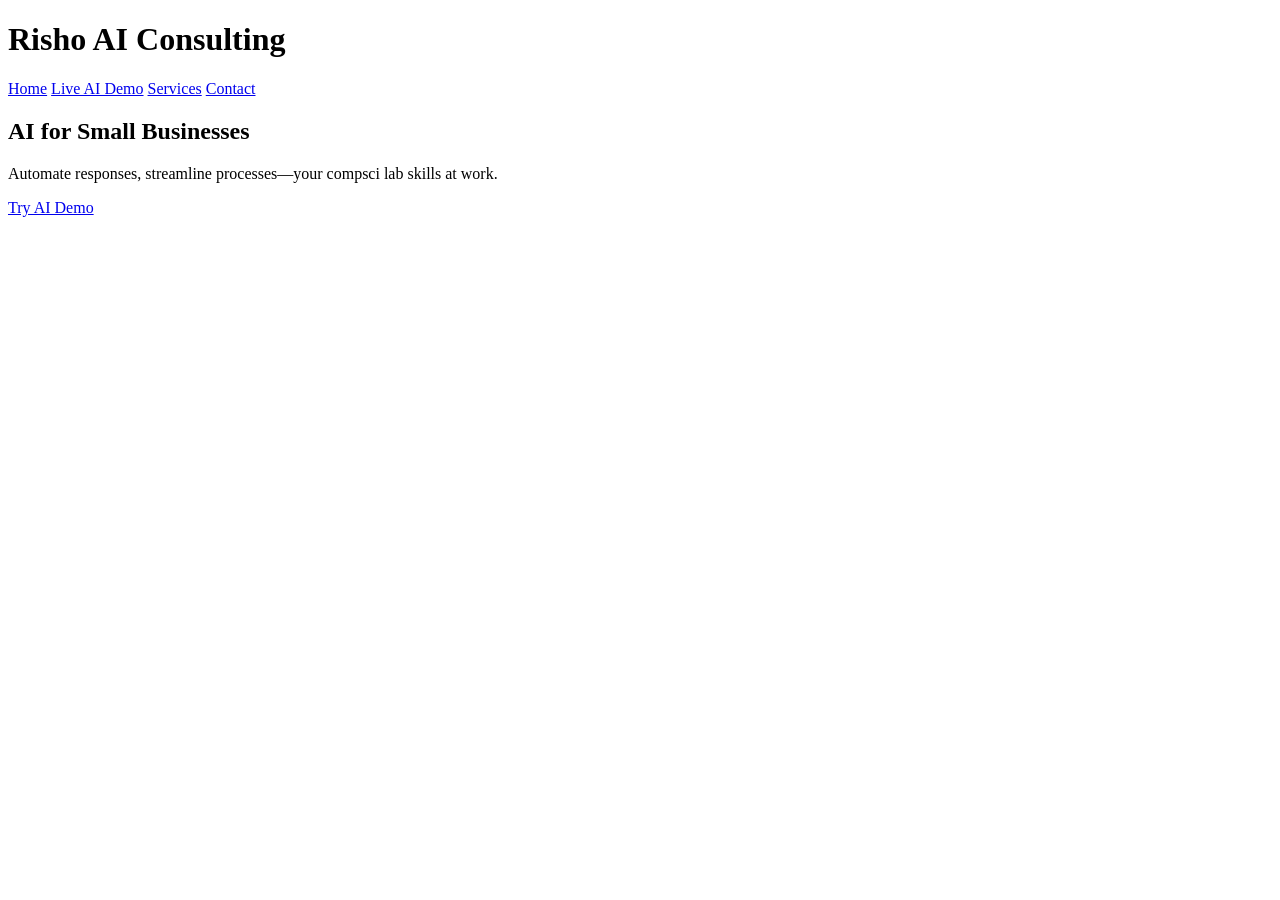
==== index.html @ 169ebd31 "Create index.html main" ====
<!DOCTYPE html>
<html>
<head>
  <title>Risho AI Consulting - Streamline Your Business</title>
  <meta charset="UTF-8">
  <meta name="viewport" content="width=device-width, initial-scale=1">
  <link rel="stylesheet" href="css/main.css">
</head>
<body>
  <header>
    <h1>Risho AI Consulting</h1>
    <nav>
      <a href="/">Home</a>
      <a href="/demo">Live AI Demo</a>
      <a href="/services">Services</a>
      <a href="/contact">Contact</a>
    </nav>
  </header>
  <main>
    <section>
      <h2>AI for Small Businesses</h2>
      <p>Automate responses, streamline processes—your compsci lab skills at work.</p>
      <a href="/demo" class="cta">Try AI Demo</a>
    </section>
  </main>
</body>
</html>
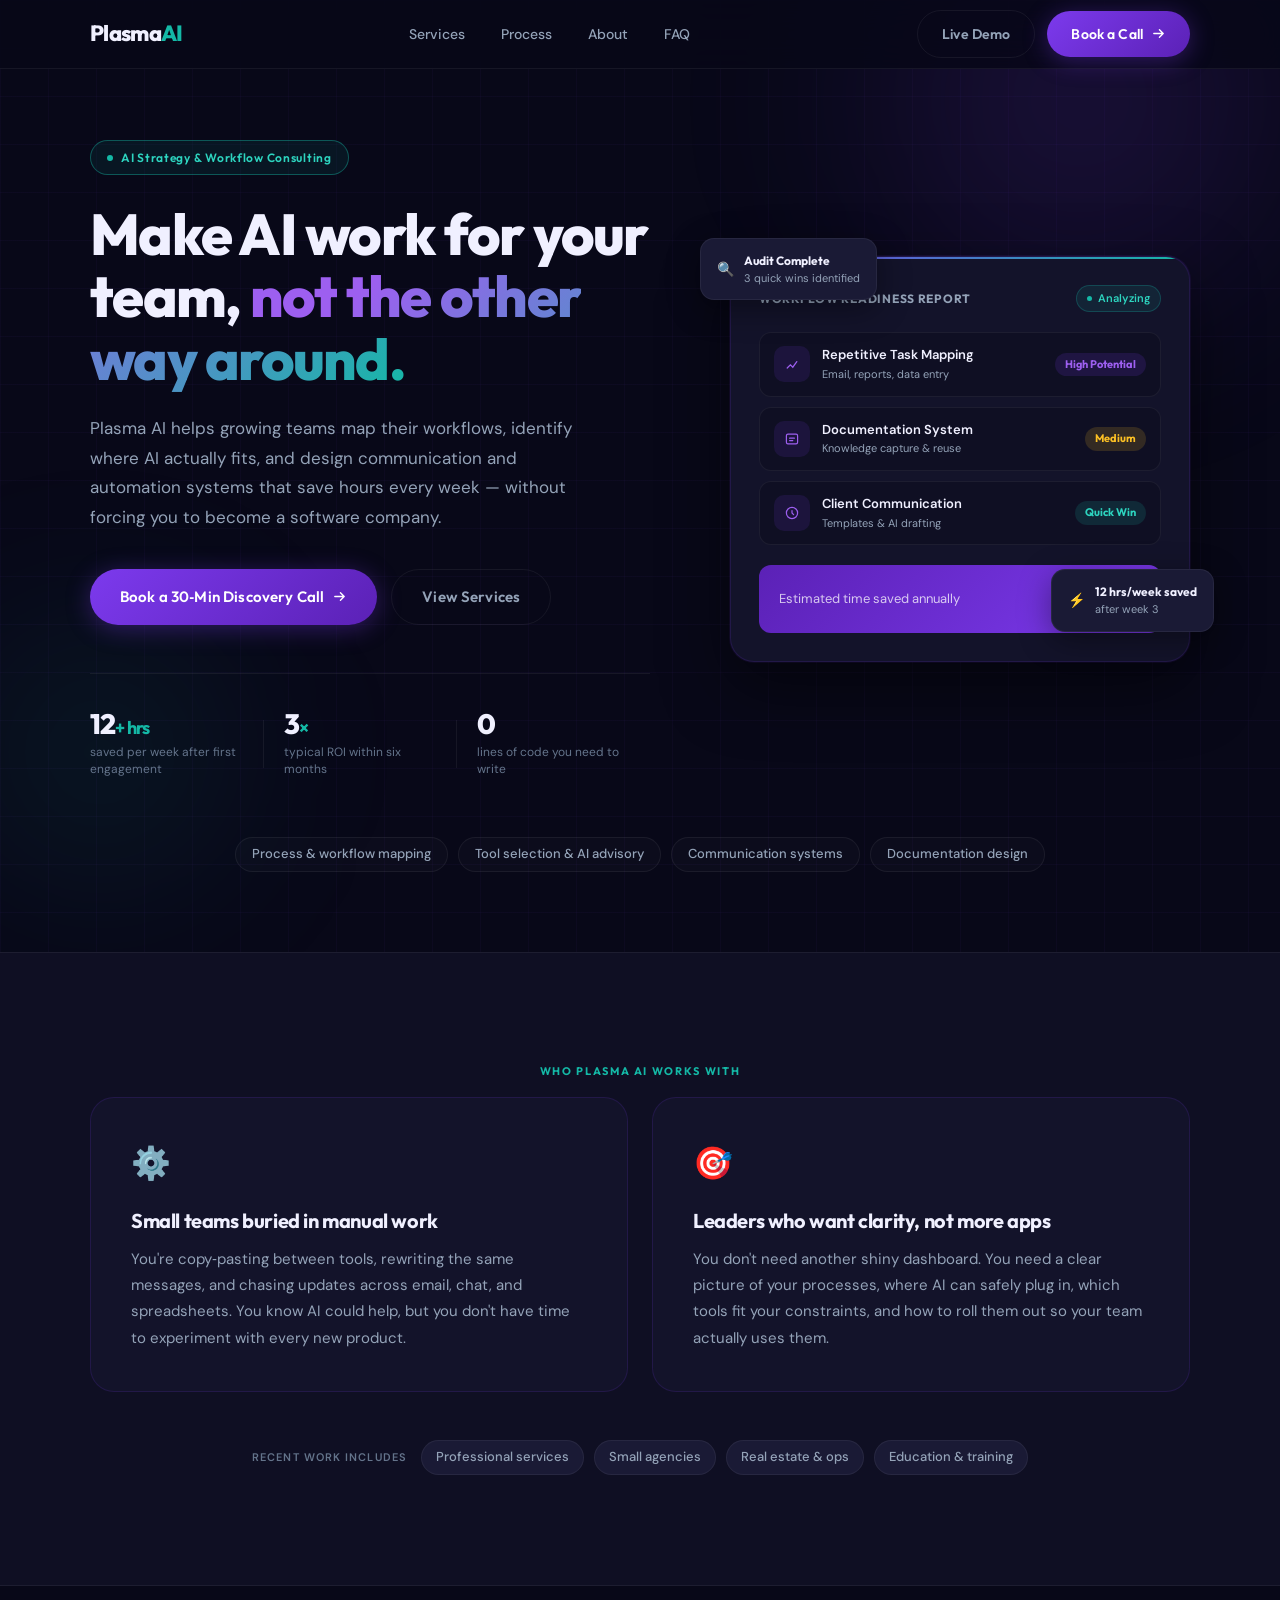
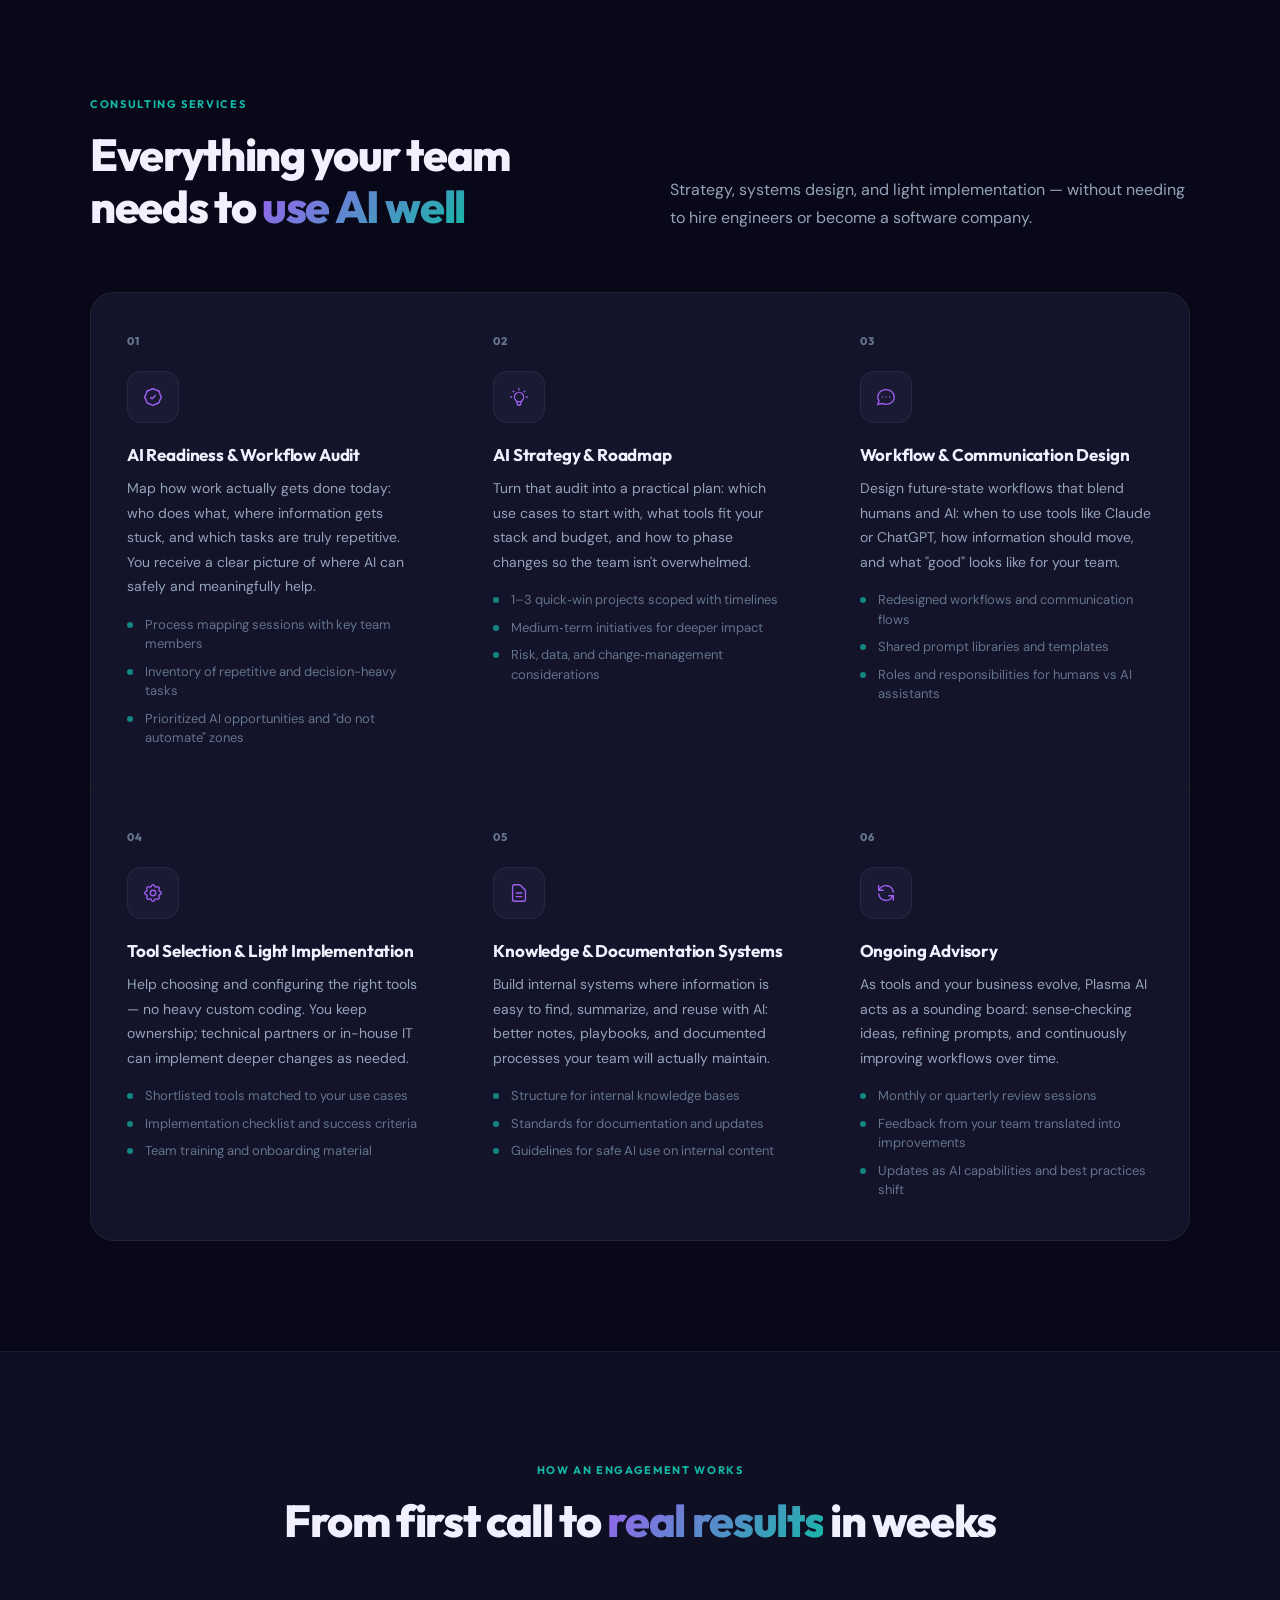
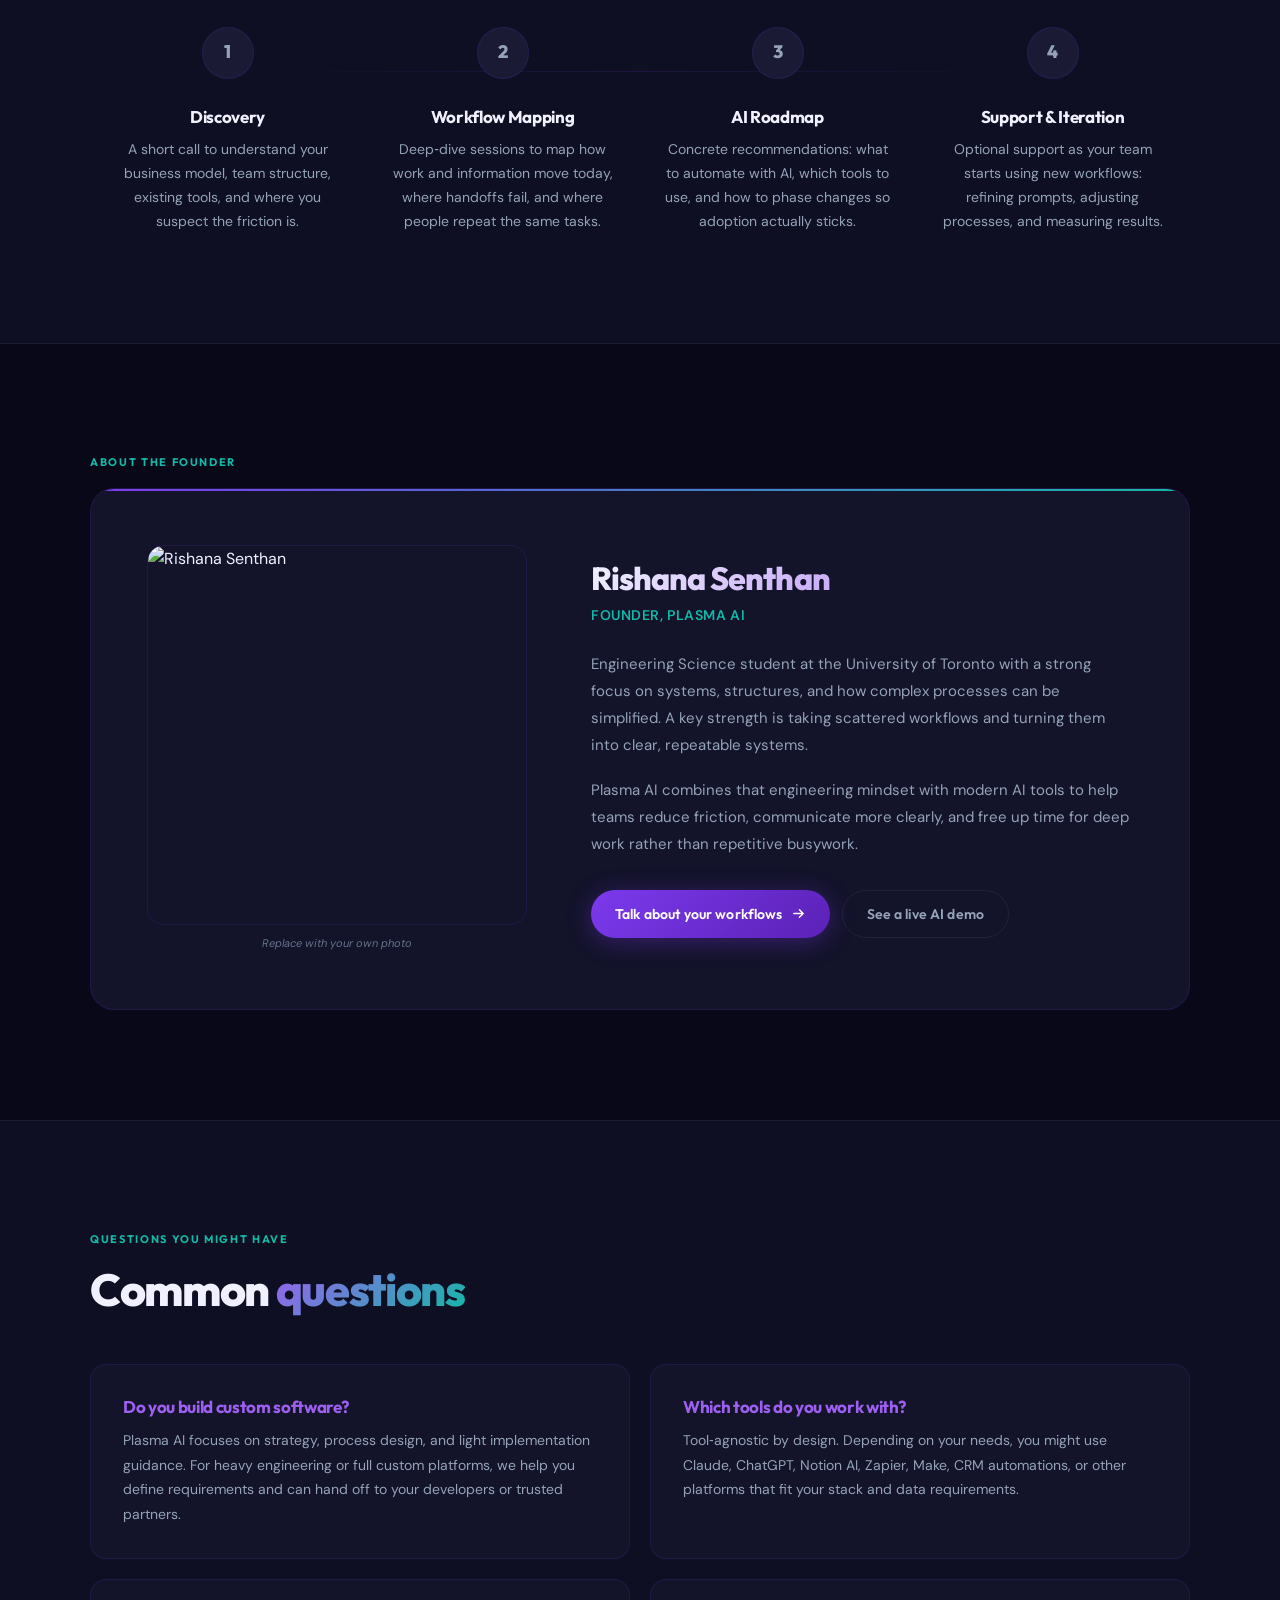
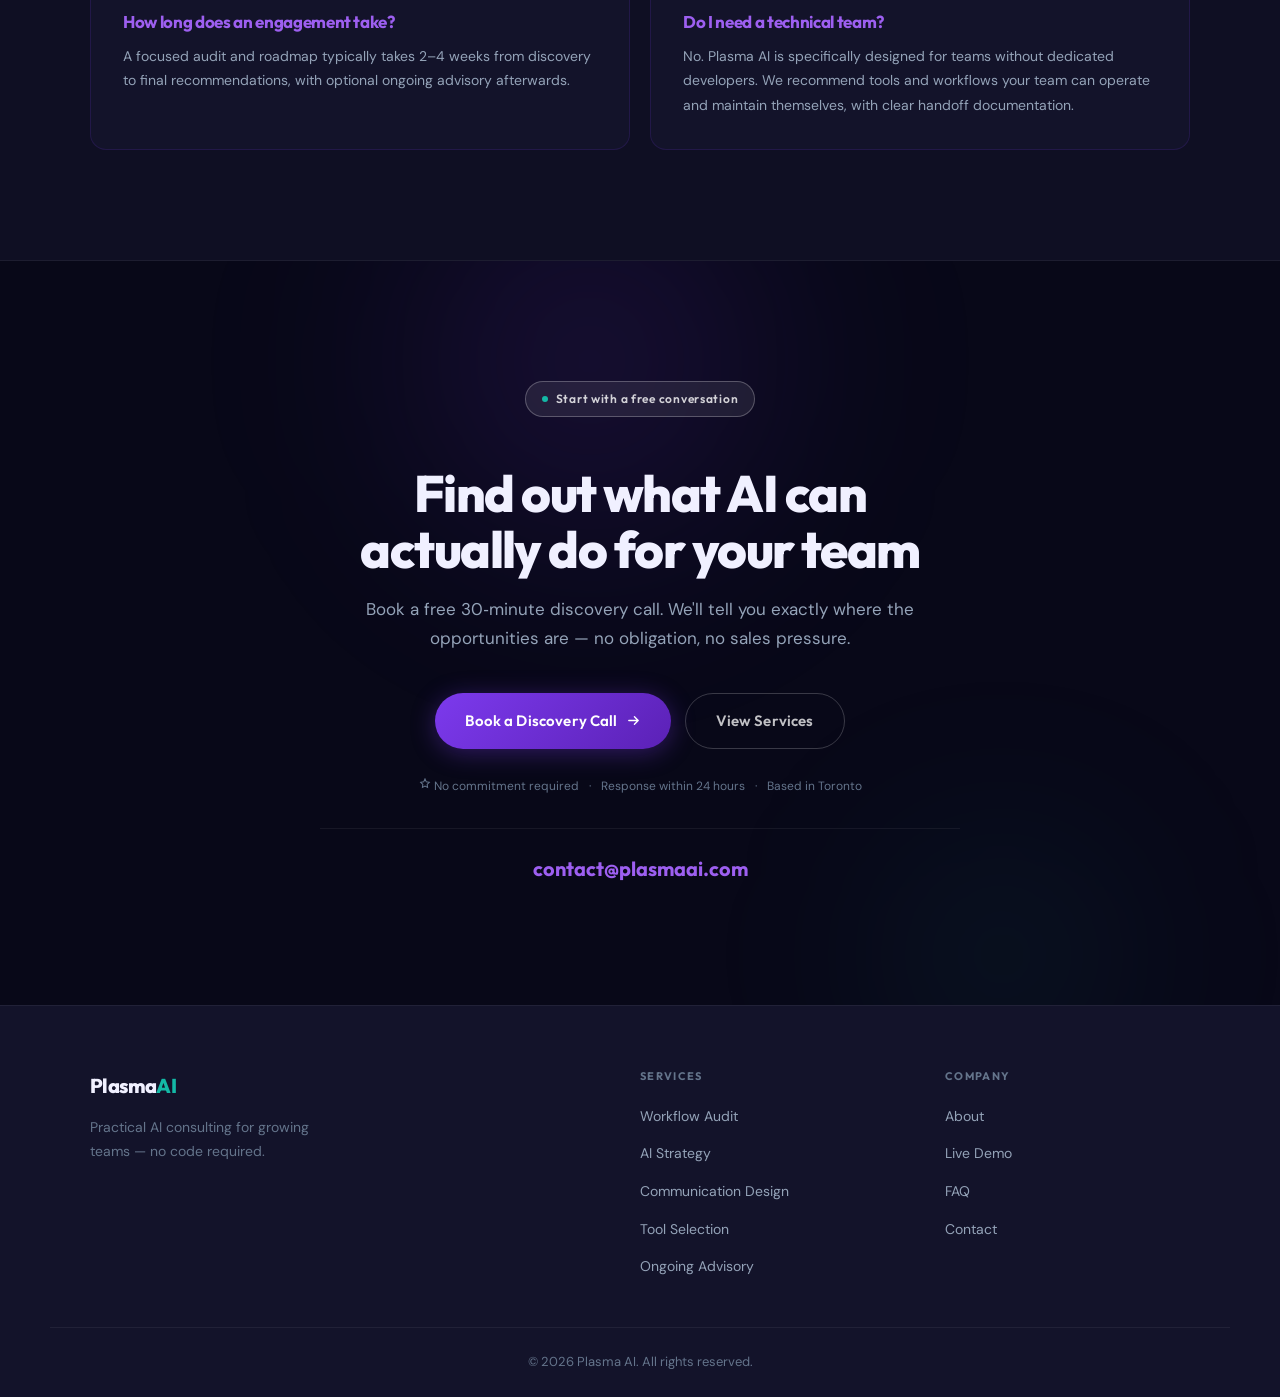
==== commit 0fea62dd: "V1 site - ArcAI format (ish)" ====
--- a/index.html
+++ b/index.html
@@ -1,27 +1,424 @@
 <!DOCTYPE html>
-<html>
+<html lang="en">
 <head>
-  <title>Risho AI Consulting - Streamline Your Business</title>
   <meta charset="UTF-8">
-  <meta name="viewport" content="width=device-width, initial-scale=1">
+  <meta name="viewport" content="width=device-width, initial-scale=1.0">
+  <title>Plasma AI – AI Strategy & Workflow Consulting</title>
+  <link rel="preconnect" href="https://fonts.googleapis.com">
+  <link href="https://fonts.googleapis.com/css2?family=Outfit:wght@300;400;500;600;700;800;900&family=DM+Sans:ital,wght@0,300;0,400;0,500;1,300&display=swap" rel="stylesheet">
   <link rel="stylesheet" href="css/main.css">
 </head>
 <body>
-  <header>
-    <h1>Risho AI Consulting</h1>
-    <nav>
-      <a href="/">Home</a>
-      <a href="/demo">Live AI Demo</a>
-      <a href="/services">Services</a>
-      <a href="/contact">Contact</a>
-    </nav>
-  </header>
-  <main>
-    <section>
-      <h2>AI for Small Businesses</h2>
-      <p>Automate responses, streamline processes—your compsci lab skills at work.</p>
-      <a href="/demo" class="cta">Try AI Demo</a>
-    </section>
-  </main>
+
+  <!-- Navbar -->
+  <nav class="navbar">
+    <div class="nav-container">
+      <a href="/" class="logo">Plasma<span>AI</span></a>
+      <ul class="nav-links">
+        <li><a href="services/services.html">Services</a></li>
+        <li><a href="#process">Process</a></li>
+        <li><a href="about/about.html">About</a></li>
+        <li><a href="#faq">FAQ</a></li>
+      </ul>
+      <div class="nav-cta">
+        <a href="demo/index.html" class="btn btn-ghost">Live Demo</a>
+        <a href="#contact" class="btn btn-primary">Book a Call
+          <svg viewBox="0 0 16 16" fill="none"><path d="M3 8h10M9 4l4 4-4 4" stroke="currentColor" stroke-width="1.5" stroke-linecap="round" stroke-linejoin="round"/></svg>
+        </a>
+      </div>
+    </div>
+  </nav>
+
+  <!-- Hero -->
+  <section class="hero" id="hero">
+    <div class="hero-bg-grid"></div>
+    <div class="hero-orb hero-orb--1"></div>
+    <div class="hero-orb hero-orb--2"></div>
+    <div class="container hero-grid">
+
+      <!-- Left: Copy -->
+      <div class="hero-left">
+        <div class="pill">
+          <span class="pill-dot"></span>
+          AI Strategy & Workflow Consulting
+        </div>
+        <h1>
+          Make AI work for your team,
+          <span class="hero-highlight">not the other way around.</span>
+        </h1>
+        <p class="hero-sub">
+          Plasma AI helps growing teams map their workflows, identify where AI actually fits,
+          and design communication and automation systems that save hours every week — without
+          forcing you to become a software company.
+        </p>
+        <div class="hero-buttons">
+          <a href="#contact" class="btn btn-primary btn-lg">Book a 30‑Min Discovery Call
+            <svg viewBox="0 0 16 16" fill="none"><path d="M3 8h10M9 4l4 4-4 4" stroke="currentColor" stroke-width="1.5" stroke-linecap="round" stroke-linejoin="round"/></svg>
+          </a>
+          <a href="#services" class="btn btn-ghost btn-lg">View Services</a>
+        </div>
+        <div class="hero-stats">
+          <div class="hero-stat">
+            <div class="stat-num">12<span>+ hrs</span></div>
+            <div class="stat-label">saved per week after first engagement</div>
+          </div>
+          <div class="stat-divider"></div>
+          <div class="hero-stat">
+            <div class="stat-num">3<span>×</span></div>
+            <div class="stat-label">typical ROI within six months</div>
+          </div>
+          <div class="stat-divider"></div>
+          <div class="hero-stat">
+            <div class="stat-num">0</div>
+            <div class="stat-label">lines of code you need to write</div>
+          </div>
+        </div>
+      </div>
+
+      <!-- Right: Visual card -->
+      <div class="hero-right">
+        <div class="float-badge float-badge--1">
+          <span>🔍</span>
+          <div>
+            <div class="badge-title">Audit Complete</div>
+            <div class="badge-sub">3 quick wins identified</div>
+          </div>
+        </div>
+        <div class="float-badge float-badge--2">
+          <span>⚡</span>
+          <div>
+            <div class="badge-title">12 hrs/week saved</div>
+            <div class="badge-sub">after week 3</div>
+          </div>
+        </div>
+        <div class="hero-card">
+          <div class="hero-card-shine"></div>
+          <div class="card-top-bar">
+            <div class="card-top-label">Workflow Readiness Report</div>
+            <div class="status-live">
+              <span class="status-dot"></span>Analyzing
+            </div>
+          </div>
+          <div class="audit-rows">
+            <div class="audit-row">
+              <div class="audit-icon">
+                <svg viewBox="0 0 20 20" fill="none"><path d="M4 15l4-4 3 3 5-7" stroke="currentColor" stroke-width="1.5" stroke-linecap="round"/></svg>
+              </div>
+              <div class="audit-info">
+                <div class="audit-name">Repetitive Task Mapping</div>
+                <div class="audit-sub">Email, reports, data entry</div>
+              </div>
+              <div class="audit-badge audit-badge--high">High Potential</div>
+            </div>
+            <div class="audit-row">
+              <div class="audit-icon">
+                <svg viewBox="0 0 20 20" fill="none"><rect x="3" y="4" width="14" height="12" rx="2" stroke="currentColor" stroke-width="1.5"/><path d="M7 9h6M7 12h4" stroke="currentColor" stroke-width="1.5" stroke-linecap="round"/></svg>
+              </div>
+              <div class="audit-info">
+                <div class="audit-name">Documentation System</div>
+                <div class="audit-sub">Knowledge capture & reuse</div>
+              </div>
+              <div class="audit-badge audit-badge--med">Medium</div>
+            </div>
+            <div class="audit-row">
+              <div class="audit-icon">
+                <svg viewBox="0 0 20 20" fill="none"><circle cx="10" cy="10" r="7" stroke="currentColor" stroke-width="1.5"/><path d="M10 7v3l2 2" stroke="currentColor" stroke-width="1.5" stroke-linecap="round"/></svg>
+              </div>
+              <div class="audit-info">
+                <div class="audit-name">Client Communication</div>
+                <div class="audit-sub">Templates & AI drafting</div>
+              </div>
+              <div class="audit-badge audit-badge--win">Quick Win</div>
+            </div>
+          </div>
+          <div class="card-footer-bar">
+            <div class="footer-bar-text">Estimated time saved annually</div>
+            <div class="footer-bar-num">624 hrs</div>
+          </div>
+        </div>
+      </div>
+
+    </div>
+    <div class="hero-tags">
+      <span>Process & workflow mapping</span>
+      <span>Tool selection & AI advisory</span>
+      <span>Communication systems</span>
+      <span>Documentation design</span>
+    </div>
+  </section>
+
+  <!-- Who section -->
+  <section class="section section-who" id="who">
+    <div class="container">
+      <div class="section-label">Who Plasma AI Works With</div>
+      <div class="who-grid">
+        <div class="who-card">
+          <div class="who-icon">⚙️</div>
+          <h3>Small teams buried in manual work</h3>
+          <p>You're copy‑pasting between tools, rewriting the same messages, and chasing updates across email, chat, and spreadsheets. You know AI could help, but you don't have time to experiment with every new product.</p>
+        </div>
+        <div class="who-card">
+          <div class="who-icon">🎯</div>
+          <h3>Leaders who want clarity, not more apps</h3>
+          <p>You don't need another shiny dashboard. You need a clear picture of your processes, where AI can safely plug in, which tools fit your constraints, and how to roll them out so your team actually uses them.</p>
+        </div>
+      </div>
+      <div class="industries-strip">
+        <span class="industries-label">Recent work includes</span>
+        <span class="industry-tag">Professional services</span>
+        <span class="industry-tag">Small agencies</span>
+        <span class="industry-tag">Real estate & ops</span>
+        <span class="industry-tag">Education & training</span>
+      </div>
+    </div>
+  </section>
+
+  <!-- Services -->
+  <section class="section" id="services">
+    <div class="container">
+      <div class="section-header">
+        <div>
+          <div class="section-label">Consulting Services</div>
+          <h2>Everything your team needs to <span class="text-accent">use AI well</span></h2>
+        </div>
+        <p class="section-header-desc">Strategy, systems design, and light implementation — without needing to hire engineers or become a software company.</p>
+      </div>
+      <div class="services-grid">
+        <div class="service-card">
+          <div class="service-num">01</div>
+          <div class="service-icon-wrap">
+            <svg viewBox="0 0 24 24" fill="none"><path d="M9 12l2 2 4-4M7.835 4.697a3.42 3.42 0 001.946-.806 3.42 3.42 0 014.438 0 3.42 3.42 0 001.946.806 3.42 3.42 0 013.138 3.138 3.42 3.42 0 00.806 1.946 3.42 3.42 0 010 4.438 3.42 3.42 0 00-.806 1.946 3.42 3.42 0 01-3.138 3.138 3.42 3.42 0 00-1.946.806 3.42 3.42 0 01-4.438 0 3.42 3.42 0 00-1.946-.806 3.42 3.42 0 01-3.138-3.138 3.42 3.42 0 00-.806-1.946 3.42 3.42 0 010-4.438 3.42 3.42 0 00.806-1.946 3.42 3.42 0 013.138-3.138z" stroke="currentColor" stroke-width="1.5"/></svg>
+          </div>
+          <h3>AI Readiness & Workflow Audit</h3>
+          <p>Map how work actually gets done today: who does what, where information gets stuck, and which tasks are truly repetitive. You receive a clear picture of where AI can safely and meaningfully help.</p>
+          <ul class="service-list">
+            <li>Process mapping sessions with key team members</li>
+            <li>Inventory of repetitive and decision-heavy tasks</li>
+            <li>Prioritized AI opportunities and "do not automate" zones</li>
+          </ul>
+        </div>
+        <div class="service-card">
+          <div class="service-num">02</div>
+          <div class="service-icon-wrap">
+            <svg viewBox="0 0 24 24" fill="none"><path d="M9.663 17h4.673M12 3v1m6.364 1.636l-.707.707M21 12h-1M4 12H3m3.343-5.657l-.707-.707m2.828 9.9a5 5 0 117.072 0l-.548.547A3.374 3.374 0 0014 18.469V19a2 2 0 11-4 0v-.531c0-.895-.356-1.754-.988-2.386l-.548-.547z" stroke="currentColor" stroke-width="1.5" stroke-linecap="round"/></svg>
+          </div>
+          <h3>AI Strategy & Roadmap</h3>
+          <p>Turn that audit into a practical plan: which use cases to start with, what tools fit your stack and budget, and how to phase changes so the team isn't overwhelmed.</p>
+          <ul class="service-list">
+            <li>1–3 quick‑win projects scoped with timelines</li>
+            <li>Medium‑term initiatives for deeper impact</li>
+            <li>Risk, data, and change‑management considerations</li>
+          </ul>
+        </div>
+        <div class="service-card">
+          <div class="service-num">03</div>
+          <div class="service-icon-wrap">
+            <svg viewBox="0 0 24 24" fill="none"><path d="M8 12h.01M12 12h.01M16 12h.01M21 12c0 4.418-4.03 8-9 8a9.863 9.863 0 01-4.255-.949L3 20l1.395-3.72C3.512 15.042 3 13.574 3 12c0-4.418 4.03-8 9-8s9 3.582 9 8z" stroke="currentColor" stroke-width="1.5" stroke-linecap="round"/></svg>
+          </div>
+          <h3>Workflow & Communication Design</h3>
+          <p>Design future‑state workflows that blend humans and AI: when to use tools like Claude or ChatGPT, how information should move, and what "good" looks like for your team.</p>
+          <ul class="service-list">
+            <li>Redesigned workflows and communication flows</li>
+            <li>Shared prompt libraries and templates</li>
+            <li>Roles and responsibilities for humans vs AI assistants</li>
+          </ul>
+        </div>
+        <div class="service-card">
+          <div class="service-num">04</div>
+          <div class="service-icon-wrap">
+            <svg viewBox="0 0 24 24" fill="none"><path d="M10.325 4.317c.426-1.756 2.924-1.756 3.35 0a1.724 1.724 0 002.573 1.066c1.543-.94 3.31.826 2.37 2.37a1.724 1.724 0 001.065 2.572c1.756.426 1.756 2.924 0 3.35a1.724 1.724 0 00-1.066 2.573c.94 1.543-.826 3.31-2.37 2.37a1.724 1.724 0 00-2.572 1.065c-.426 1.756-2.924 1.756-3.35 0a1.724 1.724 0 00-2.573-1.066c-1.543.94-3.31-.826-2.37-2.37a1.724 1.724 0 00-1.065-2.572c-1.756-.426-1.756-2.924 0-3.35a1.724 1.724 0 001.066-2.573c-.94-1.543.826-3.31 2.37-2.37.996.608 2.296.07 2.572-1.065z" stroke="currentColor" stroke-width="1.5"/><circle cx="12" cy="12" r="3" stroke="currentColor" stroke-width="1.5"/></svg>
+          </div>
+          <h3>Tool Selection & Light Implementation</h3>
+          <p>Help choosing and configuring the right tools — no heavy custom coding. You keep ownership; technical partners or in-house IT can implement deeper changes as needed.</p>
+          <ul class="service-list">
+            <li>Shortlisted tools matched to your use cases</li>
+            <li>Implementation checklist and success criteria</li>
+            <li>Team training and onboarding material</li>
+          </ul>
+        </div>
+        <div class="service-card">
+          <div class="service-num">05</div>
+          <div class="service-icon-wrap">
+            <svg viewBox="0 0 24 24" fill="none"><path d="M9 12h6m-6 4h6m2 5H7a2 2 0 01-2-2V5a2 2 0 012-2h5.586a1 1 0 01.707.293l5.414 5.414a1 1 0 01.293.707V19a2 2 0 01-2 2z" stroke="currentColor" stroke-width="1.5" stroke-linecap="round"/></svg>
+          </div>
+          <h3>Knowledge & Documentation Systems</h3>
+          <p>Build internal systems where information is easy to find, summarize, and reuse with AI: better notes, playbooks, and documented processes your team will actually maintain.</p>
+          <ul class="service-list">
+            <li>Structure for internal knowledge bases</li>
+            <li>Standards for documentation and updates</li>
+            <li>Guidelines for safe AI use on internal content</li>
+          </ul>
+        </div>
+        <div class="service-card">
+          <div class="service-num">06</div>
+          <div class="service-icon-wrap">
+            <svg viewBox="0 0 24 24" fill="none"><path d="M4 4v5h.582m15.356 2A8.001 8.001 0 004.582 9m0 0H9m11 11v-5h-.581m0 0a8.003 8.003 0 01-15.357-2m15.357 2H15" stroke="currentColor" stroke-width="1.5" stroke-linecap="round"/></svg>
+          </div>
+          <h3>Ongoing Advisory</h3>
+          <p>As tools and your business evolve, Plasma AI acts as a sounding board: sense‑checking ideas, refining prompts, and continuously improving workflows over time.</p>
+          <ul class="service-list">
+            <li>Monthly or quarterly review sessions</li>
+            <li>Feedback from your team translated into improvements</li>
+            <li>Updates as AI capabilities and best practices shift</li>
+          </ul>
+        </div>
+      </div>
+    </div>
+  </section>
+
+  <!-- Process -->
+  <section class="section section-process" id="process">
+    <div class="container">
+      <div class="process-header">
+        <div class="section-label">How an Engagement Works</div>
+        <h2>From first call to <span class="text-accent">real results</span> in weeks</h2>
+      </div>
+      <div class="process-track">
+        <div class="process-line"></div>
+        <div class="process-steps">
+          <div class="process-step">
+            <div class="step-bubble">1</div>
+            <h3>Discovery</h3>
+            <p>A short call to understand your business model, team structure, existing tools, and where you suspect the friction is.</p>
+          </div>
+          <div class="process-step">
+            <div class="step-bubble">2</div>
+            <h3>Workflow Mapping</h3>
+            <p>Deep‑dive sessions to map how work and information move today, where handoffs fail, and where people repeat the same tasks.</p>
+          </div>
+          <div class="process-step">
+            <div class="step-bubble">3</div>
+            <h3>AI Roadmap</h3>
+            <p>Concrete recommendations: what to automate with AI, which tools to use, and how to phase changes so adoption actually sticks.</p>
+          </div>
+          <div class="process-step">
+            <div class="step-bubble">4</div>
+            <h3>Support & Iteration</h3>
+            <p>Optional support as your team starts using new workflows: refining prompts, adjusting processes, and measuring results.</p>
+          </div>
+        </div>
+      </div>
+    </div>
+  </section>
+
+  <!-- Founder -->
+  <section class="section" id="about">
+    <div class="container">
+      <div class="section-label">About the Founder</div>
+      <div class="founder-card">
+        <div class="founder-img-wrap">
+          <img src="https://via.placeholder.com/340x340?text=Your+Photo" alt="Rishana Senthan">
+          <div class="founder-img-note">Replace with your own photo</div>
+        </div>
+        <div class="founder-bio">
+          <h2>Rishana Senthan</h2>
+          <div class="founder-role">Founder, Plasma AI</div>
+          <p>Engineering Science student at the University of Toronto with a strong focus on systems, structures, and how complex processes can be simplified. A key strength is taking scattered workflows and turning them into clear, repeatable systems.</p>
+          <p>Plasma AI combines that engineering mindset with modern AI tools to help teams reduce friction, communicate more clearly, and free up time for deep work rather than repetitive busywork.</p>
+          <div class="founder-actions">
+            <a href="#contact" class="btn btn-primary">Talk about your workflows
+              <svg viewBox="0 0 16 16" fill="none"><path d="M3 8h10M9 4l4 4-4 4" stroke="currentColor" stroke-width="1.5" stroke-linecap="round" stroke-linejoin="round"/></svg>
+            </a>
+            <a href="demo/index.html" class="btn btn-ghost">See a live AI demo</a>
+          </div>
+        </div>
+      </div>
+    </div>
+  </section>
+
+  <!-- FAQ -->
+  <section class="section section-faq" id="faq">
+    <div class="container">
+      <div class="section-label">Questions You Might Have</div>
+      <h2 class="faq-title">Common <span class="text-accent">questions</span></h2>
+      <div class="faq-grid">
+        <div class="faq-item">
+          <h3>Do you build custom software?</h3>
+          <p>Plasma AI focuses on strategy, process design, and light implementation guidance. For heavy engineering or full custom platforms, we help you define requirements and can hand off to your developers or trusted partners.</p>
+        </div>
+        <div class="faq-item">
+          <h3>Which tools do you work with?</h3>
+          <p>Tool‑agnostic by design. Depending on your needs, you might use Claude, ChatGPT, Notion AI, Zapier, Make, CRM automations, or other platforms that fit your stack and data requirements.</p>
+        </div>
+        <div class="faq-item">
+          <h3>How long does an engagement take?</h3>
+          <p>A focused audit and roadmap typically takes 2–4 weeks from discovery to final recommendations, with optional ongoing advisory afterwards.</p>
+        </div>
+        <div class="faq-item">
+          <h3>Do I need a technical team?</h3>
+          <p>No. Plasma AI is specifically designed for teams without dedicated developers. We recommend tools and workflows your team can operate and maintain themselves, with clear handoff documentation.</p>
+        </div>
+      </div>
+    </div>
+  </section>
+
+  <!-- Contact / CTA -->
+  <section class="section section-cta" id="contact">
+    <div class="cta-orb cta-orb--1"></div>
+    <div class="cta-orb cta-orb--2"></div>
+    <div class="container">
+      <div class="cta-inner">
+        <div class="pill pill-light">
+          <span class="pill-dot"></span>
+          Start with a free conversation
+        </div>
+        <h2>Find out what AI can actually do for your team</h2>
+        <p>Book a free 30‑minute discovery call. We'll tell you exactly where the opportunities are — no obligation, no sales pressure.</p>
+        <div class="cta-buttons">
+          <a href="mailto:contact@plasmaai.com" class="btn btn-primary btn-lg">Book a Discovery Call
+            <svg viewBox="0 0 16 16" fill="none"><path d="M3 8h10M9 4l4 4-4 4" stroke="currentColor" stroke-width="1.5" stroke-linecap="round" stroke-linejoin="round"/></svg>
+          </a>
+          <a href="#services" class="btn btn-outline btn-lg">View Services</a>
+        </div>
+        <div class="cta-meta">
+          <span>
+            <svg viewBox="0 0 14 14" fill="none"><path d="M7 1l1.5 3.5L12 5l-2.5 2.5.5 3.5L7 9.5 4 11l.5-3.5L2 5l3.5-.5L7 1z" stroke="currentColor" stroke-width="1.2"/></svg>
+            No commitment required
+          </span>
+          <span>·</span>
+          <span>Response within 24 hours</span>
+          <span>·</span>
+          <span>Based in Toronto</span>
+        </div>
+        <div class="contact-email">
+          <a href="mailto:contact@plasmaai.com">contact@plasmaai.com</a>
+        </div>
+      </div>
+    </div>
+  </section>
+
+  <!-- Footer -->
+  <footer class="footer">
+    <div class="container footer-inner">
+      <div class="footer-brand">
+        <a href="/" class="logo">Plasma<span>AI</span></a>
+        <p>Practical AI consulting for growing teams — no code required.</p>
+      </div>
+      <div class="footer-links-col">
+        <h4>Services</h4>
+        <ul>
+          <li><a href="#services">Workflow Audit</a></li>
+          <li><a href="#services">AI Strategy</a></li>
+          <li><a href="#services">Communication Design</a></li>
+          <li><a href="#services">Tool Selection</a></li>
+          <li><a href="#services">Ongoing Advisory</a></li>
+        </ul>
+      </div>
+      <div class="footer-links-col">
+        <h4>Company</h4>
+        <ul>
+          <li><a href="#about">About</a></li>
+          <li><a href="demo/index.html">Live Demo</a></li>
+          <li><a href="#faq">FAQ</a></li>
+          <li><a href="#contact">Contact</a></li>
+        </ul>
+      </div>
+    </div>
+    <div class="container footer-bottom">
+      <p>&copy; 2026 Plasma AI. All rights reserved.</p>
+    </div>
+  </footer>
+
+  <script src="js/main.js"></script>
 </body>
-</html>
+</html>
--- a/css/main.css
+++ b/css/main.css
@@ -0,0 +1,1027 @@
+/* ========================================
+   Plasma AI — Upgraded Professional Theme
+   ======================================== */
+
+*, *::before, *::after { margin: 0; padding: 0; box-sizing: border-box; }
+
+:root {
+  --primary: #7c3aed;
+  --primary-light: #9d5ff0;
+  --primary-dark: #5b21b6;
+  --accent: #14b8a6;
+  --accent-light: #2dd4bf;
+  --bg: #080818;
+  --bg-2: #0f0f23;
+  --surface: #13132a;
+  --surface-2: #1a1a35;
+  --border: rgba(124, 58, 237, 0.15);
+  --border-light: rgba(255, 255, 255, 0.06);
+  --text: #f0f0ff;
+  --text-muted: #94a3b8;
+  --text-subtle: #64748b;
+  --radius: 16px;
+  --radius-lg: 24px;
+  --transition: 0.3s cubic-bezier(0.4, 0, 0.2, 1);
+}
+
+html { scroll-behavior: smooth; font-size: 16px; }
+
+body {
+  font-family: 'DM Sans', sans-serif;
+  background: var(--bg);
+  color: var(--text);
+  line-height: 1.6;
+  overflow-x: hidden;
+}
+
+h1, h2, h3, h4, h5 {
+  font-family: 'Outfit', sans-serif;
+  line-height: 1.15;
+  letter-spacing: -0.02em;
+}
+
+a { color: inherit; text-decoration: none; }
+img { display: block; max-width: 100%; }
+
+/* ─── UTILITY ─── */
+.container {
+  max-width: 1180px;
+  margin: 0 auto;
+  padding: 0 40px;
+}
+
+.section-label {
+  font-family: 'Outfit', sans-serif;
+  font-size: 11px;
+  font-weight: 700;
+  letter-spacing: 0.15em;
+  text-transform: uppercase;
+  color: var(--accent);
+  margin-bottom: 16px;
+  display: block;
+}
+
+.text-accent {
+  background: linear-gradient(135deg, var(--primary-light), var(--accent));
+  -webkit-background-clip: text;
+  -webkit-text-fill-color: transparent;
+  background-clip: text;
+}
+
+/* ─── BUTTONS ─── */
+.btn {
+  display: inline-flex;
+  align-items: center;
+  gap: 8px;
+  font-family: 'Outfit', sans-serif;
+  font-size: 14px;
+  font-weight: 600;
+  letter-spacing: 0.01em;
+  padding: 12px 24px;
+  border-radius: 100px;
+  border: none;
+  cursor: pointer;
+  transition: var(--transition);
+  white-space: nowrap;
+}
+.btn svg { width: 15px; height: 15px; flex-shrink: 0; }
+
+.btn-primary {
+  background: linear-gradient(135deg, var(--primary), var(--primary-dark));
+  color: white;
+  box-shadow: 0 4px 24px rgba(124, 58, 237, 0.35);
+}
+.btn-primary:hover {
+  transform: translateY(-2px);
+  box-shadow: 0 8px 32px rgba(124, 58, 237, 0.5);
+  background: linear-gradient(135deg, var(--primary-light), var(--primary));
+}
+
+.btn-ghost {
+  background: transparent;
+  color: var(--text-muted);
+  border: 1.5px solid var(--border-light);
+}
+.btn-ghost:hover {
+  border-color: var(--primary);
+  color: var(--primary-light);
+  background: rgba(124, 58, 237, 0.08);
+}
+
+.btn-outline {
+  background: transparent;
+  color: rgba(255,255,255,0.75);
+  border: 1.5px solid rgba(255,255,255,0.2);
+}
+.btn-outline:hover {
+  border-color: rgba(255,255,255,0.5);
+  background: rgba(255,255,255,0.05);
+  color: white;
+}
+
+.btn-lg {
+  font-size: 15px;
+  padding: 15px 30px;
+}
+
+/* ─── PILL ─── */
+.pill {
+  display: inline-flex;
+  align-items: center;
+  gap: 8px;
+  font-family: 'Outfit', sans-serif;
+  font-size: 12px;
+  font-weight: 600;
+  letter-spacing: 0.06em;
+  padding: 7px 16px;
+  border-radius: 100px;
+  border: 1px solid rgba(20, 184, 166, 0.4);
+  background: rgba(20, 184, 166, 0.08);
+  color: var(--accent-light);
+  margin-bottom: 28px;
+}
+.pill-dot {
+  width: 6px; height: 6px;
+  background: var(--accent);
+  border-radius: 50%;
+  animation: dotPulse 2s infinite;
+}
+@keyframes dotPulse {
+  0%, 100% { opacity: 1; transform: scale(1); }
+  50% { opacity: 0.4; transform: scale(0.7); }
+}
+.pill-light {
+  border-color: rgba(255,255,255,0.25);
+  background: rgba(255,255,255,0.08);
+  color: rgba(255,255,255,0.8);
+}
+
+/* ─── NAVBAR ─── */
+.navbar {
+  position: fixed;
+  top: 0; left: 0; right: 0;
+  z-index: 100;
+  background: rgba(8, 8, 24, 0.85);
+  backdrop-filter: blur(24px);
+  border-bottom: 1px solid var(--border-light);
+  transition: var(--transition);
+}
+.nav-container {
+  max-width: 1180px;
+  margin: 0 auto;
+  padding: 0 40px;
+  display: flex;
+  align-items: center;
+  justify-content: space-between;
+  height: 68px;
+}
+.logo {
+  font-family: 'Outfit', sans-serif;
+  font-size: 22px;
+  font-weight: 800;
+  letter-spacing: -0.03em;
+  color: var(--text);
+}
+.logo span { color: var(--accent); }
+
+.nav-links {
+  display: flex;
+  align-items: center;
+  gap: 36px;
+  list-style: none;
+}
+.nav-links a {
+  font-size: 14px;
+  font-weight: 500;
+  color: var(--text-muted);
+  transition: color var(--transition);
+  position: relative;
+}
+.nav-links a::after {
+  content: '';
+  position: absolute;
+  bottom: -4px; left: 0;
+  width: 0; height: 1.5px;
+  background: var(--accent);
+  transition: width var(--transition);
+}
+.nav-links a:hover { color: var(--text); }
+.nav-links a:hover::after { width: 100%; }
+
+.nav-cta { display: flex; align-items: center; gap: 12px; }
+
+/* ─── HERO ─── */
+.hero {
+  min-height: 100vh;
+  padding: 140px 40px 80px;
+  position: relative;
+  overflow: hidden;
+  display: flex;
+  flex-direction: column;
+  align-items: center;
+}
+
+/* Background grid */
+.hero-bg-grid {
+  position: absolute;
+  inset: 0;
+  background-image:
+    linear-gradient(rgba(124, 58, 237, 0.04) 1px, transparent 1px),
+    linear-gradient(90deg, rgba(124, 58, 237, 0.04) 1px, transparent 1px);
+  background-size: 48px 48px;
+  pointer-events: none;
+}
+
+.hero-orb {
+  position: absolute;
+  border-radius: 50%;
+  pointer-events: none;
+  filter: blur(80px);
+}
+.hero-orb--1 {
+  width: 600px; height: 600px;
+  top: -200px; right: -100px;
+  background: radial-gradient(circle, rgba(124, 58, 237, 0.18) 0%, transparent 70%);
+}
+.hero-orb--2 {
+  width: 400px; height: 400px;
+  bottom: 0; left: -100px;
+  background: radial-gradient(circle, rgba(20, 184, 166, 0.12) 0%, transparent 70%);
+}
+
+.hero-grid {
+  display: grid;
+  grid-template-columns: 1fr 460px;
+  gap: 80px;
+  align-items: center;
+  position: relative;
+  z-index: 1;
+  width: 100%;
+  max-width: 1180px;
+}
+
+/* Hero left */
+.hero-left h1 {
+  font-size: clamp(2.4rem, 4.5vw, 3.8rem);
+  font-weight: 800;
+  line-height: 1.08;
+  letter-spacing: -0.03em;
+  margin-bottom: 24px;
+  color: var(--text);
+}
+.hero-highlight {
+  background: linear-gradient(135deg, var(--primary-light) 20%, var(--accent) 100%);
+  -webkit-background-clip: text;
+  -webkit-text-fill-color: transparent;
+  background-clip: text;
+}
+.hero-sub {
+  font-size: 17px;
+  color: var(--text-muted);
+  line-height: 1.75;
+  max-width: 500px;
+  margin-bottom: 36px;
+}
+.hero-buttons {
+  display: flex;
+  gap: 14px;
+  flex-wrap: wrap;
+  margin-bottom: 48px;
+}
+
+/* Hero stats */
+.hero-stats {
+  display: flex;
+  align-items: center;
+  gap: 0;
+  padding-top: 36px;
+  border-top: 1px solid var(--border-light);
+}
+.hero-stat { flex: 1; padding: 0 20px; }
+.hero-stat:first-child { padding-left: 0; }
+.stat-divider {
+  width: 1px;
+  height: 48px;
+  background: var(--border-light);
+  flex-shrink: 0;
+}
+.stat-num {
+  font-family: 'Outfit', sans-serif;
+  font-size: 28px;
+  font-weight: 800;
+  color: var(--text);
+  letter-spacing: -0.03em;
+  line-height: 1;
+  margin-bottom: 6px;
+}
+.stat-num span {
+  font-size: 18px;
+  color: var(--accent);
+  font-weight: 700;
+}
+.stat-label {
+  font-size: 12px;
+  color: var(--text-subtle);
+  line-height: 1.4;
+}
+
+/* Hero right - card */
+.hero-right { position: relative; z-index: 1; }
+
+.float-badge {
+  position: absolute;
+  background: var(--surface-2);
+  border: 1px solid var(--border-light);
+  border-radius: 14px;
+  padding: 12px 16px;
+  box-shadow: 0 8px 32px rgba(0,0,0,0.4);
+  display: flex;
+  align-items: center;
+  gap: 10px;
+  z-index: 2;
+  font-size: 14px;
+}
+.float-badge--1 {
+  top: -18px; left: -30px;
+  animation: floatBadge 4s ease-in-out infinite;
+}
+.float-badge--2 {
+  bottom: 30px; right: -24px;
+  animation: floatBadge 4s ease-in-out infinite 2s;
+}
+@keyframes floatBadge {
+  0%, 100% { transform: translateY(0); }
+  50% { transform: translateY(-8px); }
+}
+.badge-title {
+  font-family: 'Outfit', sans-serif;
+  font-size: 12px;
+  font-weight: 700;
+  color: var(--text);
+}
+.badge-sub {
+  font-size: 11px;
+  color: var(--text-muted);
+}
+
+.hero-card {
+  background: var(--surface);
+  border: 1px solid var(--border);
+  border-radius: var(--radius-lg);
+  padding: 28px;
+  position: relative;
+  overflow: hidden;
+  box-shadow: 0 24px 64px rgba(0,0,0,0.5), 0 0 0 1px rgba(124, 58, 237, 0.1);
+}
+.hero-card-shine {
+  position: absolute;
+  top: 0; left: 0; right: 0;
+  height: 2px;
+  background: linear-gradient(90deg, var(--primary), var(--accent), var(--primary));
+  background-size: 200% 100%;
+  animation: shine 3s linear infinite;
+}
+@keyframes shine { to { background-position: -200% 0; } }
+
+.card-top-bar {
+  display: flex;
+  align-items: center;
+  justify-content: space-between;
+  margin-bottom: 20px;
+}
+.card-top-label {
+  font-family: 'Outfit', sans-serif;
+  font-size: 12px;
+  font-weight: 700;
+  letter-spacing: 0.06em;
+  text-transform: uppercase;
+  color: var(--text-muted);
+}
+.status-live {
+  display: flex;
+  align-items: center;
+  gap: 6px;
+  font-size: 11px;
+  font-weight: 600;
+  color: var(--accent-light);
+  background: rgba(20, 184, 166, 0.1);
+  border: 1px solid rgba(20, 184, 166, 0.25);
+  border-radius: 100px;
+  padding: 4px 10px;
+}
+.status-dot {
+  width: 5px; height: 5px;
+  background: var(--accent);
+  border-radius: 50%;
+  animation: dotPulse 2s infinite;
+}
+
+.audit-rows { display: flex; flex-direction: column; gap: 10px; margin-bottom: 20px; }
+.audit-row {
+  display: flex;
+  align-items: center;
+  gap: 12px;
+  padding: 12px 14px;
+  background: var(--bg-2);
+  border: 1px solid var(--border-light);
+  border-radius: 12px;
+  transition: var(--transition);
+}
+.audit-row:hover {
+  border-color: var(--primary);
+  background: rgba(124, 58, 237, 0.06);
+}
+.audit-icon {
+  width: 36px; height: 36px;
+  background: rgba(124, 58, 237, 0.12);
+  border-radius: 10px;
+  display: flex;
+  align-items: center;
+  justify-content: center;
+  flex-shrink: 0;
+}
+.audit-icon svg { width: 16px; height: 16px; color: var(--primary-light); }
+.audit-info { flex: 1; min-width: 0; }
+.audit-name { font-size: 13px; font-weight: 600; color: var(--text); }
+.audit-sub { font-size: 11px; color: var(--text-muted); }
+.audit-badge {
+  font-family: 'Outfit', sans-serif;
+  font-size: 11px;
+  font-weight: 700;
+  padding: 3px 10px;
+  border-radius: 100px;
+  white-space: nowrap;
+  flex-shrink: 0;
+}
+.audit-badge--high { background: rgba(124, 58, 237, 0.15); color: var(--primary-light); }
+.audit-badge--med { background: rgba(251, 191, 36, 0.15); color: #fbbf24; }
+.audit-badge--win { background: rgba(20, 184, 166, 0.15); color: var(--accent-light); }
+
+.card-footer-bar {
+  background: linear-gradient(135deg, var(--primary-dark), var(--primary));
+  border-radius: 12px;
+  padding: 16px 20px;
+  display: flex;
+  align-items: center;
+  justify-content: space-between;
+}
+.footer-bar-text { font-size: 13px; color: rgba(255,255,255,0.75); }
+.footer-bar-num {
+  font-family: 'Outfit', sans-serif;
+  font-size: 22px;
+  font-weight: 800;
+  color: white;
+  letter-spacing: -0.02em;
+}
+
+/* Hero tags */
+.hero-tags {
+  display: flex;
+  flex-wrap: wrap;
+  gap: 10px;
+  justify-content: center;
+  margin-top: 60px;
+  position: relative;
+  z-index: 1;
+}
+.hero-tags span {
+  font-size: 13px;
+  font-weight: 500;
+  color: var(--text-muted);
+  padding: 6px 16px;
+  border-radius: 100px;
+  border: 1px solid var(--border-light);
+  background: rgba(255,255,255,0.02);
+}
+
+/* ─── SECTIONS ─── */
+.section {
+  padding: 110px 40px;
+  position: relative;
+}
+
+/* ─── WHO ─── */
+.section-who {
+  background: var(--bg-2);
+  border-top: 1px solid var(--border-light);
+  border-bottom: 1px solid var(--border-light);
+}
+.section-who .section-label { text-align: center; }
+.who-grid {
+  display: grid;
+  grid-template-columns: 1fr 1fr;
+  gap: 24px;
+  margin-bottom: 48px;
+}
+.who-card {
+  background: var(--surface);
+  border: 1px solid var(--border);
+  border-radius: var(--radius-lg);
+  padding: 40px;
+  transition: var(--transition);
+}
+.who-card:hover {
+  border-color: var(--primary);
+  transform: translateY(-4px);
+  box-shadow: 0 16px 48px rgba(124, 58, 237, 0.15);
+}
+.who-icon {
+  font-size: 32px;
+  margin-bottom: 20px;
+}
+.who-card h3 {
+  font-size: 20px;
+  font-weight: 700;
+  margin-bottom: 14px;
+  color: var(--text);
+}
+.who-card p {
+  font-size: 15px;
+  color: var(--text-muted);
+  line-height: 1.75;
+}
+
+.industries-strip {
+  display: flex;
+  align-items: center;
+  justify-content: center;
+  flex-wrap: wrap;
+  gap: 10px;
+}
+.industries-label {
+  font-size: 11px;
+  font-weight: 600;
+  letter-spacing: 0.1em;
+  text-transform: uppercase;
+  color: var(--text-subtle);
+  margin-right: 4px;
+}
+.industry-tag {
+  font-size: 13px;
+  font-weight: 500;
+  color: var(--text-muted);
+  padding: 6px 14px;
+  border-radius: 100px;
+  background: var(--surface-2);
+  border: 1px solid var(--border-light);
+}
+
+/* ─── SERVICES ─── */
+.section-header {
+  display: grid;
+  grid-template-columns: 1fr 1fr;
+  gap: 60px;
+  align-items: end;
+  margin-bottom: 60px;
+}
+.section-header h2 {
+  font-size: clamp(2rem, 3.5vw, 3rem);
+  font-weight: 800;
+  letter-spacing: -0.03em;
+  color: var(--text);
+  margin-top: 8px;
+}
+.section-header-desc {
+  font-size: 16px;
+  color: var(--text-muted);
+  line-height: 1.75;
+}
+
+.services-grid {
+  display: grid;
+  grid-template-columns: repeat(3, 1fr);
+  gap: 1px;
+  background: var(--border-light);
+  border-radius: var(--radius-lg);
+  overflow: hidden;
+  border: 1px solid var(--border-light);
+}
+.service-card {
+  background: var(--surface);
+  padding: 40px 36px;
+  position: relative;
+  transition: var(--transition);
+}
+.service-card:hover {
+  background: rgba(124, 58, 237, 0.07);
+  z-index: 1;
+}
+.service-card:hover .service-icon-wrap {
+  background: var(--primary);
+  border-color: var(--primary);
+}
+.service-card:hover .service-icon-wrap svg { color: white; }
+.service-card:hover .service-num { color: var(--primary-light); }
+
+.service-num {
+  font-family: 'Outfit', sans-serif;
+  font-size: 11px;
+  font-weight: 800;
+  letter-spacing: 0.1em;
+  text-transform: uppercase;
+  color: var(--text-subtle);
+  margin-bottom: 20px;
+  transition: color var(--transition);
+}
+.service-icon-wrap {
+  width: 52px; height: 52px;
+  background: var(--surface-2);
+  border: 1px solid var(--border-light);
+  border-radius: 14px;
+  display: flex;
+  align-items: center;
+  justify-content: center;
+  margin-bottom: 22px;
+  transition: var(--transition);
+}
+.service-icon-wrap svg { width: 22px; height: 22px; color: var(--primary-light); transition: color var(--transition); }
+.service-card h3 {
+  font-size: 17px;
+  font-weight: 700;
+  color: var(--text);
+  margin-bottom: 12px;
+  letter-spacing: -0.01em;
+}
+.service-card p {
+  font-size: 14px;
+  color: var(--text-muted);
+  line-height: 1.75;
+  margin-bottom: 16px;
+}
+.service-list {
+  list-style: none;
+  display: flex;
+  flex-direction: column;
+  gap: 8px;
+}
+.service-list li {
+  font-size: 13px;
+  color: var(--text-subtle);
+  padding-left: 18px;
+  position: relative;
+  line-height: 1.5;
+}
+.service-list li::before {
+  content: '';
+  position: absolute;
+  left: 0;
+  top: 7px;
+  width: 6px; height: 6px;
+  border-radius: 50%;
+  background: var(--accent);
+  opacity: 0.7;
+}
+
+/* ─── PROCESS ─── */
+.section-process {
+  background: var(--bg-2);
+  border-top: 1px solid var(--border-light);
+  border-bottom: 1px solid var(--border-light);
+}
+.process-header {
+  text-align: center;
+  margin-bottom: 80px;
+}
+.process-header h2 {
+  font-size: clamp(2rem, 3.5vw, 3rem);
+  font-weight: 800;
+  letter-spacing: -0.03em;
+  color: var(--text);
+  margin-top: 8px;
+}
+.process-track { position: relative; }
+.process-line {
+  position: absolute;
+  top: 44px;
+  left: calc(12.5% + 24px);
+  right: calc(12.5% + 24px);
+  height: 1px;
+  background: linear-gradient(90deg, transparent, var(--border), transparent);
+}
+.process-steps {
+  display: grid;
+  grid-template-columns: repeat(4, 1fr);
+  gap: 0;
+}
+.process-step {
+  display: flex;
+  flex-direction: column;
+  align-items: center;
+  text-align: center;
+  padding: 0 24px;
+}
+.step-bubble {
+  width: 52px; height: 52px;
+  border-radius: 50%;
+  background: var(--surface-2);
+  border: 1.5px solid var(--border);
+  display: flex;
+  align-items: center;
+  justify-content: center;
+  font-family: 'Outfit', sans-serif;
+  font-size: 18px;
+  font-weight: 800;
+  color: var(--text-muted);
+  margin-bottom: 28px;
+  position: relative;
+  z-index: 1;
+  transition: var(--transition);
+}
+.process-step:hover .step-bubble {
+  border-color: var(--primary);
+  color: var(--primary-light);
+  background: rgba(124, 58, 237, 0.1);
+  box-shadow: 0 0 24px rgba(124, 58, 237, 0.2);
+}
+.process-step h3 {
+  font-size: 17px;
+  font-weight: 700;
+  color: var(--text);
+  margin-bottom: 12px;
+}
+.process-step p {
+  font-size: 14px;
+  color: var(--text-muted);
+  line-height: 1.7;
+}
+
+/* ─── FOUNDER ─── */
+.founder-card {
+  display: grid;
+  grid-template-columns: 380px 1fr;
+  gap: 64px;
+  align-items: center;
+  background: var(--surface);
+  border: 1px solid var(--border);
+  border-radius: var(--radius-lg);
+  padding: 56px;
+  position: relative;
+  overflow: hidden;
+}
+.founder-card::before {
+  content: '';
+  position: absolute;
+  top: 0; left: 0; right: 0;
+  height: 2px;
+  background: linear-gradient(90deg, var(--primary), var(--accent));
+}
+.founder-img-wrap {
+  position: relative;
+}
+.founder-img-wrap img {
+  width: 100%;
+  border-radius: var(--radius);
+  border: 1.5px solid var(--border);
+  aspect-ratio: 1;
+  object-fit: cover;
+}
+.founder-img-note {
+  font-size: 11px;
+  color: var(--text-subtle);
+  text-align: center;
+  margin-top: 10px;
+  font-style: italic;
+}
+.founder-bio h2 {
+  font-size: clamp(1.8rem, 2.5vw, 2.5rem);
+  font-weight: 800;
+  letter-spacing: -0.03em;
+  background: linear-gradient(135deg, var(--text), var(--primary-light));
+  -webkit-background-clip: text;
+  -webkit-text-fill-color: transparent;
+  background-clip: text;
+  margin-bottom: 8px;
+}
+.founder-role {
+  font-size: 14px;
+  font-weight: 600;
+  color: var(--accent);
+  letter-spacing: 0.04em;
+  margin-bottom: 24px;
+  text-transform: uppercase;
+}
+.founder-bio p {
+  font-size: 15px;
+  color: var(--text-muted);
+  line-height: 1.8;
+  margin-bottom: 18px;
+}
+.founder-actions {
+  display: flex;
+  gap: 12px;
+  flex-wrap: wrap;
+  margin-top: 32px;
+}
+
+/* ─── FAQ ─── */
+.section-faq {
+  background: var(--bg-2);
+  border-top: 1px solid var(--border-light);
+  border-bottom: 1px solid var(--border-light);
+}
+.faq-title {
+  font-size: clamp(2rem, 3.5vw, 3rem);
+  font-weight: 800;
+  letter-spacing: -0.03em;
+  color: var(--text);
+  margin-bottom: 48px;
+}
+.faq-grid {
+  display: grid;
+  grid-template-columns: 1fr 1fr;
+  gap: 20px;
+}
+.faq-item {
+  background: var(--surface);
+  border: 1px solid var(--border);
+  border-radius: var(--radius);
+  padding: 32px;
+  transition: var(--transition);
+}
+.faq-item:hover {
+  border-color: var(--primary);
+  box-shadow: 0 8px 32px rgba(124, 58, 237, 0.12);
+}
+.faq-item h3 {
+  font-size: 17px;
+  font-weight: 700;
+  color: var(--primary-light);
+  margin-bottom: 12px;
+}
+.faq-item p {
+  font-size: 14px;
+  color: var(--text-muted);
+  line-height: 1.75;
+}
+
+/* ─── CTA SECTION ─── */
+.section-cta {
+  padding: 120px 40px;
+  background: var(--bg);
+  text-align: center;
+  position: relative;
+  overflow: hidden;
+}
+.cta-orb {
+  position: absolute;
+  border-radius: 50%;
+  pointer-events: none;
+  filter: blur(100px);
+}
+.cta-orb--1 {
+  width: 500px; height: 500px;
+  top: -150px; left: 50%;
+  transform: translateX(-60%);
+  background: radial-gradient(circle, rgba(124, 58, 237, 0.2) 0%, transparent 70%);
+}
+.cta-orb--2 {
+  width: 300px; height: 300px;
+  bottom: -100px; right: 10%;
+  background: radial-gradient(circle, rgba(20, 184, 166, 0.15) 0%, transparent 70%);
+}
+.cta-inner {
+  position: relative;
+  z-index: 1;
+  max-width: 640px;
+  margin: 0 auto;
+}
+.cta-inner h2 {
+  font-size: clamp(2.2rem, 4vw, 3.4rem);
+  font-weight: 800;
+  letter-spacing: -0.03em;
+  color: var(--text);
+  margin: 20px 0 18px;
+  line-height: 1.1;
+}
+.cta-inner > p {
+  font-size: 17px;
+  color: var(--text-muted);
+  line-height: 1.7;
+  margin-bottom: 40px;
+}
+.cta-buttons {
+  display: flex;
+  justify-content: center;
+  gap: 14px;
+  flex-wrap: wrap;
+  margin-bottom: 28px;
+}
+.cta-meta {
+  display: flex;
+  align-items: center;
+  justify-content: center;
+  gap: 10px;
+  flex-wrap: wrap;
+  font-size: 12px;
+  color: var(--text-subtle);
+  margin-bottom: 32px;
+}
+.cta-meta svg { width: 12px; height: 12px; display: inline; }
+.contact-email {
+  padding-top: 24px;
+  border-top: 1px solid var(--border-light);
+}
+.contact-email a {
+  font-family: 'Outfit', sans-serif;
+  font-size: 20px;
+  font-weight: 700;
+  color: var(--primary-light);
+  transition: color var(--transition);
+}
+.contact-email a:hover { color: var(--accent); }
+
+/* ─── FOOTER ─── */
+.footer {
+  background: var(--surface);
+  border-top: 1px solid var(--border-light);
+}
+.footer-inner {
+  display: grid;
+  grid-template-columns: 2fr 1fr 1fr;
+  gap: 60px;
+  padding-top: 64px;
+  padding-bottom: 48px;
+  border-bottom: 1px solid var(--border-light);
+}
+.footer-brand .logo { font-size: 20px; margin-bottom: 14px; display: inline-block; }
+.footer-brand p {
+  font-size: 14px;
+  color: var(--text-subtle);
+  line-height: 1.7;
+  max-width: 260px;
+}
+.footer-links-col h4 {
+  font-family: 'Outfit', sans-serif;
+  font-size: 11px;
+  font-weight: 700;
+  letter-spacing: 0.12em;
+  text-transform: uppercase;
+  color: var(--text-subtle);
+  margin-bottom: 20px;
+}
+.footer-links-col ul { list-style: none; display: flex; flex-direction: column; gap: 12px; }
+.footer-links-col a {
+  font-size: 14px;
+  color: var(--text-muted);
+  transition: color var(--transition);
+}
+.footer-links-col a:hover { color: var(--text); }
+.footer-bottom {
+  padding: 24px 40px;
+  font-size: 13px;
+  color: var(--text-subtle);
+  text-align: center;
+}
+
+/* ─── ANIMATIONS: Reveal on scroll ─── */
+.reveal {
+  opacity: 0;
+  transform: translateY(28px);
+  transition: opacity 0.7s ease, transform 0.7s ease;
+}
+.reveal.in-view {
+  opacity: 1;
+  transform: none;
+}
+.reveal-delay-1 { transition-delay: 0.1s; }
+.reveal-delay-2 { transition-delay: 0.2s; }
+.reveal-delay-3 { transition-delay: 0.3s; }
+.reveal-delay-4 { transition-delay: 0.4s; }
+
+/* ─── RESPONSIVE ─── */
+@media (max-width: 1024px) {
+  .hero-grid { grid-template-columns: 1fr; gap: 48px; }
+  .hero-right { display: none; }
+  .section-header { grid-template-columns: 1fr; gap: 20px; }
+  .services-grid { grid-template-columns: 1fr 1fr; }
+  .founder-card { grid-template-columns: 1fr; gap: 40px; padding: 40px; }
+  .founder-img-wrap { max-width: 280px; margin: 0 auto; }
+}
+
+@media (max-width: 768px) {
+  .container { padding: 0 24px; }
+  .nav-links { display: none; }
+  .nav-cta .btn-ghost { display: none; }
+  .hero { padding: 120px 24px 60px; }
+  .section { padding: 80px 24px; }
+  .section-cta { padding: 80px 24px; }
+  .hero-stats { flex-direction: column; gap: 24px; }
+  .stat-divider { width: 80%; height: 1px; }
+  .who-grid { grid-template-columns: 1fr; }
+  .services-grid { grid-template-columns: 1fr; }
+  .process-steps { grid-template-columns: 1fr 1fr; gap: 40px; }
+  .process-line { display: none; }
+  .faq-grid { grid-template-columns: 1fr; }
+  .footer-inner { grid-template-columns: 1fr; gap: 32px; }
+  .footer-bottom { padding: 20px 24px; }
+  .hero-buttons { flex-direction: column; }
+  .btn-lg { width: 100%; justify-content: center; }
+  .founder-actions { flex-direction: column; }
+  .founder-actions .btn { justify-content: center; }
+}
+
+@media (max-width: 480px) {
+  .process-steps { grid-template-columns: 1fr; }
+  .cta-buttons { flex-direction: column; }
+  .cta-buttons .btn { justify-content: center; }
+}
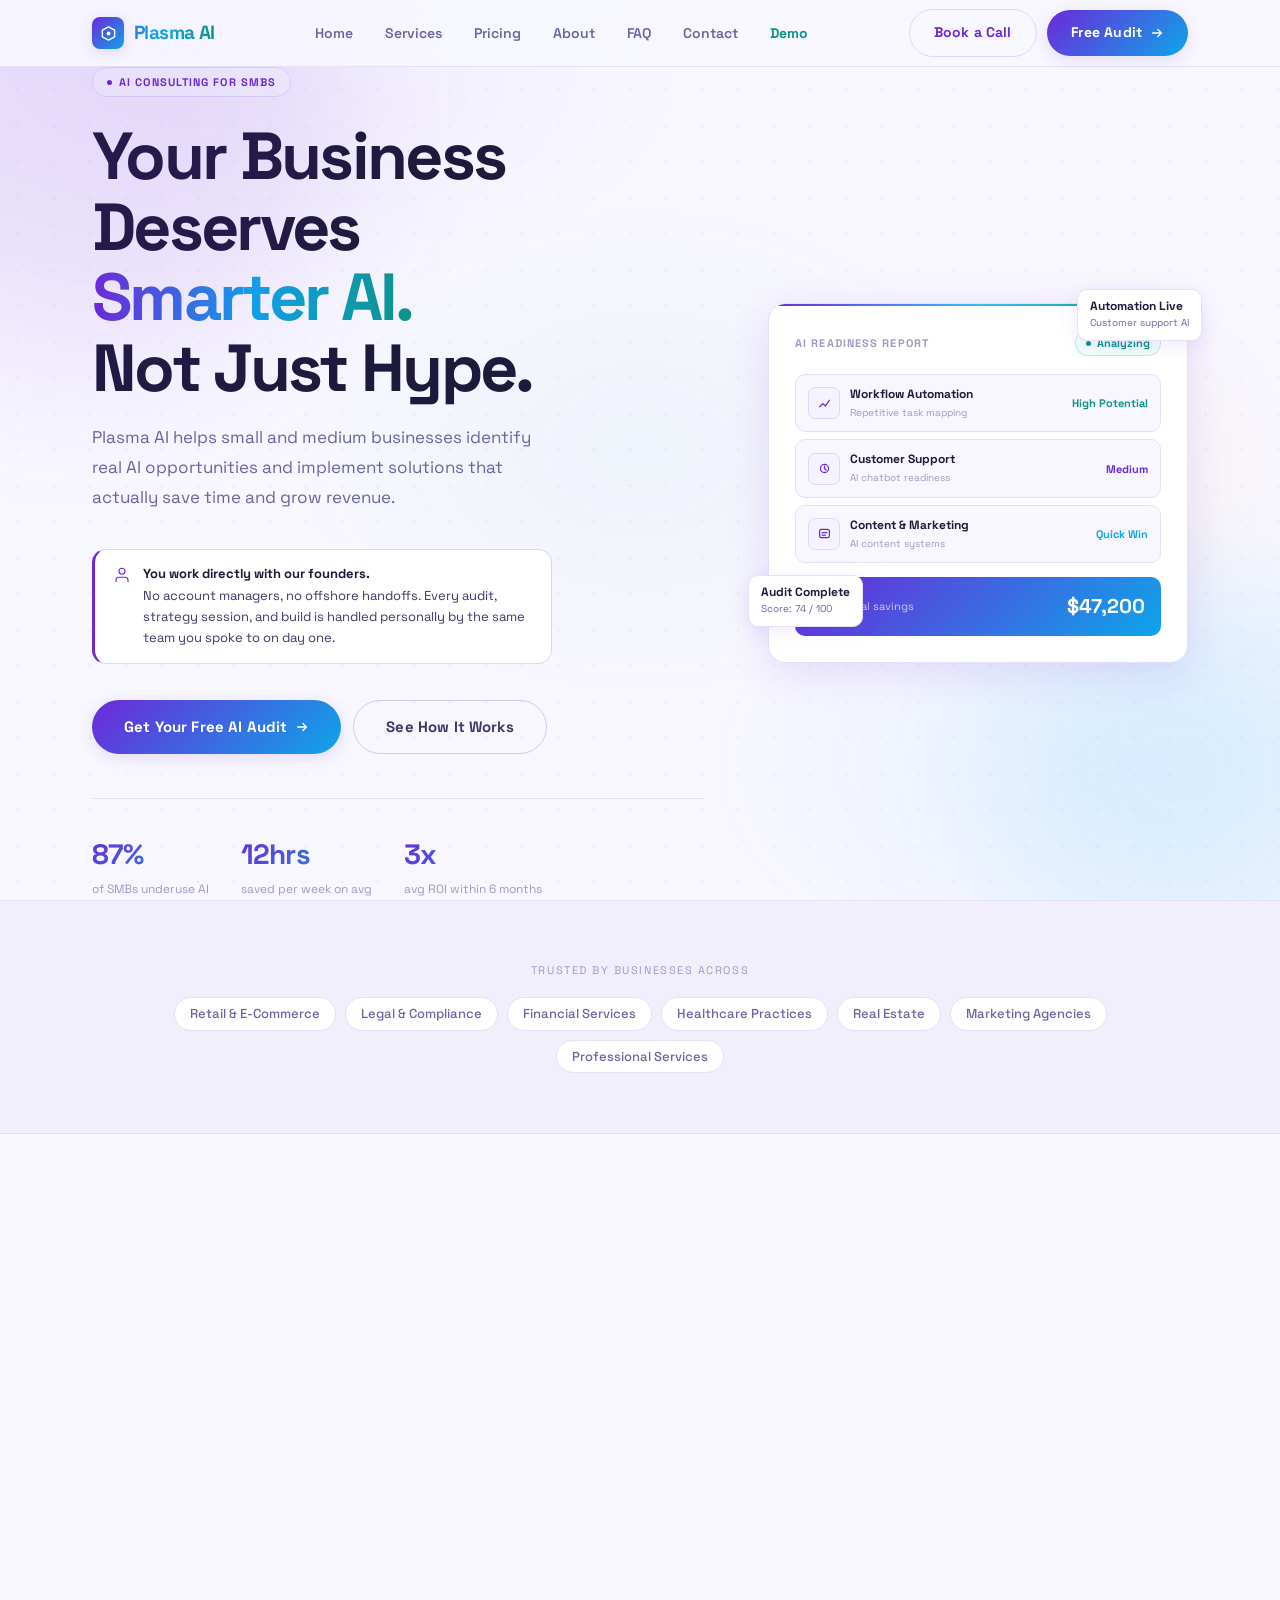
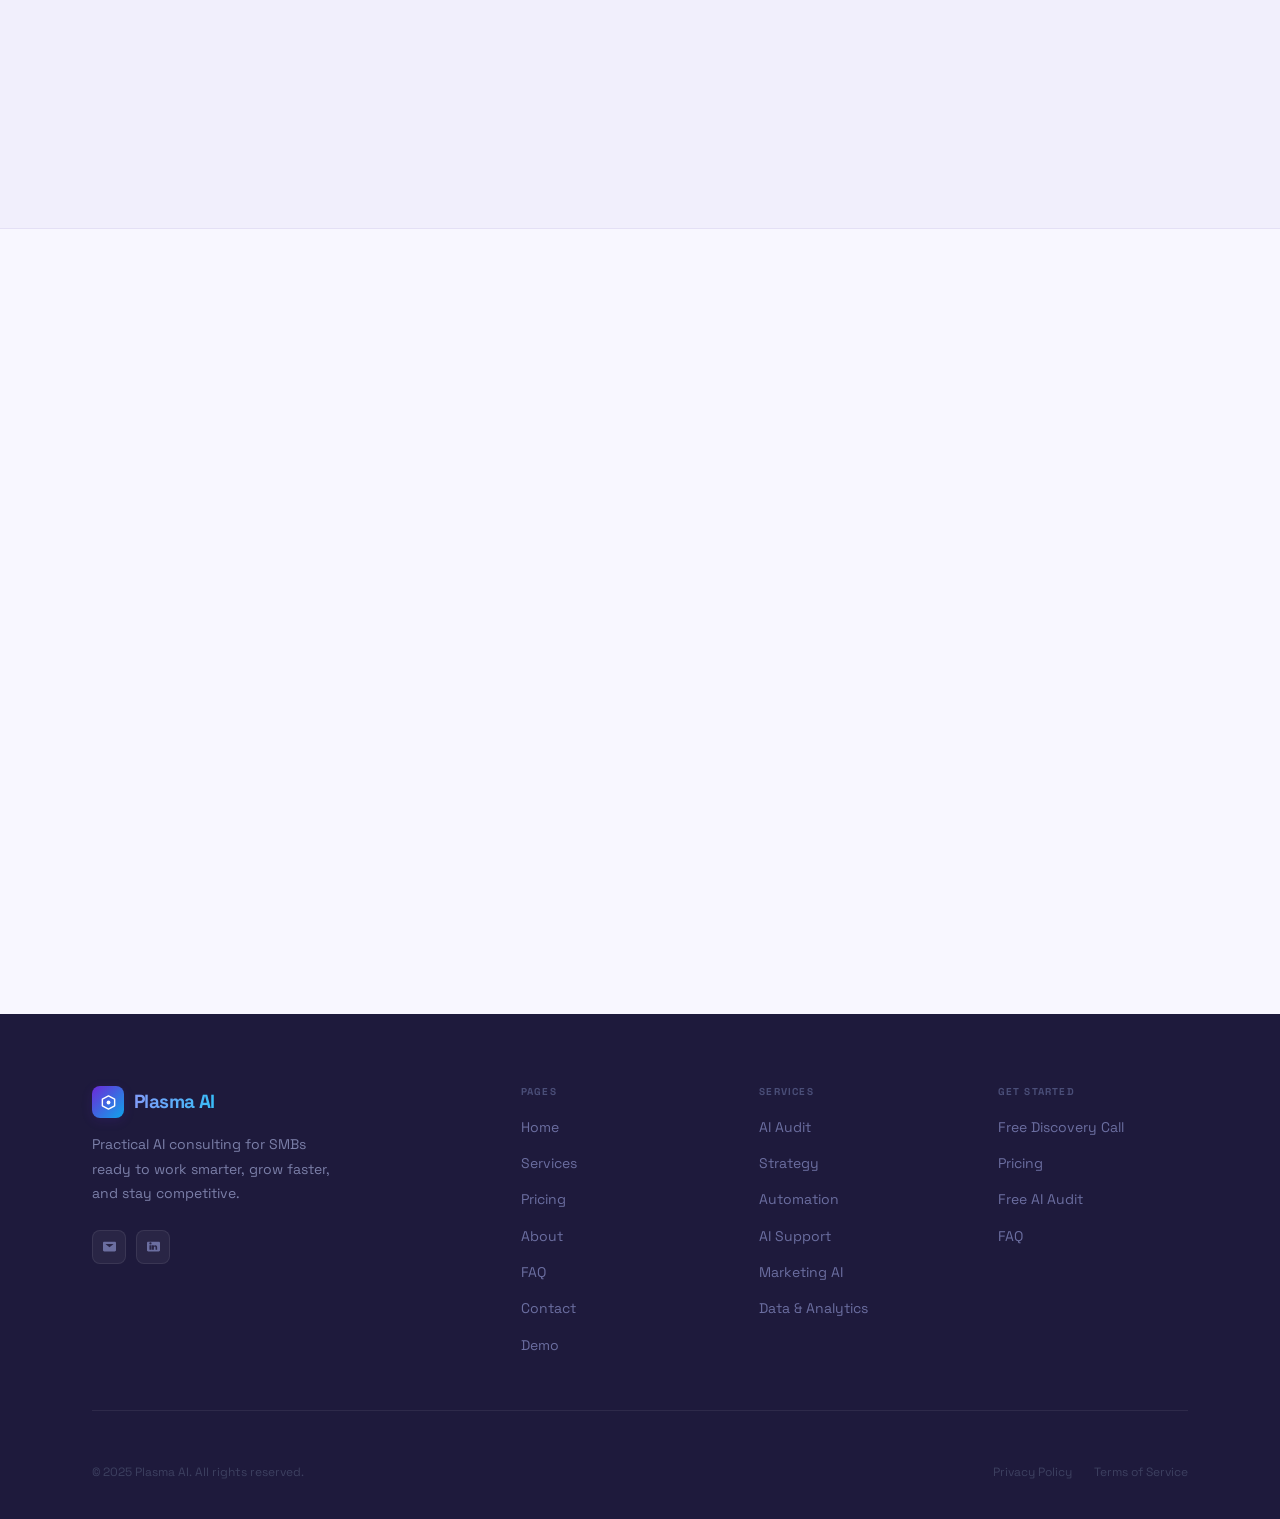
==== commit 0d2bda44: "v3 with multiple pages" ====
--- a/index.html
+++ b/index.html
@@ -1,424 +1,763 @@
 <!DOCTYPE html>
 <html lang="en">
+<!--
+  index.html — Plasma AI Homepage
+  Location: / (root of repo)
+  CSS:  css/main.css
+  JS:   js/main.js
+  
+  SECTIONS:
+  1. Navbar
+  2. Hero (two-column: copy + readiness panel)
+  3. Industries trust strip
+  4. What We Do (3 teaser cards)
+  5. Stats bar
+  6. Personalised Service highlight
+  7. Testimonials
+  8. CTA Strip (book a call)
+  9. Footer
+-->
 <head>
   <meta charset="UTF-8">
   <meta name="viewport" content="width=device-width, initial-scale=1.0">
-  <title>Plasma AI – AI Strategy & Workflow Consulting</title>
-  <link rel="preconnect" href="https://fonts.googleapis.com">
-  <link href="https://fonts.googleapis.com/css2?family=Outfit:wght@300;400;500;600;700;800;900&family=DM+Sans:ital,wght@0,300;0,400;0,500;1,300&display=swap" rel="stylesheet">
+  <title>Plasma AI — AI Consulting for Growing Businesses</title>
+  <!-- Stylesheet lives in /css/ relative to this root file -->
   <link rel="stylesheet" href="css/main.css">
 </head>
 <body>
 
-  <!-- Navbar -->
-  <nav class="navbar">
-    <div class="nav-container">
-      <a href="/" class="logo">Plasma<span>AI</span></a>
+
+<!-- ============================================================
+     NAVBAR
+     Links: pages are in subfolders, e.g. services/services.html
+     ============================================================ -->
+<nav class="navbar">
+  <div class="container">
+    <div class="nav-inner">
+
+      <!-- Logo -->
+      <a href="index.html" class="nav-logo">
+        <div class="logo-mark">
+          <!-- Hexagon icon -->
+          <svg viewBox="0 0 18 18" fill="none">
+            <path d="M9 2L15.5 5.5V12.5L9 16L2.5 12.5V5.5L9 2Z"
+                  stroke="white" stroke-width="1.5" stroke-linejoin="round"/>
+            <circle cx="9" cy="9" r="2" fill="white"/>
+          </svg>
+        </div>
+        Plasma AI
+      </a>
+
+      <!-- Desktop nav links -->
       <ul class="nav-links">
+        <li><a href="index.html">Home</a></li>
         <li><a href="services/services.html">Services</a></li>
-        <li><a href="#process">Process</a></li>
+        <li><a href="pricing/pricing.html">Pricing</a></li>
         <li><a href="about/about.html">About</a></li>
-        <li><a href="#faq">FAQ</a></li>
+        <li><a href="faq/faq.html">FAQ</a></li>
+        <li><a href="contact/contact.html">Contact</a></li>
+        <!-- Demo link styled differently — see .nav-demo in CSS -->
+        <li><a href="demo/index.html" class="nav-demo">Demo</a></li>
       </ul>
+
+      <!-- CTA buttons -->
       <div class="nav-cta">
-        <a href="demo/index.html" class="btn btn-ghost">Live Demo</a>
-        <a href="#contact" class="btn btn-primary">Book a Call
-          <svg viewBox="0 0 16 16" fill="none"><path d="M3 8h10M9 4l4 4-4 4" stroke="currentColor" stroke-width="1.5" stroke-linecap="round" stroke-linejoin="round"/></svg>
+        <a href="contact/contact.html" class="btn btn--ghost">Book a Call</a>
+        <a href="contact/contact.html" class="btn btn--primary">
+          Free Audit
+          <svg viewBox="0 0 16 16" fill="none">
+            <path d="M3 8h10M9 4l4 4-4 4" stroke="currentColor"
+                  stroke-width="1.5" stroke-linecap="round"/>
+          </svg>
         </a>
       </div>
-    </div>
-  </nav>
-
-  <!-- Hero -->
-  <section class="hero" id="hero">
-    <div class="hero-bg-grid"></div>
-    <div class="hero-orb hero-orb--1"></div>
-    <div class="hero-orb hero-orb--2"></div>
-    <div class="container hero-grid">
-
-      <!-- Left: Copy -->
-      <div class="hero-left">
-        <div class="pill">
-          <span class="pill-dot"></span>
-          AI Strategy & Workflow Consulting
-        </div>
-        <h1>
-          Make AI work for your team,
-          <span class="hero-highlight">not the other way around.</span>
+
+      <!-- Mobile hamburger button (visible only on small screens via CSS) -->
+      <button id="navToggle" aria-label="Open menu">☰</button>
+
+    </div>
+  </div>
+</nav>
+
+
+<!-- ============================================================
+     HERO
+     Two-column layout.
+     Left: headline, personalised note, CTAs, stats.
+     Right: AI Readiness Report panel widget.
+     ============================================================ -->
+<section id="hero">
+  <!-- Decorative background orbs (absolutely positioned) -->
+  <div class="orb orb--purple" style="width:500px;height:500px;top:-120px;left:-160px;"></div>
+  <div class="orb orb--blue"   style="width:380px;height:380px;bottom:-60px;right:-90px;"></div>
+  <div class="orb orb--yellow" style="width:240px;height:240px;top:40%;right:5%;"></div>
+
+  <div class="container">
+    <div class="hero-layout">
+
+      <!-- ── LEFT: copy ── -->
+      <div class="hero-content">
+
+        <!-- Eyebrow tag -->
+        <div class="hero-tag">
+          <span class="tag">AI Consulting for SMBs</span>
+        </div>
+
+        <!-- Main headline -->
+        <h1 class="hero-title">
+          Your Business Deserves<br>
+          <span class="grad-text">Smarter AI.</span><br>
+          Not Just Hype.
         </h1>
+
+        <!-- Supporting copy -->
         <p class="hero-sub">
-          Plasma AI helps growing teams map their workflows, identify where AI actually fits,
-          and design communication and automation systems that save hours every week — without
-          forcing you to become a software company.
+          Plasma AI helps small and medium businesses identify real AI
+          opportunities and implement solutions that actually save time
+          and grow revenue.
         </p>
-        <div class="hero-buttons">
-          <a href="#contact" class="btn btn-primary btn-lg">Book a 30‑Min Discovery Call
-            <svg viewBox="0 0 16 16" fill="none"><path d="M3 8h10M9 4l4 4-4 4" stroke="currentColor" stroke-width="1.5" stroke-linecap="round" stroke-linejoin="round"/></svg>
+
+        <!--
+          PERSONALISED SERVICE CALLOUT
+          This box emphasises that every client gets direct, personal attention.
+          Edit the text below to reflect your actual offering.
+        -->
+        <div class="hero-personal">
+          <!-- Person icon -->
+          <svg viewBox="0 0 24 24" fill="none">
+            <path d="M20 21v-2a4 4 0 00-4-4H8a4 4 0 00-4 4v2"
+                  stroke="currentColor" stroke-width="1.5" stroke-linecap="round"/>
+            <circle cx="12" cy="7" r="4" stroke="currentColor" stroke-width="1.5"/>
+          </svg>
+          <p>
+            <strong>You work directly with our founders.</strong>
+            No account managers, no offshore handoffs. Every audit, strategy
+            session, and build is handled personally by the same team you
+            spoke to on day one.
+          </p>
+        </div>
+
+        <!-- CTA buttons -->
+        <div class="hero-actions">
+          <a href="contact/contact.html" class="btn btn--primary btn--lg">
+            Get Your Free AI Audit
+            <svg viewBox="0 0 16 16" fill="none">
+              <path d="M3 8h10M9 4l4 4-4 4" stroke="currentColor"
+                    stroke-width="1.5" stroke-linecap="round"/>
+            </svg>
           </a>
-          <a href="#services" class="btn btn-ghost btn-lg">View Services</a>
-        </div>
-        <div class="hero-stats">
+          <a href="services/services.html" class="btn btn--outline btn--lg">
+            See How It Works
+          </a>
+        </div>
+
+        <!-- Stats row at bottom of hero -->
+        <div class="hero-stats-bar">
           <div class="hero-stat">
-            <div class="stat-num">12<span>+ hrs</span></div>
-            <div class="stat-label">saved per week after first engagement</div>
-          </div>
-          <div class="stat-divider"></div>
+            <!-- data-count: JS will count up to this value -->
+            <div class="n" data-count="87" data-suffix="%">87%</div>
+            <div class="l">of SMBs underuse AI</div>
+          </div>
           <div class="hero-stat">
-            <div class="stat-num">3<span>×</span></div>
-            <div class="stat-label">typical ROI within six months</div>
-          </div>
-          <div class="stat-divider"></div>
+            <div class="n" data-count="12" data-suffix="hrs">12hrs</div>
+            <div class="l">saved per week on avg</div>
+          </div>
           <div class="hero-stat">
-            <div class="stat-num">0</div>
-            <div class="stat-label">lines of code you need to write</div>
-          </div>
-        </div>
-      </div>
-
-      <!-- Right: Visual card -->
-      <div class="hero-right">
-        <div class="float-badge float-badge--1">
-          <span>🔍</span>
+            <div class="n" data-count="3" data-suffix="x">3x</div>
+            <div class="l">avg ROI within 6 months</div>
+          </div>
+        </div>
+
+      </div><!-- /hero-content -->
+
+
+      <!-- ── RIGHT: readiness panel ── -->
+      <!--
+        hero-panel-wrap is hidden on tablet/mobile via CSS.
+        The float chips position relative to this wrapper.
+      -->
+      <div class="hero-panel-wrap" style="position:relative;">
+
+        <!-- Floating chip top-right -->
+        <div class="float-chip float-chip--a">
           <div>
-            <div class="badge-title">Audit Complete</div>
-            <div class="badge-sub">3 quick wins identified</div>
-          </div>
-        </div>
-        <div class="float-badge float-badge--2">
-          <span>⚡</span>
+            <div class="chip-label">Automation Live</div>
+            <div class="chip-sub">Customer support AI</div>
+          </div>
+        </div>
+
+        <!-- Floating chip bottom-left -->
+        <div class="float-chip float-chip--b">
           <div>
-            <div class="badge-title">12 hrs/week saved</div>
-            <div class="badge-sub">after week 3</div>
-          </div>
-        </div>
-        <div class="hero-card">
-          <div class="hero-card-shine"></div>
-          <div class="card-top-bar">
-            <div class="card-top-label">Workflow Readiness Report</div>
-            <div class="status-live">
-              <span class="status-dot"></span>Analyzing
-            </div>
-          </div>
-          <div class="audit-rows">
-            <div class="audit-row">
-              <div class="audit-icon">
-                <svg viewBox="0 0 20 20" fill="none"><path d="M4 15l4-4 3 3 5-7" stroke="currentColor" stroke-width="1.5" stroke-linecap="round"/></svg>
-              </div>
-              <div class="audit-info">
-                <div class="audit-name">Repetitive Task Mapping</div>
-                <div class="audit-sub">Email, reports, data entry</div>
-              </div>
-              <div class="audit-badge audit-badge--high">High Potential</div>
-            </div>
-            <div class="audit-row">
-              <div class="audit-icon">
-                <svg viewBox="0 0 20 20" fill="none"><rect x="3" y="4" width="14" height="12" rx="2" stroke="currentColor" stroke-width="1.5"/><path d="M7 9h6M7 12h4" stroke="currentColor" stroke-width="1.5" stroke-linecap="round"/></svg>
-              </div>
-              <div class="audit-info">
-                <div class="audit-name">Documentation System</div>
-                <div class="audit-sub">Knowledge capture & reuse</div>
-              </div>
-              <div class="audit-badge audit-badge--med">Medium</div>
-            </div>
-            <div class="audit-row">
-              <div class="audit-icon">
-                <svg viewBox="0 0 20 20" fill="none"><circle cx="10" cy="10" r="7" stroke="currentColor" stroke-width="1.5"/><path d="M10 7v3l2 2" stroke="currentColor" stroke-width="1.5" stroke-linecap="round"/></svg>
-              </div>
-              <div class="audit-info">
-                <div class="audit-name">Client Communication</div>
-                <div class="audit-sub">Templates & AI drafting</div>
-              </div>
-              <div class="audit-badge audit-badge--win">Quick Win</div>
-            </div>
-          </div>
-          <div class="card-footer-bar">
-            <div class="footer-bar-text">Estimated time saved annually</div>
-            <div class="footer-bar-num">624 hrs</div>
-          </div>
-        </div>
-      </div>
-
-    </div>
-    <div class="hero-tags">
-      <span>Process & workflow mapping</span>
-      <span>Tool selection & AI advisory</span>
-      <span>Communication systems</span>
-      <span>Documentation design</span>
-    </div>
-  </section>
-
-  <!-- Who section -->
-  <section class="section section-who" id="who">
-    <div class="container">
-      <div class="section-label">Who Plasma AI Works With</div>
-      <div class="who-grid">
-        <div class="who-card">
-          <div class="who-icon">⚙️</div>
-          <h3>Small teams buried in manual work</h3>
-          <p>You're copy‑pasting between tools, rewriting the same messages, and chasing updates across email, chat, and spreadsheets. You know AI could help, but you don't have time to experiment with every new product.</p>
-        </div>
-        <div class="who-card">
-          <div class="who-icon">🎯</div>
-          <h3>Leaders who want clarity, not more apps</h3>
-          <p>You don't need another shiny dashboard. You need a clear picture of your processes, where AI can safely plug in, which tools fit your constraints, and how to roll them out so your team actually uses them.</p>
-        </div>
-      </div>
-      <div class="industries-strip">
-        <span class="industries-label">Recent work includes</span>
-        <span class="industry-tag">Professional services</span>
-        <span class="industry-tag">Small agencies</span>
-        <span class="industry-tag">Real estate & ops</span>
-        <span class="industry-tag">Education & training</span>
-      </div>
-    </div>
-  </section>
-
-  <!-- Services -->
-  <section class="section" id="services">
-    <div class="container">
-      <div class="section-header">
-        <div>
-          <div class="section-label">Consulting Services</div>
-          <h2>Everything your team needs to <span class="text-accent">use AI well</span></h2>
-        </div>
-        <p class="section-header-desc">Strategy, systems design, and light implementation — without needing to hire engineers or become a software company.</p>
-      </div>
-      <div class="services-grid">
-        <div class="service-card">
-          <div class="service-num">01</div>
-          <div class="service-icon-wrap">
-            <svg viewBox="0 0 24 24" fill="none"><path d="M9 12l2 2 4-4M7.835 4.697a3.42 3.42 0 001.946-.806 3.42 3.42 0 014.438 0 3.42 3.42 0 001.946.806 3.42 3.42 0 013.138 3.138 3.42 3.42 0 00.806 1.946 3.42 3.42 0 010 4.438 3.42 3.42 0 00-.806 1.946 3.42 3.42 0 01-3.138 3.138 3.42 3.42 0 00-1.946.806 3.42 3.42 0 01-4.438 0 3.42 3.42 0 00-1.946-.806 3.42 3.42 0 01-3.138-3.138 3.42 3.42 0 00-.806-1.946 3.42 3.42 0 010-4.438 3.42 3.42 0 00.806-1.946 3.42 3.42 0 013.138-3.138z" stroke="currentColor" stroke-width="1.5"/></svg>
-          </div>
-          <h3>AI Readiness & Workflow Audit</h3>
-          <p>Map how work actually gets done today: who does what, where information gets stuck, and which tasks are truly repetitive. You receive a clear picture of where AI can safely and meaningfully help.</p>
-          <ul class="service-list">
-            <li>Process mapping sessions with key team members</li>
-            <li>Inventory of repetitive and decision-heavy tasks</li>
-            <li>Prioritized AI opportunities and "do not automate" zones</li>
-          </ul>
-        </div>
-        <div class="service-card">
-          <div class="service-num">02</div>
-          <div class="service-icon-wrap">
-            <svg viewBox="0 0 24 24" fill="none"><path d="M9.663 17h4.673M12 3v1m6.364 1.636l-.707.707M21 12h-1M4 12H3m3.343-5.657l-.707-.707m2.828 9.9a5 5 0 117.072 0l-.548.547A3.374 3.374 0 0014 18.469V19a2 2 0 11-4 0v-.531c0-.895-.356-1.754-.988-2.386l-.548-.547z" stroke="currentColor" stroke-width="1.5" stroke-linecap="round"/></svg>
-          </div>
-          <h3>AI Strategy & Roadmap</h3>
-          <p>Turn that audit into a practical plan: which use cases to start with, what tools fit your stack and budget, and how to phase changes so the team isn't overwhelmed.</p>
-          <ul class="service-list">
-            <li>1–3 quick‑win projects scoped with timelines</li>
-            <li>Medium‑term initiatives for deeper impact</li>
-            <li>Risk, data, and change‑management considerations</li>
-          </ul>
-        </div>
-        <div class="service-card">
-          <div class="service-num">03</div>
-          <div class="service-icon-wrap">
-            <svg viewBox="0 0 24 24" fill="none"><path d="M8 12h.01M12 12h.01M16 12h.01M21 12c0 4.418-4.03 8-9 8a9.863 9.863 0 01-4.255-.949L3 20l1.395-3.72C3.512 15.042 3 13.574 3 12c0-4.418 4.03-8 9-8s9 3.582 9 8z" stroke="currentColor" stroke-width="1.5" stroke-linecap="round"/></svg>
-          </div>
-          <h3>Workflow & Communication Design</h3>
-          <p>Design future‑state workflows that blend humans and AI: when to use tools like Claude or ChatGPT, how information should move, and what "good" looks like for your team.</p>
-          <ul class="service-list">
-            <li>Redesigned workflows and communication flows</li>
-            <li>Shared prompt libraries and templates</li>
-            <li>Roles and responsibilities for humans vs AI assistants</li>
-          </ul>
-        </div>
-        <div class="service-card">
-          <div class="service-num">04</div>
-          <div class="service-icon-wrap">
-            <svg viewBox="0 0 24 24" fill="none"><path d="M10.325 4.317c.426-1.756 2.924-1.756 3.35 0a1.724 1.724 0 002.573 1.066c1.543-.94 3.31.826 2.37 2.37a1.724 1.724 0 001.065 2.572c1.756.426 1.756 2.924 0 3.35a1.724 1.724 0 00-1.066 2.573c.94 1.543-.826 3.31-2.37 2.37a1.724 1.724 0 00-2.572 1.065c-.426 1.756-2.924 1.756-3.35 0a1.724 1.724 0 00-2.573-1.066c-1.543.94-3.31-.826-2.37-2.37a1.724 1.724 0 00-1.065-2.572c-1.756-.426-1.756-2.924 0-3.35a1.724 1.724 0 001.066-2.573c-.94-1.543.826-3.31 2.37-2.37.996.608 2.296.07 2.572-1.065z" stroke="currentColor" stroke-width="1.5"/><circle cx="12" cy="12" r="3" stroke="currentColor" stroke-width="1.5"/></svg>
-          </div>
-          <h3>Tool Selection & Light Implementation</h3>
-          <p>Help choosing and configuring the right tools — no heavy custom coding. You keep ownership; technical partners or in-house IT can implement deeper changes as needed.</p>
-          <ul class="service-list">
-            <li>Shortlisted tools matched to your use cases</li>
-            <li>Implementation checklist and success criteria</li>
-            <li>Team training and onboarding material</li>
-          </ul>
-        </div>
-        <div class="service-card">
-          <div class="service-num">05</div>
-          <div class="service-icon-wrap">
-            <svg viewBox="0 0 24 24" fill="none"><path d="M9 12h6m-6 4h6m2 5H7a2 2 0 01-2-2V5a2 2 0 012-2h5.586a1 1 0 01.707.293l5.414 5.414a1 1 0 01.293.707V19a2 2 0 01-2 2z" stroke="currentColor" stroke-width="1.5" stroke-linecap="round"/></svg>
-          </div>
-          <h3>Knowledge & Documentation Systems</h3>
-          <p>Build internal systems where information is easy to find, summarize, and reuse with AI: better notes, playbooks, and documented processes your team will actually maintain.</p>
-          <ul class="service-list">
-            <li>Structure for internal knowledge bases</li>
-            <li>Standards for documentation and updates</li>
-            <li>Guidelines for safe AI use on internal content</li>
-          </ul>
-        </div>
-        <div class="service-card">
-          <div class="service-num">06</div>
-          <div class="service-icon-wrap">
-            <svg viewBox="0 0 24 24" fill="none"><path d="M4 4v5h.582m15.356 2A8.001 8.001 0 004.582 9m0 0H9m11 11v-5h-.581m0 0a8.003 8.003 0 01-15.357-2m15.357 2H15" stroke="currentColor" stroke-width="1.5" stroke-linecap="round"/></svg>
-          </div>
-          <h3>Ongoing Advisory</h3>
-          <p>As tools and your business evolve, Plasma AI acts as a sounding board: sense‑checking ideas, refining prompts, and continuously improving workflows over time.</p>
-          <ul class="service-list">
-            <li>Monthly or quarterly review sessions</li>
-            <li>Feedback from your team translated into improvements</li>
-            <li>Updates as AI capabilities and best practices shift</li>
-          </ul>
-        </div>
-      </div>
-    </div>
-  </section>
-
-  <!-- Process -->
-  <section class="section section-process" id="process">
-    <div class="container">
-      <div class="process-header">
-        <div class="section-label">How an Engagement Works</div>
-        <h2>From first call to <span class="text-accent">real results</span> in weeks</h2>
-      </div>
-      <div class="process-track">
-        <div class="process-line"></div>
-        <div class="process-steps">
-          <div class="process-step">
-            <div class="step-bubble">1</div>
-            <h3>Discovery</h3>
-            <p>A short call to understand your business model, team structure, existing tools, and where you suspect the friction is.</p>
-          </div>
-          <div class="process-step">
-            <div class="step-bubble">2</div>
-            <h3>Workflow Mapping</h3>
-            <p>Deep‑dive sessions to map how work and information move today, where handoffs fail, and where people repeat the same tasks.</p>
-          </div>
-          <div class="process-step">
-            <div class="step-bubble">3</div>
-            <h3>AI Roadmap</h3>
-            <p>Concrete recommendations: what to automate with AI, which tools to use, and how to phase changes so adoption actually sticks.</p>
-          </div>
-          <div class="process-step">
-            <div class="step-bubble">4</div>
-            <h3>Support & Iteration</h3>
-            <p>Optional support as your team starts using new workflows: refining prompts, adjusting processes, and measuring results.</p>
-          </div>
-        </div>
-      </div>
-    </div>
-  </section>
-
-  <!-- Founder -->
-  <section class="section" id="about">
-    <div class="container">
-      <div class="section-label">About the Founder</div>
-      <div class="founder-card">
-        <div class="founder-img-wrap">
-          <img src="https://via.placeholder.com/340x340?text=Your+Photo" alt="Rishana Senthan">
-          <div class="founder-img-note">Replace with your own photo</div>
-        </div>
-        <div class="founder-bio">
-          <h2>Rishana Senthan</h2>
-          <div class="founder-role">Founder, Plasma AI</div>
-          <p>Engineering Science student at the University of Toronto with a strong focus on systems, structures, and how complex processes can be simplified. A key strength is taking scattered workflows and turning them into clear, repeatable systems.</p>
-          <p>Plasma AI combines that engineering mindset with modern AI tools to help teams reduce friction, communicate more clearly, and free up time for deep work rather than repetitive busywork.</p>
-          <div class="founder-actions">
-            <a href="#contact" class="btn btn-primary">Talk about your workflows
-              <svg viewBox="0 0 16 16" fill="none"><path d="M3 8h10M9 4l4 4-4 4" stroke="currentColor" stroke-width="1.5" stroke-linecap="round" stroke-linejoin="round"/></svg>
-            </a>
-            <a href="demo/index.html" class="btn btn-ghost">See a live AI demo</a>
-          </div>
-        </div>
-      </div>
-    </div>
-  </section>
-
-  <!-- FAQ -->
-  <section class="section section-faq" id="faq">
-    <div class="container">
-      <div class="section-label">Questions You Might Have</div>
-      <h2 class="faq-title">Common <span class="text-accent">questions</span></h2>
-      <div class="faq-grid">
-        <div class="faq-item">
-          <h3>Do you build custom software?</h3>
-          <p>Plasma AI focuses on strategy, process design, and light implementation guidance. For heavy engineering or full custom platforms, we help you define requirements and can hand off to your developers or trusted partners.</p>
-        </div>
-        <div class="faq-item">
-          <h3>Which tools do you work with?</h3>
-          <p>Tool‑agnostic by design. Depending on your needs, you might use Claude, ChatGPT, Notion AI, Zapier, Make, CRM automations, or other platforms that fit your stack and data requirements.</p>
-        </div>
-        <div class="faq-item">
-          <h3>How long does an engagement take?</h3>
-          <p>A focused audit and roadmap typically takes 2–4 weeks from discovery to final recommendations, with optional ongoing advisory afterwards.</p>
-        </div>
-        <div class="faq-item">
-          <h3>Do I need a technical team?</h3>
-          <p>No. Plasma AI is specifically designed for teams without dedicated developers. We recommend tools and workflows your team can operate and maintain themselves, with clear handoff documentation.</p>
-        </div>
-      </div>
-    </div>
-  </section>
-
-  <!-- Contact / CTA -->
-  <section class="section section-cta" id="contact">
-    <div class="cta-orb cta-orb--1"></div>
-    <div class="cta-orb cta-orb--2"></div>
-    <div class="container">
-      <div class="cta-inner">
-        <div class="pill pill-light">
-          <span class="pill-dot"></span>
-          Start with a free conversation
-        </div>
-        <h2>Find out what AI can actually do for your team</h2>
-        <p>Book a free 30‑minute discovery call. We'll tell you exactly where the opportunities are — no obligation, no sales pressure.</p>
-        <div class="cta-buttons">
-          <a href="mailto:contact@plasmaai.com" class="btn btn-primary btn-lg">Book a Discovery Call
-            <svg viewBox="0 0 16 16" fill="none"><path d="M3 8h10M9 4l4 4-4 4" stroke="currentColor" stroke-width="1.5" stroke-linecap="round" stroke-linejoin="round"/></svg>
+            <div class="chip-label">Audit Complete</div>
+            <div class="chip-sub">Score: 74 / 100</div>
+          </div>
+        </div>
+
+        <!-- The panel card -->
+        <div class="hero-panel">
+          <div class="panel-header">
+            <span class="panel-label">AI Readiness Report</span>
+            <span class="live-badge">
+              <span class="live-dot"></span>
+              Analyzing
+            </span>
+          </div>
+
+          <!-- Audit result rows -->
+          <div class="audit-row">
+            <div class="audit-ic">
+              <svg viewBox="0 0 16 16" fill="none">
+                <path d="M2 12l4-4 3 3 5-7"
+                      stroke="currentColor" stroke-width="1.5" stroke-linecap="round"/>
+              </svg>
+            </div>
+            <div>
+              <div class="audit-name">Workflow Automation</div>
+              <div class="audit-sub">Repetitive task mapping</div>
+            </div>
+            <span class="audit-score s-teal">High Potential</span>
+          </div>
+
+          <div class="audit-row">
+            <div class="audit-ic">
+              <svg viewBox="0 0 16 16" fill="none">
+                <circle cx="8" cy="8" r="5" stroke="currentColor" stroke-width="1.5"/>
+                <path d="M8 5v3l2 2" stroke="currentColor"
+                      stroke-width="1.5" stroke-linecap="round"/>
+              </svg>
+            </div>
+            <div>
+              <div class="audit-name">Customer Support</div>
+              <div class="audit-sub">AI chatbot readiness</div>
+            </div>
+            <span class="audit-score s-purple">Medium</span>
+          </div>
+
+          <div class="audit-row">
+            <div class="audit-ic">
+              <svg viewBox="0 0 16 16" fill="none">
+                <rect x="2" y="3" width="12" height="10" rx="2"
+                      stroke="currentColor" stroke-width="1.5"/>
+                <path d="M5 7h6M5 10h4"
+                      stroke="currentColor" stroke-width="1.5" stroke-linecap="round"/>
+              </svg>
+            </div>
+            <div>
+              <div class="audit-name">Content &amp; Marketing</div>
+              <div class="audit-sub">AI content systems</div>
+            </div>
+            <span class="audit-score s-blue">Quick Win</span>
+          </div>
+
+          <!-- Summary footer -->
+          <div class="panel-footer">
+            <div class="panel-footer-lbl">Est. annual savings</div>
+            <div class="panel-footer-num">$47,200</div>
+          </div>
+        </div><!-- /hero-panel -->
+
+      </div><!-- /hero-panel-wrap -->
+
+    </div><!-- /hero-layout -->
+  </div>
+</section>
+
+
+<!-- ============================================================
+     INDUSTRIES TRUST STRIP
+     ============================================================ -->
+<div class="divider"></div>
+
+<section class="section--sm section--alt">
+  <div class="container">
+    <p style="text-align:center;font-size:11px;letter-spacing:0.14em;
+              text-transform:uppercase;color:var(--text-faint);margin-bottom:18px;">
+      Trusted by businesses across
+    </p>
+    <!-- Industry pill tags -->
+    <div style="display:flex;flex-wrap:wrap;gap:9px;justify-content:center;">
+      <span style="padding:5px 15px;background:var(--surface);border:1px solid var(--border);
+                   border-radius:100px;font-size:13px;font-weight:500;color:var(--text-muted);">
+        Retail &amp; E-Commerce
+      </span>
+      <span style="padding:5px 15px;background:var(--surface);border:1px solid var(--border);
+                   border-radius:100px;font-size:13px;font-weight:500;color:var(--text-muted);">
+        Legal &amp; Compliance
+      </span>
+      <span style="padding:5px 15px;background:var(--surface);border:1px solid var(--border);
+                   border-radius:100px;font-size:13px;font-weight:500;color:var(--text-muted);">
+        Financial Services
+      </span>
+      <span style="padding:5px 15px;background:var(--surface);border:1px solid var(--border);
+                   border-radius:100px;font-size:13px;font-weight:500;color:var(--text-muted);">
+        Healthcare Practices
+      </span>
+      <span style="padding:5px 15px;background:var(--surface);border:1px solid var(--border);
+                   border-radius:100px;font-size:13px;font-weight:500;color:var(--text-muted);">
+        Real Estate
+      </span>
+      <span style="padding:5px 15px;background:var(--surface);border:1px solid var(--border);
+                   border-radius:100px;font-size:13px;font-weight:500;color:var(--text-muted);">
+        Marketing Agencies
+      </span>
+      <span style="padding:5px 15px;background:var(--surface);border:1px solid var(--border);
+                   border-radius:100px;font-size:13px;font-weight:500;color:var(--text-muted);">
+        Professional Services
+      </span>
+    </div>
+  </div>
+</section>
+
+
+<!-- ============================================================
+     WHAT WE DO — 3 teaser cards
+     Full services are on services/services.html
+     ============================================================ -->
+<div class="divider"></div>
+
+<section class="section">
+  <div class="container">
+
+    <!-- Section header -->
+    <div class="reveal" style="text-align:center;margin-bottom:48px;">
+      <span class="section-label">What We Do</span>
+      <h2 style="font-size:clamp(30px,3.8vw,48px);letter-spacing:-0.03em;
+                 line-height:1.12;margin-bottom:14px;">
+        AI that works for <span class="grad-text">your business</span>
+      </h2>
+      <p style="font-size:16px;color:var(--text-muted);max-width:480px;
+                margin:0 auto;line-height:1.75;">
+        Tailored strategies and solutions built around your operations,
+        goals, and budget — implemented end to end.
+      </p>
+    </div>
+
+    <!-- 3 teaser cards -->
+    <div class="grid-3 reveal">
+
+      <div class="card">
+        <div class="card-icon">
+          <svg viewBox="0 0 24 24" fill="none">
+            <path d="M9 12l2 2 4-4M7.835 4.697a3.42 3.42 0 001.946-.806
+                     3.42 3.42 0 014.438 0 3.42 3.42 0 001.946.806
+                     3.42 3.42 0 013.138 3.138 3.42 3.42 0 00.806 1.946
+                     3.42 3.42 0 010 4.438 3.42 3.42 0 00-.806 1.946
+                     3.42 3.42 0 01-3.138 3.138 3.42 3.42 0 00-1.946.806
+                     3.42 3.42 0 01-4.438 0 3.42 3.42 0 00-1.946-.806
+                     3.42 3.42 0 01-3.138-3.138 3.42 3.42 0 00-.806-1.946
+                     3.42 3.42 0 010-4.438 3.42 3.42 0 00.806-1.946
+                     3.42 3.42 0 013.138-3.138z"
+                  stroke="currentColor" stroke-width="1.5"/>
+          </svg>
+        </div>
+        <h3>AI Readiness Audit</h3>
+        <p>A scored analysis of your workflows and tools. We identify exactly where AI saves money, time, and effort — delivered in 5 business days.</p>
+      </div>
+
+      <div class="card">
+        <div class="card-icon">
+          <svg viewBox="0 0 24 24" fill="none">
+            <path d="M9.663 17h4.673M12 3v1m6.364 1.636l-.707.707
+                     M21 12h-1M4 12H3m3.343-5.657l-.707-.707
+                     m2.828 9.9a5 5 0 117.072 0l-.548.547
+                     A3.374 3.374 0 0014 18.469V19a2 2 0 11-4 0
+                     v-.531c0-.895-.356-1.754-.988-2.386l-.548-.547z"
+                  stroke="currentColor" stroke-width="1.5" stroke-linecap="round"/>
+          </svg>
+        </div>
+        <h3>AI Strategy &amp; Roadmap</h3>
+        <p>A clear, prioritised plan from quick wins to long-term transformation — tailored to your size and budget.</p>
+      </div>
+
+      <div class="card">
+        <div class="card-icon">
+          <svg viewBox="0 0 24 24" fill="none">
+            <path d="M4 4h6v6H4V4zm10 0h6v6h-6V4zM4 14h6v6H4v-6zm10 3a3 3 0 100-6 3 3 0 000 6z"
+                  stroke="currentColor" stroke-width="1.5" stroke-linejoin="round"/>
+          </svg>
+        </div>
+        <h3>Workflow Automation</h3>
+        <p>We build and deploy automated pipelines that eliminate repetitive tasks — freeing your team for high-value work.</p>
+      </div>
+
+    </div>
+
+    <!-- Link to full services page -->
+    <div style="text-align:center;margin-top:36px;" class="reveal reveal-delay-2">
+      <a href="services/services.html" class="btn btn--ghost btn--lg">
+        View All 6 Services
+      </a>
+    </div>
+
+  </div>
+</section>
+
+
+<!-- ============================================================
+     STATS BAR
+     ============================================================ -->
+<div class="divider"></div>
+
+<section class="section--sm section--alt">
+  <div class="container">
+    <div class="grid-4 reveal">
+      <div class="stat-block">
+        <div class="num" data-count="200" data-suffix="+">200+</div>
+        <div class="lbl">Businesses Audited</div>
+      </div>
+      <div class="stat-block">
+        <div class="num" data-count="94" data-suffix="%">94%</div>
+        <div class="lbl">Client Satisfaction</div>
+      </div>
+      <div class="stat-block">
+        <div class="num" data-count="12" data-suffix="hrs">12hrs</div>
+        <div class="lbl">Saved Per Week (avg)</div>
+      </div>
+      <div class="stat-block">
+        <div class="num" data-count="3" data-suffix="x">3x</div>
+        <div class="lbl">Average 6-Month ROI</div>
+      </div>
+    </div>
+  </div>
+</section>
+
+
+<!-- ============================================================
+     PERSONALISED SERVICE SECTION
+     This is where we go deep on the personal-touch philosophy.
+     ============================================================ -->
+<div class="divider"></div>
+
+<section class="section">
+  <div class="container">
+    <div class="personal-block reveal">
+
+      <!-- Left: copy -->
+      <div>
+        <span class="section-label">Our Promise</span>
+        <h2>
+          You'll always know<br>
+          <span class="grad-text">exactly who you're talking to</span>
+        </h2>
+        <p>
+          We deliberately stay small so that every client gets direct access
+          to the people doing the actual work. You will never be handed off
+          to a junior, an offshore team, or an automated support queue.
+        </p>
+        <p>
+          From the first discovery call through to launch and beyond, you
+          work with the same founders who built Plasma AI. That means faster
+          decisions, zero miscommunication, and results we're personally
+          accountable for.
+        </p>
+        <a href="about/about.html" class="btn btn--ghost" style="margin-top:20px;">
+          Meet the Team
+        </a>
+      </div>
+
+      <!-- Right: promise checklist -->
+      <div class="personal-promises">
+        <div class="promise-item">
+          <div class="promise-dot"></div>
+          <p>
+            <strong>Direct founder access</strong>
+            Every call, email, and Slack message goes straight to the person
+            responsible for your project.
+          </p>
+        </div>
+        <div class="promise-item">
+          <div class="promise-dot"></div>
+          <p>
+            <strong>No templates, no guesswork</strong>
+            Your audit, roadmap, and implementation are built from scratch
+            around your specific business — not copy-pasted from a library.
+          </p>
+        </div>
+        <div class="promise-item">
+          <div class="promise-dot"></div>
+          <p>
+            <strong>Honest advice, always</strong>
+            If AI isn't the right solution for something, we'll say so. We'd
+            rather keep your trust than bill you for work that won't move the
+            needle.
+          </p>
+        </div>
+        <div class="promise-item">
+          <div class="promise-dot"></div>
+          <p>
+            <strong>You own everything we build</strong>
+            Full documentation, code, and credentials handed over at
+            completion. No vendor lock-in to us, ever.
+          </p>
+        </div>
+      </div>
+
+    </div>
+  </div>
+</section>
+
+
+<!-- ============================================================
+     TESTIMONIALS
+     ============================================================ -->
+<div class="divider"></div>
+
+<section class="section section--alt">
+  <div class="container">
+
+    <div class="reveal" style="text-align:center;margin-bottom:48px;">
+      <span class="section-label">Client Results</span>
+      <h2 style="font-size:clamp(26px,3.2vw,44px);letter-spacing:-0.03em;">
+        Real businesses. <span class="grad-text">Real outcomes.</span>
+      </h2>
+    </div>
+
+    <div class="grid-3">
+
+      <div class="card reveal reveal-delay-1">
+        <div style="color:#F59E0B;font-size:13px;margin-bottom:14px;">
+          &#9733;&#9733;&#9733;&#9733;&#9733;
+        </div>
+        <p style="font-size:14px;color:var(--text-muted);line-height:1.8;
+                  margin-bottom:20px;font-style:italic;">
+          "Plasma AI found automation opportunities we'd been sitting on for
+          years. Within 8 weeks we were saving 14 hours a week on admin alone.
+          And I always knew exactly who to call."
+        </p>
+        <div style="display:flex;align-items:center;gap:12px;
+                    padding-top:18px;border-top:1px solid var(--border);">
+          <div style="width:40px;height:40px;border-radius:50%;
+                      background:var(--grad-main);display:flex;
+                      align-items:center;justify-content:center;
+                      font-size:14px;font-weight:700;color:#fff;flex-shrink:0;">
+            SK
+          </div>
+          <div>
+            <div style="font-size:14px;font-weight:700;">Sarah Kowalski</div>
+            <div style="font-size:11px;color:var(--text-faint);">
+              CEO, Brightline Legal Group
+            </div>
+          </div>
+        </div>
+      </div>
+
+      <div class="card reveal reveal-delay-2">
+        <div style="color:#F59E0B;font-size:13px;margin-bottom:14px;">
+          &#9733;&#9733;&#9733;&#9733;&#9733;
+        </div>
+        <p style="font-size:14px;color:var(--text-muted);line-height:1.8;
+                  margin-bottom:20px;font-style:italic;">
+          "I was skeptical about AI for a small retail business. The Plasma AI
+          team walked us through everything personally. 3x ROI in 6 months —
+          completely undeniable."
+        </p>
+        <div style="display:flex;align-items:center;gap:12px;
+                    padding-top:18px;border-top:1px solid var(--border);">
+          <div style="width:40px;height:40px;border-radius:50%;
+                      background:var(--grad-accent);display:flex;
+                      align-items:center;justify-content:center;
+                      font-size:14px;font-weight:700;color:#fff;flex-shrink:0;">
+            MR
+          </div>
+          <div>
+            <div style="font-size:14px;font-weight:700;">Marcus Reid</div>
+            <div style="font-size:11px;color:var(--text-faint);">
+              Owner, Harbour Home Goods
+            </div>
+          </div>
+        </div>
+      </div>
+
+      <div class="card reveal reveal-delay-3">
+        <div style="color:#F59E0B;font-size:13px;margin-bottom:14px;">
+          &#9733;&#9733;&#9733;&#9733;&#9733;
+        </div>
+        <p style="font-size:14px;color:var(--text-muted);line-height:1.8;
+                  margin-bottom:20px;font-style:italic;">
+          "The founders were available to us throughout the whole project, not
+          just at kickoff. Clear deliverables, no surprises — they delivered
+          on every single promise."
+        </p>
+        <div style="display:flex;align-items:center;gap:12px;
+                    padding-top:18px;border-top:1px solid var(--border);">
+          <div style="width:40px;height:40px;border-radius:50%;
+                      background:linear-gradient(135deg,var(--purple),var(--blue-mid));
+                      display:flex;align-items:center;justify-content:center;
+                      font-size:14px;font-weight:700;color:#fff;flex-shrink:0;">
+            JT
+          </div>
+          <div>
+            <div style="font-size:14px;font-weight:700;">Jennifer Tam</div>
+            <div style="font-size:11px;color:var(--text-faint);">
+              Ops Director, Nexflow Logistics
+            </div>
+          </div>
+        </div>
+      </div>
+
+    </div>
+  </div>
+</section>
+
+
+<!-- ============================================================
+     CTA STRIP — Book a Discovery Call
+     This block appears at the bottom of every page.
+     To edit the wording globally, update it here and in each sub-page.
+     ============================================================ -->
+<div class="divider"></div>
+
+<section class="section">
+  <div class="container">
+    <div class="cta-strip reveal">
+
+      <!-- Tag pill -->
+      <div class="tag" style="margin-bottom:18px;">
+        Free &amp; No Obligation
+      </div>
+
+      <h2>
+        Find out what AI can actually<br>
+        <span class="grad-text">do for your business</span>
+      </h2>
+
+      <p class="cta-sub">
+        Book a free 30-minute discovery call. We'll tell you exactly where
+        your opportunities are — no sales pressure, no jargon. You'll speak
+        directly with our founders, not a sales rep.
+      </p>
+
+      <!-- CTA buttons -->
+      <div class="actions">
+        <a href="contact/contact.html" class="btn btn--primary btn--lg">
+          Book Free Discovery Call
+        </a>
+        <a href="pricing/pricing.html" class="btn btn--outline btn--lg">
+          View Pricing
+        </a>
+      </div>
+
+      <!--
+        PERSONALISED NOTE inside the CTA strip.
+        The ::before pseudo-element on .cta-personal-note draws an avatar circle.
+        Edit the text below to be in your own voice.
+      -->
+      <div style="margin-top:24px;display:flex;justify-content:center;">
+        <div class="cta-personal-note">
+          <div>
+            <strong>A personal note from our founders</strong>
+            We read every inquiry ourselves and respond within 24 hours.
+            No bots, no queues — just a real conversation.
+          </div>
+        </div>
+      </div>
+
+    </div>
+  </div>
+</section>
+
+
+<!-- ============================================================
+     FOOTER
+     ============================================================ -->
+<footer>
+  <div class="container">
+    <div class="footer-grid">
+
+      <!-- Brand column -->
+      <div class="footer-brand">
+        <a href="index.html" class="nav-logo">
+          <div class="logo-mark">
+            <svg viewBox="0 0 18 18" fill="none">
+              <path d="M9 2L15.5 5.5V12.5L9 16L2.5 12.5V5.5L9 2Z"
+                    stroke="white" stroke-width="1.5" stroke-linejoin="round"/>
+              <circle cx="9" cy="9" r="2" fill="white"/>
+            </svg>
+          </div>
+          Plasma AI
+        </a>
+        <p class="footer-tagline">
+          Practical AI consulting for SMBs ready to work smarter,
+          grow faster, and stay competitive.
+        </p>
+        <!-- Social icons -->
+        <div class="footer-social">
+          <a href="#" class="social-btn" aria-label="Email">
+            <svg viewBox="0 0 16 16" fill="currentColor">
+              <path d="M14.5 2h-13C.7 2 0 2.7 0 3.5v9c0 .8.7 1.5 1.5 1.5h13
+                       c.8 0 1.5-.7 1.5-1.5v-9c0-.8-.7-1.5-1.5-1.5zM8 9L3 5h10L8 9z
+                       m0 2L3 7v6h10V7L8 11z"/>
+            </svg>
           </a>
-          <a href="#services" class="btn btn-outline btn-lg">View Services</a>
-        </div>
-        <div class="cta-meta">
-          <span>
-            <svg viewBox="0 0 14 14" fill="none"><path d="M7 1l1.5 3.5L12 5l-2.5 2.5.5 3.5L7 9.5 4 11l.5-3.5L2 5l3.5-.5L7 1z" stroke="currentColor" stroke-width="1.2"/></svg>
-            No commitment required
-          </span>
-          <span>·</span>
-          <span>Response within 24 hours</span>
-          <span>·</span>
-          <span>Based in Toronto</span>
-        </div>
-        <div class="contact-email">
-          <a href="mailto:contact@plasmaai.com">contact@plasmaai.com</a>
-        </div>
-      </div>
-    </div>
-  </section>
-
-  <!-- Footer -->
-  <footer class="footer">
-    <div class="container footer-inner">
-      <div class="footer-brand">
-        <a href="/" class="logo">Plasma<span>AI</span></a>
-        <p>Practical AI consulting for growing teams — no code required.</p>
-      </div>
-      <div class="footer-links-col">
+          <a href="#" class="social-btn" aria-label="LinkedIn">
+            <svg viewBox="0 0 16 16" fill="currentColor">
+              <path d="M14.5 2h-13C.7 2 0 2.7 0 3.5v9c0 .8.7 1.5 1.5 1.5h13
+                       c.8 0 1.5-.7 1.5-1.5v-9c0-.8-.7-1.5-1.5-1.5zm-9 10H3V6.5h2.5V12z
+                       m-1.25-6.4a1.4 1.4 0 110-2.8 1.4 1.4 0 010 2.8zM13 12h-2.5V9
+                       c0-.7-.3-1.1-.9-1.1s-1.1.5-1.1 1.2V12H6V6.5h2.4v1
+                       c.4-.6 1-.9 1.8-.9 1.4 0 2.3.9 2.3 2.6V12z"/>
+            </svg>
+          </a>
+        </div>
+      </div>
+
+      <!-- Pages column -->
+      <div class="footer-col">
+        <h4>Pages</h4>
+        <ul>
+          <li><a href="index.html">Home</a></li>
+          <li><a href="services/services.html">Services</a></li>
+          <li><a href="pricing/pricing.html">Pricing</a></li>
+          <li><a href="about/about.html">About</a></li>
+          <li><a href="faq/faq.html">FAQ</a></li>
+          <li><a href="contact/contact.html">Contact</a></li>
+          <li><a href="demo/index.html">Demo</a></li>
+        </ul>
+      </div>
+
+      <!-- Services column -->
+      <div class="footer-col">
         <h4>Services</h4>
         <ul>
-          <li><a href="#services">Workflow Audit</a></li>
-          <li><a href="#services">AI Strategy</a></li>
-          <li><a href="#services">Communication Design</a></li>
-          <li><a href="#services">Tool Selection</a></li>
-          <li><a href="#services">Ongoing Advisory</a></li>
+          <li><a href="services/services.html#audit">AI Audit</a></li>
+          <li><a href="services/services.html#strategy">Strategy</a></li>
+          <li><a href="services/services.html#automation">Automation</a></li>
+          <li><a href="services/services.html#support">AI Support</a></li>
+          <li><a href="services/services.html#marketing">Marketing AI</a></li>
+          <li><a href="services/services.html#data">Data &amp; Analytics</a></li>
         </ul>
       </div>
-      <div class="footer-links-col">
-        <h4>Company</h4>
+
+      <!-- Get started column -->
+      <div class="footer-col">
+        <h4>Get Started</h4>
         <ul>
-          <li><a href="#about">About</a></li>
-          <li><a href="demo/index.html">Live Demo</a></li>
-          <li><a href="#faq">FAQ</a></li>
-          <li><a href="#contact">Contact</a></li>
+          <li><a href="contact/contact.html">Free Discovery Call</a></li>
+          <li><a href="pricing/pricing.html">Pricing</a></li>
+          <li><a href="contact/contact.html">Free AI Audit</a></li>
+          <li><a href="faq/faq.html">FAQ</a></li>
         </ul>
       </div>
-    </div>
-    <div class="container footer-bottom">
-      <p>&copy; 2026 Plasma AI. All rights reserved.</p>
-    </div>
-  </footer>
-
-  <script src="js/main.js"></script>
+
+    </div><!-- /footer-grid -->
+
+    <!-- Copyright bar -->
+    <div class="footer-bottom">
+      <span class="footer-copy">
+        &copy; 2025 Plasma AI. All rights reserved.
+      </span>
+      <div class="footer-legal">
+        <a href="#">Privacy Policy</a>
+        <a href="#">Terms of Service</a>
+      </div>
+    </div>
+
+  </div>
+</footer>
+
+
+<!-- JS is at /js/main.js relative to the root index.html -->
+<script src="main.js"></script>
 </body>
 </html>
--- a/css/main.css
+++ b/css/main.css
@@ -1,1027 +1,2201 @@
-/* ========================================
-   Plasma AI — Upgraded Professional Theme
-   ======================================== */
-
-*, *::before, *::after { margin: 0; padding: 0; box-sizing: border-box; }
-
+/* ============================================================
+   Plasma AI — css/main.css
+   Light theme: Purple + Sky Blue + Teal + Yellow hints
+   Font: Space Grotesk (bold, techy, not aggressive)
+   
+   TABLE OF CONTENTS:
+   1.  Google Fonts Import
+   2.  CSS Custom Properties (design tokens)
+   3.  Reset & Base
+   4.  Typography helpers
+   5.  Layout utilities
+   6.  Background texture
+   7.  Navbar
+   8.  Buttons
+   9.  Tags & Labels
+   10. Gradient text
+   11. Divider
+   12. Cards
+   13. Stat blocks
+   14. CTA Strip (used at bottom of every page)
+   15. Footer
+   16. Scroll reveal animation
+   17. Decorative orbs
+   18. Page hero (inner pages)
+   19. Section spacing
+   20. HOME — hero section
+   21. HOME — panel widget
+   22. HOME — floating chips
+   23. SERVICES — service grid
+   24. PROCESS — steps & timeline (lives inside services page)
+   25. PRICING — price cards
+   26. FAQ — accordion
+   27. ABOUT — team & values
+   28. CONTACT — layout & form
+   29. DEMO — holding page
+   30. Responsive breakpoints
+   ============================================================ */
+
+
+/* ============================================================
+   1. GOOGLE FONTS
+   Space Grotesk: weights 400, 500, 600, 700
+   ============================================================ */
+@import url('https://fonts.googleapis.com/css2?family=Space+Grotesk:wght@400;500;600;700&display=swap');
+
+
+/* ============================================================
+   2. CSS CUSTOM PROPERTIES
+   All colours, radii, shadows live here.
+   Edit these to retheme the entire site at once.
+   ============================================================ */
 :root {
-  --primary: #7c3aed;
-  --primary-light: #9d5ff0;
-  --primary-dark: #5b21b6;
-  --accent: #14b8a6;
-  --accent-light: #2dd4bf;
-  --bg: #080818;
-  --bg-2: #0f0f23;
-  --surface: #13132a;
-  --surface-2: #1a1a35;
-  --border: rgba(124, 58, 237, 0.15);
-  --border-light: rgba(255, 255, 255, 0.06);
-  --text: #f0f0ff;
-  --text-muted: #94a3b8;
-  --text-subtle: #64748b;
-  --radius: 16px;
-  --radius-lg: 24px;
-  --transition: 0.3s cubic-bezier(0.4, 0, 0.2, 1);
-}
-
-html { scroll-behavior: smooth; font-size: 16px; }
+
+  /* --- Brand colours --- */
+  --purple:        #6D28D9;   /* Primary purple */
+  --purple-mid:    #7C3AED;
+  --purple-light:  #8B5CF6;
+  --purple-pale:   #F5F3FF;
+  --purple-glow:   rgba(109, 40, 217, 0.14);
+
+  --blue:          #38BDF8;   /* Sky blue (lighter, electric) */
+  --blue-mid:      #0EA5E9;
+  --blue-dark:     #0284C7;
+  --blue-pale:     #F0F9FF;
+  --blue-glow:     rgba(56, 189, 248, 0.18);
+
+  --teal:          #0D9488;
+  --teal-light:    #14B8A6;
+  --teal-pale:     #F0FDFA;
+  --teal-glow:     rgba(13, 148, 136, 0.14);
+
+  --yellow:        #F59E0B;   /* Accent hint only — use sparingly */
+  --yellow-pale:   #FFFBEB;
+
+  /* --- Backgrounds --- */
+  /* Slightly off-white with the faintest purple-blue tint */
+  --bg:            #F8F7FF;   /* Page background */
+  --bg-2:          #F1EFFC;   /* Slightly deeper tint — alt sections */
+  --bg-3:          #EAE7F8;   /* Cards on alt sections */
+  --surface:       #FFFFFF;   /* Pure white cards / panels */
+
+  /* --- Borders --- */
+  --border:        #E4E0F5;   /* Default subtle border */
+  --border-2:      #CFC9EE;   /* Slightly stronger border */
+  --border-blue:   #BAE6FD;   /* Blue-tinted border */
+  --border-purple: #DDD6FE;   /* Purple-tinted border */
+
+  /* --- Text --- */
+  --text:          #1E1A3C;   /* Near-black with purple tint */
+  --text-soft:     #3D3868;   /* Secondary text */
+  --text-muted:    #6B65A0;   /* Muted/helper text */
+  --text-faint:    #9E99C5;   /* Placeholder / very subtle */
+
+  /* --- Gradients --- */
+  --grad-main:     linear-gradient(135deg, var(--purple) 0%, var(--blue-mid) 100%);
+  --grad-accent:   linear-gradient(135deg, var(--teal) 0%, var(--blue-mid) 100%);
+  --grad-full:     linear-gradient(135deg, var(--purple) 0%, var(--blue) 50%, var(--teal) 100%);
+  --grad-text:     linear-gradient(90deg, var(--purple), var(--blue-mid), var(--teal));
+  --grad-subtle:   linear-gradient(135deg, var(--purple-pale) 0%, var(--blue-pale) 100%);
+  --grad-yellow:   linear-gradient(90deg, var(--yellow), var(--teal));
+
+  /* --- Spacing & shape --- */
+  --radius:        14px;
+  --radius-sm:     8px;
+  --radius-lg:     22px;
+  --transition:    0.28s cubic-bezier(0.4, 0, 0.2, 1);
+
+  /* --- Shadows --- */
+  --shadow-sm:     0 1px 4px rgba(109,40,217,0.08);
+  --shadow-md:     0 4px 20px rgba(109,40,217,0.1);
+  --shadow-lg:     0 10px 40px rgba(109,40,217,0.13);
+  --shadow-blue:   0 4px 20px rgba(56,189,248,0.18);
+}
+
+
+/* ============================================================
+   3. RESET & BASE
+   ============================================================ */
+*, *::before, *::after {
+  box-sizing: border-box;
+  margin: 0;
+  padding: 0;
+}
+
+html {
+  scroll-behavior: smooth;
+  font-size: 16px;
+}
 
 body {
-  font-family: 'DM Sans', sans-serif;
+  font-family: 'Space Grotesk', sans-serif;
   background: var(--bg);
   color: var(--text);
-  line-height: 1.6;
+  line-height: 1.65;
   overflow-x: hidden;
 }
 
+img  { display: block; max-width: 100%; }
+a    { color: inherit; text-decoration: none; }
+ul   { list-style: none; }
+button { font-family: inherit; }
+
+
+/* ============================================================
+   4. TYPOGRAPHY HELPERS
+   ============================================================ */
+
+/* Bold electric headings */
 h1, h2, h3, h4, h5 {
-  font-family: 'Outfit', sans-serif;
+  font-family: 'Space Grotesk', sans-serif;
   line-height: 1.15;
-  letter-spacing: -0.02em;
-}
-
-a { color: inherit; text-decoration: none; }
-img { display: block; max-width: 100%; }
-
-/* ─── UTILITY ─── */
+  letter-spacing: -0.025em;
+  font-weight: 700;
+}
+
+/* Section label — tiny uppercase eyebrow above headings */
+.section-label {
+  font-size: 11px;
+  font-weight: 700;
+  letter-spacing: 0.14em;
+  text-transform: uppercase;
+  color: var(--purple);
+  margin-bottom: 12px;
+  display: block;
+}
+
+/* Tag pill — used for hero eyebrow and CTA strip labels */
+.tag {
+  display: inline-flex;
+  align-items: center;
+  gap: 7px;
+  font-size: 11px;
+  font-weight: 700;
+  letter-spacing: 0.1em;
+  text-transform: uppercase;
+  color: var(--purple);
+  background: var(--purple-pale);
+  border: 1px solid var(--border-purple);
+  border-radius: 100px;
+  padding: 5px 14px;
+}
+
+/* Animated dot inside .tag */
+.tag::before {
+  content: '';
+  width: 5px;
+  height: 5px;
+  border-radius: 50%;
+  background: var(--purple);
+  animation: dotBlink 2.2s infinite;
+}
+
+@keyframes dotBlink {
+  0%, 100% { opacity: 1; }
+  50%       { opacity: 0.25; }
+}
+
+
+/* ============================================================
+   5. LAYOUT UTILITIES
+   ============================================================ */
+
+/* Standard centered container */
 .container {
-  max-width: 1180px;
+  max-width: 1160px;
   margin: 0 auto;
-  padding: 0 40px;
-}
-
-.section-label {
-  font-family: 'Outfit', sans-serif;
-  font-size: 11px;
-  font-weight: 700;
-  letter-spacing: 0.15em;
-  text-transform: uppercase;
-  color: var(--accent);
-  margin-bottom: 16px;
-  display: block;
-}
-
-.text-accent {
-  background: linear-gradient(135deg, var(--primary-light), var(--accent));
+  padding: 0 32px;
+}
+
+/* Wider container for full-bleed grids */
+.container--wide {
+  max-width: 1320px;
+  margin: 0 auto;
+  padding: 0 32px;
+}
+
+/* Generic grid helpers */
+.grid-2 { display: grid; grid-template-columns: 1fr 1fr;         gap: 28px; }
+.grid-3 { display: grid; grid-template-columns: repeat(3, 1fr);  gap: 24px; }
+.grid-4 { display: grid; grid-template-columns: repeat(4, 1fr);  gap: 24px; }
+
+
+/* ============================================================
+   6. BACKGROUND TEXTURE
+   Two fixed layers behind the whole site:
+   - Radial colour blobs for hue tinting
+   - Tiny dot grid for subtle depth
+   ============================================================ */
+
+/* Colour-tinted radial blobs */
+body::before {
+  content: '';
+  position: fixed;
+  inset: 0;
+  z-index: -2;
+  background-image:
+    radial-gradient(ellipse 65% 45% at 15% 8%,  rgba(109,40,217,0.06) 0%, transparent 60%),
+    radial-gradient(ellipse 55% 45% at 88% 85%, rgba(56,189,248,0.07) 0%, transparent 60%),
+    radial-gradient(ellipse 40% 40% at 50% 50%, rgba(13,148,136,0.04) 0%, transparent 70%);
+  pointer-events: none;
+}
+
+/* Dot grid */
+body::after {
+  content: '';
+  position: fixed;
+  inset: 0;
+  z-index: -1;
+  background-image: radial-gradient(circle, rgba(109,40,217,0.07) 1px, transparent 1px);
+  background-size: 36px 36px;
+  pointer-events: none;
+}
+
+
+/* ============================================================
+   7. NAVBAR
+   Fixed top bar, frosted glass effect.
+   ============================================================ */
+.navbar {
+  position: fixed;
+  top: 0; left: 0; right: 0;
+  z-index: 200;
+  background: rgba(248, 247, 255, 0.88);
+  backdrop-filter: blur(18px);
+  -webkit-backdrop-filter: blur(18px);
+  border-bottom: 1px solid var(--border);
+  transition: box-shadow var(--transition);
+}
+
+.nav-inner {
+  display: flex;
+  align-items: center;
+  justify-content: space-between;
+  height: 66px;
+}
+
+/* Logo wordmark */
+.nav-logo {
+  font-size: 19px;
+  font-weight: 700;
+  letter-spacing: -0.03em;
+  display: flex;
+  align-items: center;
+  gap: 10px;
+  background: var(--grad-text);
   -webkit-background-clip: text;
   -webkit-text-fill-color: transparent;
   background-clip: text;
 }
 
-/* ─── BUTTONS ─── */
+/* Square logo icon mark */
+.logo-mark {
+  width: 32px;
+  height: 32px;
+  border-radius: 8px;
+  background: var(--grad-main);
+  display: flex;
+  align-items: center;
+  justify-content: center;
+  flex-shrink: 0;
+  box-shadow: 0 3px 12px var(--purple-glow);
+  /* The text-fill override above would hide text inside this,
+     so we reset it for SVG children */
+}
+
+.logo-mark svg {
+  width: 17px;
+  height: 17px;
+}
+
+/* Nav link list */
+.nav-links {
+  display: flex;
+  align-items: center;
+  gap: 32px;
+}
+
+.nav-links a {
+  font-size: 14px;
+  font-weight: 600;
+  color: var(--text-muted);
+  transition: color var(--transition);
+  position: relative;
+}
+
+/* Animated underline on hover / active */
+.nav-links a::after {
+  content: '';
+  position: absolute;
+  bottom: -4px;
+  left: 0; right: 0;
+  height: 2px;
+  border-radius: 2px;
+  background: var(--grad-main);
+  transform: scaleX(0);
+  transform-origin: left;
+  transition: transform var(--transition);
+}
+
+.nav-links a:hover,
+.nav-links a.active {
+  color: var(--purple);
+}
+
+.nav-links a:hover::after,
+.nav-links a.active::after {
+  transform: scaleX(1);
+}
+
+/* Coming-soon / demo link style */
+.nav-links a.nav-demo {
+  color: var(--teal);
+  font-weight: 700;
+}
+
+.nav-links a.nav-demo::after {
+  background: var(--grad-accent);
+}
+
+/* CTA buttons on the right of nav */
+.nav-cta {
+  display: flex;
+  align-items: center;
+  gap: 10px;
+}
+
+/* Mobile hamburger (hidden on desktop) */
+#navToggle {
+  display: none;
+  background: none;
+  border: none;
+  color: var(--purple);
+  font-size: 22px;
+  cursor: pointer;
+  padding: 4px;
+}
+
+
+/* ============================================================
+   8. BUTTONS
+   Variants: --primary, --teal, --ghost, --outline, --yellow
+   Modifier:  --lg (larger padding/font)
+   ============================================================ */
 .btn {
   display: inline-flex;
   align-items: center;
   gap: 8px;
-  font-family: 'Outfit', sans-serif;
+  font-family: 'Space Grotesk', sans-serif;
   font-size: 14px;
-  font-weight: 600;
+  font-weight: 700;
   letter-spacing: 0.01em;
-  padding: 12px 24px;
+  padding: 11px 24px;
   border-radius: 100px;
   border: none;
   cursor: pointer;
-  transition: var(--transition);
+  transition: transform var(--transition), box-shadow var(--transition), background var(--transition);
   white-space: nowrap;
 }
-.btn svg { width: 15px; height: 15px; flex-shrink: 0; }
-
-.btn-primary {
-  background: linear-gradient(135deg, var(--primary), var(--primary-dark));
-  color: white;
-  box-shadow: 0 4px 24px rgba(124, 58, 237, 0.35);
-}
-.btn-primary:hover {
+
+.btn svg {
+  width: 14px;
+  height: 14px;
+  flex-shrink: 0;
+}
+
+/* Purple→Blue gradient primary */
+.btn--primary {
+  background: var(--grad-main);
+  color: #fff;
+  box-shadow: 0 4px 16px var(--purple-glow);
+}
+.btn--primary:hover {
+  box-shadow: 0 6px 26px rgba(109,40,217,0.25);
   transform: translateY(-2px);
-  box-shadow: 0 8px 32px rgba(124, 58, 237, 0.5);
-  background: linear-gradient(135deg, var(--primary-light), var(--primary));
-}
-
-.btn-ghost {
+}
+
+/* Solid teal */
+.btn--teal {
+  background: var(--teal);
+  color: #fff;
+  box-shadow: 0 4px 14px var(--teal-glow);
+}
+.btn--teal:hover {
+  background: var(--teal-light);
+  box-shadow: 0 6px 22px rgba(13,148,136,0.22);
+  transform: translateY(-2px);
+}
+
+/* Ghost — purple outline */
+.btn--ghost {
   background: transparent;
-  color: var(--text-muted);
-  border: 1.5px solid var(--border-light);
-}
-.btn-ghost:hover {
-  border-color: var(--primary);
-  color: var(--primary-light);
-  background: rgba(124, 58, 237, 0.08);
-}
-
-.btn-outline {
+  color: var(--purple);
+  border: 1.5px solid var(--border-purple);
+}
+.btn--ghost:hover {
+  border-color: var(--purple);
+  background: var(--purple-pale);
+}
+
+/* Outline — neutral */
+.btn--outline {
   background: transparent;
-  color: rgba(255,255,255,0.75);
-  border: 1.5px solid rgba(255,255,255,0.2);
-}
-.btn-outline:hover {
-  border-color: rgba(255,255,255,0.5);
-  background: rgba(255,255,255,0.05);
-  color: white;
-}
-
-.btn-lg {
+  color: var(--text-soft);
+  border: 1.5px solid var(--border-2);
+}
+.btn--outline:hover {
+  border-color: var(--blue-mid);
+  color: var(--blue-mid);
+  background: var(--blue-pale);
+}
+
+/* Yellow accent button (use rarely) */
+.btn--yellow {
+  background: var(--yellow);
+  color: #1a1200;
+  box-shadow: 0 4px 14px rgba(245,158,11,0.2);
+}
+.btn--yellow:hover {
+  background: #FBBF24;
+  transform: translateY(-2px);
+}
+
+/* Large size modifier */
+.btn--lg {
+  padding: 14px 32px;
   font-size: 15px;
-  padding: 15px 30px;
-}
-
-/* ─── PILL ─── */
-.pill {
-  display: inline-flex;
-  align-items: center;
-  gap: 8px;
-  font-family: 'Outfit', sans-serif;
-  font-size: 12px;
-  font-weight: 600;
-  letter-spacing: 0.06em;
-  padding: 7px 16px;
-  border-radius: 100px;
-  border: 1px solid rgba(20, 184, 166, 0.4);
-  background: rgba(20, 184, 166, 0.08);
-  color: var(--accent-light);
-  margin-bottom: 28px;
-}
-.pill-dot {
-  width: 6px; height: 6px;
-  background: var(--accent);
-  border-radius: 50%;
-  animation: dotPulse 2s infinite;
-}
-@keyframes dotPulse {
-  0%, 100% { opacity: 1; transform: scale(1); }
-  50% { opacity: 0.4; transform: scale(0.7); }
-}
-.pill-light {
-  border-color: rgba(255,255,255,0.25);
-  background: rgba(255,255,255,0.08);
-  color: rgba(255,255,255,0.8);
-}
-
-/* ─── NAVBAR ─── */
-.navbar {
-  position: fixed;
-  top: 0; left: 0; right: 0;
-  z-index: 100;
-  background: rgba(8, 8, 24, 0.85);
-  backdrop-filter: blur(24px);
-  border-bottom: 1px solid var(--border-light);
-  transition: var(--transition);
-}
-.nav-container {
-  max-width: 1180px;
-  margin: 0 auto;
-  padding: 0 40px;
-  display: flex;
-  align-items: center;
-  justify-content: space-between;
-  height: 68px;
-}
-.logo {
-  font-family: 'Outfit', sans-serif;
-  font-size: 22px;
-  font-weight: 800;
-  letter-spacing: -0.03em;
-  color: var(--text);
-}
-.logo span { color: var(--accent); }
-
-.nav-links {
-  display: flex;
-  align-items: center;
-  gap: 36px;
-  list-style: none;
-}
-.nav-links a {
-  font-size: 14px;
-  font-weight: 500;
-  color: var(--text-muted);
-  transition: color var(--transition);
-  position: relative;
-}
-.nav-links a::after {
-  content: '';
-  position: absolute;
-  bottom: -4px; left: 0;
-  width: 0; height: 1.5px;
-  background: var(--accent);
-  transition: width var(--transition);
-}
-.nav-links a:hover { color: var(--text); }
-.nav-links a:hover::after { width: 100%; }
-
-.nav-cta { display: flex; align-items: center; gap: 12px; }
-
-/* ─── HERO ─── */
-.hero {
-  min-height: 100vh;
-  padding: 140px 40px 80px;
-  position: relative;
-  overflow: hidden;
-  display: flex;
-  flex-direction: column;
-  align-items: center;
-}
-
-/* Background grid */
-.hero-bg-grid {
-  position: absolute;
-  inset: 0;
-  background-image:
-    linear-gradient(rgba(124, 58, 237, 0.04) 1px, transparent 1px),
-    linear-gradient(90deg, rgba(124, 58, 237, 0.04) 1px, transparent 1px);
-  background-size: 48px 48px;
-  pointer-events: none;
-}
-
-.hero-orb {
-  position: absolute;
-  border-radius: 50%;
-  pointer-events: none;
-  filter: blur(80px);
-}
-.hero-orb--1 {
-  width: 600px; height: 600px;
-  top: -200px; right: -100px;
-  background: radial-gradient(circle, rgba(124, 58, 237, 0.18) 0%, transparent 70%);
-}
-.hero-orb--2 {
-  width: 400px; height: 400px;
-  bottom: 0; left: -100px;
-  background: radial-gradient(circle, rgba(20, 184, 166, 0.12) 0%, transparent 70%);
-}
-
-.hero-grid {
-  display: grid;
-  grid-template-columns: 1fr 460px;
-  gap: 80px;
-  align-items: center;
-  position: relative;
-  z-index: 1;
-  width: 100%;
-  max-width: 1180px;
-}
-
-/* Hero left */
-.hero-left h1 {
-  font-size: clamp(2.4rem, 4.5vw, 3.8rem);
-  font-weight: 800;
-  line-height: 1.08;
-  letter-spacing: -0.03em;
-  margin-bottom: 24px;
-  color: var(--text);
-}
-.hero-highlight {
-  background: linear-gradient(135deg, var(--primary-light) 20%, var(--accent) 100%);
+}
+
+
+/* ============================================================
+   9. (Tags & Labels already in section 4)
+   ============================================================ */
+
+
+/* ============================================================
+   10. GRADIENT TEXT
+   Apply .grad-text to any inline element to make it rainbow.
+   Apply .grad-blue-purple for a 2-stop version.
+   ============================================================ */
+.grad-text {
+  background: var(--grad-text);
   -webkit-background-clip: text;
   -webkit-text-fill-color: transparent;
   background-clip: text;
 }
+
+.grad-blue-purple {
+  background: var(--grad-main);
+  -webkit-background-clip: text;
+  -webkit-text-fill-color: transparent;
+  background-clip: text;
+}
+
+
+/* ============================================================
+   11. DIVIDER
+   A 1px horizontal rule used between sections.
+   ============================================================ */
+.divider {
+  height: 1px;
+  background: var(--border);
+}
+
+
+/* ============================================================
+   12. CARDS
+   Base card used across multiple pages.
+   Has an invisible top-border gradient that reveals on hover.
+   ============================================================ */
+.card {
+  background: var(--surface);
+  border: 1px solid var(--border);
+  border-radius: var(--radius);
+  padding: 32px 28px;
+  position: relative;
+  overflow: hidden;
+  transition: transform var(--transition), box-shadow var(--transition), border-color var(--transition);
+}
+
+/* Hidden top accent line */
+.card::before {
+  content: '';
+  position: absolute;
+  top: 0; left: 0; right: 0;
+  height: 2px;
+  background: var(--grad-full);
+  opacity: 0;
+  transition: opacity var(--transition);
+}
+
+.card:hover {
+  border-color: var(--border-purple);
+  box-shadow: var(--shadow-lg);
+  transform: translateY(-4px);
+}
+
+.card:hover::before {
+  opacity: 1;
+}
+
+/* Icon container inside a card */
+.card-icon {
+  width: 48px;
+  height: 48px;
+  border-radius: 12px;
+  background: var(--purple-pale);
+  border: 1px solid var(--border-purple);
+  display: flex;
+  align-items: center;
+  justify-content: center;
+  margin-bottom: 20px;
+  transition: background var(--transition), border-color var(--transition);
+}
+
+.card:hover .card-icon {
+  background: var(--teal-pale);
+  border-color: rgba(13,148,136,0.3);
+}
+
+.card-icon svg {
+  width: 22px;
+  height: 22px;
+  color: var(--purple);
+}
+
+.card:hover .card-icon svg {
+  color: var(--teal);
+}
+
+.card h3 {
+  font-size: 18px;
+  font-weight: 700;
+  letter-spacing: -0.02em;
+  margin-bottom: 10px;
+}
+
+.card p {
+  font-size: 14px;
+  color: var(--text-muted);
+  line-height: 1.75;
+}
+
+
+/* ============================================================
+   13. STAT BLOCKS
+   Large number + small label, used in stats rows.
+   ============================================================ */
+.stat-block {
+  text-align: center;
+}
+
+.stat-block .num {
+  font-family: 'Space Grotesk', sans-serif;
+  font-size: 44px;
+  font-weight: 700;
+  letter-spacing: -0.04em;
+  line-height: 1;
+  background: var(--grad-main);
+  -webkit-background-clip: text;
+  -webkit-text-fill-color: transparent;
+  background-clip: text;
+}
+
+.stat-block .lbl {
+  font-size: 13px;
+  color: var(--text-muted);
+  margin-top: 8px;
+}
+
+
+/* ============================================================
+   14. CTA STRIP
+   Reusable call-to-action box placed at the bottom of most pages.
+   Personalised messaging variant: .cta-strip--personal adds a
+   quote-style block for the personalized service emphasis.
+   ============================================================ */
+.cta-strip {
+  background: var(--grad-subtle);
+  border: 1px solid var(--border-purple);
+  border-radius: var(--radius-lg);
+  padding: 64px 48px;
+  text-align: center;
+  position: relative;
+  overflow: hidden;
+}
+
+/* Soft radial top highlight */
+.cta-strip::before {
+  content: '';
+  position: absolute;
+  inset: 0;
+  border-radius: var(--radius-lg);
+  background: radial-gradient(ellipse 50% 60% at 50% 0%, rgba(13,148,136,0.06) 0%, transparent 70%);
+  pointer-events: none;
+}
+
+.cta-strip h2 {
+  font-size: clamp(26px, 3vw, 42px);
+  font-weight: 700;
+  letter-spacing: -0.03em;
+  margin-bottom: 14px;
+}
+
+.cta-strip .cta-sub {
+  font-size: 16px;
+  color: var(--text-muted);
+  max-width: 480px;
+  margin: 0 auto 32px;
+  line-height: 1.75;
+}
+
+.cta-strip .actions {
+  display: flex;
+  gap: 14px;
+  justify-content: center;
+  flex-wrap: wrap;
+}
+
+/* Personal note — signature-style quote inside CTA strip */
+.cta-personal-note {
+  margin-top: 28px;
+  padding: 16px 24px;
+  background: var(--surface);
+  border: 1px solid var(--border-purple);
+  border-radius: var(--radius);
+  display: inline-flex;
+  align-items: center;
+  gap: 14px;
+  font-size: 14px;
+  color: var(--text-soft);
+  max-width: 480px;
+}
+
+.cta-personal-note::before {
+  content: '';
+  width: 36px;
+  height: 36px;
+  border-radius: 50%;
+  background: var(--grad-main);
+  flex-shrink: 0;
+  display: block;
+}
+
+.cta-personal-note strong {
+  display: block;
+  font-weight: 700;
+  color: var(--text);
+  margin-bottom: 2px;
+}
+
+
+/* ============================================================
+   15. FOOTER
+   Dark footer for contrast against the light page body.
+   ============================================================ */
+footer {
+  background: var(--text); /* near-black with purple tint */
+  padding: 72px 0 36px;
+}
+
+.footer-grid {
+  display: grid;
+  grid-template-columns: 2fr 1fr 1fr 1fr;
+  gap: 48px;
+  margin-bottom: 52px;
+  padding-bottom: 52px;
+  border-bottom: 1px solid rgba(255,255,255,0.07);
+}
+
+/* Logo overrides inside dark footer */
+.footer-brand .nav-logo {
+  background: linear-gradient(90deg, #A78BFA, #38BDF8);
+  -webkit-background-clip: text;
+  -webkit-text-fill-color: transparent;
+  background-clip: text;
+  margin-bottom: 14px;
+  display: inline-flex;
+}
+
+.footer-tagline {
+  font-size: 14px;
+  color: #7B7FA8;
+  line-height: 1.75;
+  max-width: 240px;
+  margin-bottom: 24px;
+}
+
+/* Social icon row */
+.footer-social {
+  display: flex;
+  gap: 10px;
+}
+
+.social-btn {
+  width: 34px;
+  height: 34px;
+  border-radius: 8px;
+  background: rgba(255,255,255,0.05);
+  border: 1px solid rgba(255,255,255,0.08);
+  display: flex;
+  align-items: center;
+  justify-content: center;
+  transition: var(--transition);
+}
+
+.social-btn:hover {
+  background: var(--purple-pale);
+  border-color: var(--purple-light);
+}
+
+.social-btn svg {
+  width: 13px;
+  height: 13px;
+  color: #6B6EA0;
+}
+
+.social-btn:hover svg {
+  color: var(--purple);
+}
+
+/* Footer column heading */
+.footer-col h4 {
+  font-size: 10px;
+  font-weight: 700;
+  letter-spacing: 0.12em;
+  text-transform: uppercase;
+  color: #4A4E78;
+  margin-bottom: 16px;
+}
+
+.footer-col ul {
+  display: flex;
+  flex-direction: column;
+  gap: 10px;
+}
+
+.footer-col a {
+  font-size: 14px;
+  color: #6B6EA0;
+  transition: color var(--transition);
+}
+
+.footer-col a:hover {
+  color: var(--blue);
+}
+
+/* Bottom row: copyright + legal links */
+.footer-bottom {
+  display: flex;
+  align-items: center;
+  justify-content: space-between;
+}
+
+.footer-copy {
+  font-size: 12px;
+  color: #3D4060;
+}
+
+.footer-legal {
+  display: flex;
+  gap: 22px;
+}
+
+.footer-legal a {
+  font-size: 12px;
+  color: #3D4060;
+  transition: color var(--transition);
+}
+
+.footer-legal a:hover {
+  color: var(--blue);
+}
+
+
+/* ============================================================
+   16. SCROLL REVEAL ANIMATION
+   Elements with .reveal start invisible and slide up.
+   JS adds .visible when they enter the viewport.
+   Use .reveal-delay-N to stagger children.
+   ============================================================ */
+.reveal {
+  opacity: 0;
+  transform: translateY(22px);
+  transition: opacity 0.6s ease, transform 0.6s ease;
+}
+
+.reveal.visible {
+  opacity: 1;
+  transform: none;
+}
+
+.reveal-delay-1 { transition-delay: 0.08s; }
+.reveal-delay-2 { transition-delay: 0.16s; }
+.reveal-delay-3 { transition-delay: 0.24s; }
+.reveal-delay-4 { transition-delay: 0.32s; }
+.reveal-delay-5 { transition-delay: 0.40s; }
+
+
+/* ============================================================
+   17. DECORATIVE ORBS
+   Blurred colour circles used as decorative backgrounds.
+   position:absolute on a position:relative parent.
+   ============================================================ */
+.orb {
+  position: absolute;
+  border-radius: 50%;
+  filter: blur(72px);
+  pointer-events: none;
+  z-index: 0;
+}
+
+.orb--purple { background: rgba(109, 40, 217, 0.09); }
+.orb--blue   { background: rgba(56, 189, 248, 0.10); }
+.orb--teal   { background: rgba(13, 148, 136, 0.08); }
+.orb--yellow { background: rgba(245, 158, 11, 0.07); }
+
+
+/* ============================================================
+   18. PAGE HERO (inner pages — NOT the home hero)
+   Used on services, pricing, faq, about, contact, demo.
+   ============================================================ */
+.page-hero {
+  padding: 128px 0 68px;
+  text-align: center;
+  position: relative;
+  overflow: hidden;
+  background: var(--bg-2);
+  border-bottom: 1px solid var(--border);
+}
+
+/* Soft top glow */
+.page-hero::before {
+  content: '';
+  position: absolute;
+  top: 0;
+  left: 50%;
+  transform: translateX(-50%);
+  width: 600px;
+  height: 280px;
+  background: radial-gradient(ellipse, rgba(109,40,217,0.07) 0%, transparent 70%);
+  pointer-events: none;
+}
+
+.page-hero-title {
+  font-size: clamp(36px, 5vw, 60px);
+  font-weight: 700;
+  letter-spacing: -0.035em;
+  line-height: 1.1;
+  margin-bottom: 18px;
+}
+
+.page-hero-sub {
+  font-size: 17px;
+  color: var(--text-muted);
+  max-width: 500px;
+  margin: 0 auto;
+  line-height: 1.75;
+}
+
+
+/* ============================================================
+   19. SECTION SPACING
+   .section        = full padding (standard)
+   .section--sm    = half padding
+   .section--alt   = alternate background tint
+   ============================================================ */
+.section     { padding: 88px 0; }
+.section--sm { padding: 60px 0; }
+.section--alt { background: var(--bg-2); }
+
+
+/* ============================================================
+   20. HOME — HERO SECTION (#hero)
+   Two-column layout: copy left, widget panel right.
+   ============================================================ */
+#hero {
+  min-height: 100vh;
+  display: flex;
+  align-items: center;
+  padding-top: 66px; /* offset for fixed navbar */
+  position: relative;
+  overflow: hidden;
+}
+
+/* Two-column grid */
+.hero-layout {
+  display: grid;
+  grid-template-columns: 1fr 420px;
+  gap: 64px;
+  align-items: center;
+}
+
+/* Left col: text content */
+.hero-tag    { margin-bottom: 24px; }
+
+.hero-title {
+  font-size: clamp(42px, 5.2vw, 70px);
+  font-weight: 700;
+  letter-spacing: -0.04em;
+  line-height: 1.06;
+  margin-bottom: 20px;
+}
+
 .hero-sub {
   font-size: 17px;
   color: var(--text-muted);
   line-height: 1.75;
-  max-width: 500px;
   margin-bottom: 36px;
-}
-.hero-buttons {
-  display: flex;
-  gap: 14px;
+  max-width: 460px;
+}
+
+/* Personalised service callout — small coloured note below sub */
+.hero-personal {
+  display: flex;
+  align-items: flex-start;
+  gap: 12px;
+  margin-bottom: 36px;
+  padding: 14px 18px;
+  background: var(--surface);
+  border: 1px solid var(--border-purple);
+  border-radius: var(--radius);
+  border-left: 3px solid var(--purple);
+  max-width: 460px;
+}
+
+.hero-personal svg {
+  width: 18px;
+  height: 18px;
+  color: var(--purple);
+  flex-shrink: 0;
+  margin-top: 2px;
+}
+
+.hero-personal p {
+  font-size: 13px;
+  color: var(--text-soft);
+  line-height: 1.6;
+}
+
+.hero-personal strong {
+  display: block;
+  font-weight: 700;
+  color: var(--text);
+  margin-bottom: 2px;
+}
+
+/* CTA button row */
+.hero-actions {
+  display: flex;
+  gap: 12px;
   flex-wrap: wrap;
-  margin-bottom: 48px;
-}
-
-/* Hero stats */
-.hero-stats {
-  display: flex;
-  align-items: center;
-  gap: 0;
-  padding-top: 36px;
-  border-top: 1px solid var(--border-light);
-}
-.hero-stat { flex: 1; padding: 0 20px; }
-.hero-stat:first-child { padding-left: 0; }
-.stat-divider {
-  width: 1px;
-  height: 48px;
-  background: var(--border-light);
-  flex-shrink: 0;
-}
-.stat-num {
-  font-family: 'Outfit', sans-serif;
+  margin-bottom: 44px;
+}
+
+/* Stats bar at the bottom of the hero copy */
+.hero-stats-bar {
+  display: flex;
+  gap: 32px;
+  padding-top: 32px;
+  border-top: 1px solid var(--border);
+}
+
+.hero-stat .n {
+  font-family: 'Space Grotesk', sans-serif;
   font-size: 28px;
-  font-weight: 800;
-  color: var(--text);
+  font-weight: 700;
   letter-spacing: -0.03em;
-  line-height: 1;
-  margin-bottom: 6px;
-}
-.stat-num span {
-  font-size: 18px;
-  color: var(--accent);
-  font-weight: 700;
-}
-.stat-label {
+  background: var(--grad-main);
+  -webkit-background-clip: text;
+  -webkit-text-fill-color: transparent;
+  background-clip: text;
+}
+
+.hero-stat .l {
   font-size: 12px;
-  color: var(--text-subtle);
-  line-height: 1.4;
-}
-
-/* Hero right - card */
-.hero-right { position: relative; z-index: 1; }
-
-.float-badge {
-  position: absolute;
-  background: var(--surface-2);
-  border: 1px solid var(--border-light);
-  border-radius: 14px;
-  padding: 12px 16px;
-  box-shadow: 0 8px 32px rgba(0,0,0,0.4);
-  display: flex;
-  align-items: center;
-  gap: 10px;
-  z-index: 2;
-  font-size: 14px;
-}
-.float-badge--1 {
-  top: -18px; left: -30px;
-  animation: floatBadge 4s ease-in-out infinite;
-}
-.float-badge--2 {
-  bottom: 30px; right: -24px;
-  animation: floatBadge 4s ease-in-out infinite 2s;
-}
-@keyframes floatBadge {
-  0%, 100% { transform: translateY(0); }
-  50% { transform: translateY(-8px); }
-}
-.badge-title {
-  font-family: 'Outfit', sans-serif;
-  font-size: 12px;
-  font-weight: 700;
-  color: var(--text);
-}
-.badge-sub {
-  font-size: 11px;
-  color: var(--text-muted);
-}
-
-.hero-card {
+  color: var(--text-faint);
+  margin-top: 2px;
+}
+
+
+/* ============================================================
+   21. HOME — PANEL WIDGET (right column of hero)
+   The "AI Readiness Report" card.
+   ============================================================ */
+.hero-panel {
   background: var(--surface);
   border: 1px solid var(--border);
-  border-radius: var(--radius-lg);
-  padding: 28px;
+  border-radius: 18px;
+  padding: 26px;
+  box-shadow: var(--shadow-lg);
   position: relative;
   overflow: hidden;
-  box-shadow: 0 24px 64px rgba(0,0,0,0.5), 0 0 0 1px rgba(124, 58, 237, 0.1);
-}
-.hero-card-shine {
+}
+
+/* Gradient top rule */
+.hero-panel::before {
+  content: '';
   position: absolute;
   top: 0; left: 0; right: 0;
   height: 2px;
-  background: linear-gradient(90deg, var(--primary), var(--accent), var(--primary));
-  background-size: 200% 100%;
-  animation: shine 3s linear infinite;
-}
-@keyframes shine { to { background-position: -200% 0; } }
-
-.card-top-bar {
+  background: var(--grad-full);
+}
+
+.panel-header {
   display: flex;
   align-items: center;
   justify-content: space-between;
-  margin-bottom: 20px;
-}
-.card-top-label {
-  font-family: 'Outfit', sans-serif;
-  font-size: 12px;
-  font-weight: 700;
-  letter-spacing: 0.06em;
+  margin-bottom: 18px;
+}
+
+.panel-label {
+  font-size: 11px;
+  font-weight: 700;
   text-transform: uppercase;
-  color: var(--text-muted);
-}
-.status-live {
+  letter-spacing: 0.1em;
+  color: var(--text-faint);
+}
+
+/* Live indicator badge */
+.live-badge {
   display: flex;
   align-items: center;
   gap: 6px;
   font-size: 11px;
-  font-weight: 600;
-  color: var(--accent-light);
-  background: rgba(20, 184, 166, 0.1);
-  border: 1px solid rgba(20, 184, 166, 0.25);
+  font-weight: 700;
+  color: var(--teal);
+  background: var(--teal-pale);
+  border: 1px solid rgba(13,148,136,0.2);
   border-radius: 100px;
-  padding: 4px 10px;
-}
-.status-dot {
-  width: 5px; height: 5px;
-  background: var(--accent);
+  padding: 3px 10px;
+}
+
+.live-dot {
+  width: 5px;
+  height: 5px;
   border-radius: 50%;
-  animation: dotPulse 2s infinite;
-}
-
-.audit-rows { display: flex; flex-direction: column; gap: 10px; margin-bottom: 20px; }
+  background: var(--teal);
+  animation: dotBlink 2s infinite;
+}
+
+/* Each audit result row */
 .audit-row {
   display: flex;
   align-items: center;
-  gap: 12px;
-  padding: 12px 14px;
-  background: var(--bg-2);
-  border: 1px solid var(--border-light);
-  border-radius: 12px;
-  transition: var(--transition);
-}
+  gap: 10px;
+  padding: 10px 12px;
+  background: var(--bg);
+  border-radius: 10px;
+  border: 1px solid var(--border);
+  margin-bottom: 7px;
+  transition: border-color var(--transition), background var(--transition);
+}
+
 .audit-row:hover {
-  border-color: var(--primary);
-  background: rgba(124, 58, 237, 0.06);
-}
-.audit-icon {
-  width: 36px; height: 36px;
-  background: rgba(124, 58, 237, 0.12);
-  border-radius: 10px;
+  border-color: var(--border-purple);
+  background: var(--purple-pale);
+}
+
+.audit-ic {
+  width: 32px;
+  height: 32px;
+  border-radius: 7px;
+  background: var(--purple-pale);
+  border: 1px solid var(--border-purple);
   display: flex;
   align-items: center;
   justify-content: center;
   flex-shrink: 0;
 }
-.audit-icon svg { width: 16px; height: 16px; color: var(--primary-light); }
-.audit-info { flex: 1; min-width: 0; }
-.audit-name { font-size: 13px; font-weight: 600; color: var(--text); }
-.audit-sub { font-size: 11px; color: var(--text-muted); }
-.audit-badge {
-  font-family: 'Outfit', sans-serif;
+
+.audit-ic svg {
+  width: 13px;
+  height: 13px;
+  color: var(--purple);
+}
+
+.audit-name { font-size: 12px; font-weight: 700; color: var(--text); }
+.audit-sub  { font-size: 10px; color: var(--text-faint); }
+
+/* Score badge on the right of each row */
+.audit-score {
+  margin-left: auto;
   font-size: 11px;
   font-weight: 700;
-  padding: 3px 10px;
-  border-radius: 100px;
-  white-space: nowrap;
-  flex-shrink: 0;
-}
-.audit-badge--high { background: rgba(124, 58, 237, 0.15); color: var(--primary-light); }
-.audit-badge--med { background: rgba(251, 191, 36, 0.15); color: #fbbf24; }
-.audit-badge--win { background: rgba(20, 184, 166, 0.15); color: var(--accent-light); }
-
-.card-footer-bar {
-  background: linear-gradient(135deg, var(--primary-dark), var(--primary));
-  border-radius: 12px;
-  padding: 16px 20px;
+}
+
+.s-teal   { color: var(--teal); }
+.s-blue   { color: var(--blue-mid); }
+.s-purple { color: var(--purple); }
+
+/* Footer area of the panel */
+.panel-footer {
+  margin-top: 14px;
+  background: var(--grad-main);
+  border-radius: 10px;
+  padding: 13px 16px;
   display: flex;
   align-items: center;
   justify-content: space-between;
 }
-.footer-bar-text { font-size: 13px; color: rgba(255,255,255,0.75); }
-.footer-bar-num {
-  font-family: 'Outfit', sans-serif;
-  font-size: 22px;
-  font-weight: 800;
-  color: white;
-  letter-spacing: -0.02em;
-}
-
-/* Hero tags */
-.hero-tags {
-  display: flex;
-  flex-wrap: wrap;
-  gap: 10px;
-  justify-content: center;
-  margin-top: 60px;
-  position: relative;
-  z-index: 1;
-}
-.hero-tags span {
-  font-size: 13px;
-  font-weight: 500;
-  color: var(--text-muted);
-  padding: 6px 16px;
-  border-radius: 100px;
-  border: 1px solid var(--border-light);
-  background: rgba(255,255,255,0.02);
-}
-
-/* ─── SECTIONS ─── */
-.section {
-  padding: 110px 40px;
-  position: relative;
-}
-
-/* ─── WHO ─── */
-.section-who {
-  background: var(--bg-2);
-  border-top: 1px solid var(--border-light);
-  border-bottom: 1px solid var(--border-light);
-}
-.section-who .section-label { text-align: center; }
-.who-grid {
-  display: grid;
-  grid-template-columns: 1fr 1fr;
-  gap: 24px;
-  margin-bottom: 48px;
-}
-.who-card {
+
+.panel-footer-lbl { font-size: 11px; color: rgba(255,255,255,0.7); }
+.panel-footer-num {
+  font-size: 20px;
+  font-weight: 700;
+  color: #fff;
+}
+
+
+/* ============================================================
+   22. HOME — FLOATING CHIPS
+   Small floating badges on the hero panel.
+   ============================================================ */
+.float-chip {
+  position: absolute;
   background: var(--surface);
   border: 1px solid var(--border);
-  border-radius: var(--radius-lg);
-  padding: 40px;
-  transition: var(--transition);
-}
-.who-card:hover {
-  border-color: var(--primary);
-  transform: translateY(-4px);
-  box-shadow: 0 16px 48px rgba(124, 58, 237, 0.15);
-}
-.who-icon {
-  font-size: 32px;
-  margin-bottom: 20px;
-}
-.who-card h3 {
-  font-size: 20px;
-  font-weight: 700;
-  margin-bottom: 14px;
-  color: var(--text);
-}
-.who-card p {
-  font-size: 15px;
-  color: var(--text-muted);
-  line-height: 1.75;
-}
-
-.industries-strip {
-  display: flex;
-  align-items: center;
-  justify-content: center;
-  flex-wrap: wrap;
-  gap: 10px;
-}
-.industries-label {
-  font-size: 11px;
-  font-weight: 600;
-  letter-spacing: 0.1em;
-  text-transform: uppercase;
-  color: var(--text-subtle);
-  margin-right: 4px;
-}
-.industry-tag {
-  font-size: 13px;
-  font-weight: 500;
-  color: var(--text-muted);
-  padding: 6px 14px;
-  border-radius: 100px;
-  background: var(--surface-2);
-  border: 1px solid var(--border-light);
-}
-
-/* ─── SERVICES ─── */
-.section-header {
-  display: grid;
-  grid-template-columns: 1fr 1fr;
-  gap: 60px;
-  align-items: end;
-  margin-bottom: 60px;
-}
-.section-header h2 {
-  font-size: clamp(2rem, 3.5vw, 3rem);
-  font-weight: 800;
-  letter-spacing: -0.03em;
-  color: var(--text);
-  margin-top: 8px;
-}
-.section-header-desc {
-  font-size: 16px;
-  color: var(--text-muted);
-  line-height: 1.75;
-}
-
+  border-radius: 10px;
+  padding: 9px 12px;
+  display: flex;
+  align-items: center;
+  gap: 9px;
+  box-shadow: var(--shadow-md);
+  animation: chipFloat 4s ease-in-out infinite;
+  z-index: 2;
+}
+
+.float-chip--a { top: -14px;  right: -14px; animation-delay: 0s;  }
+.float-chip--b { bottom: 36px; left: -20px; animation-delay: 2s;  }
+
+@keyframes chipFloat {
+  0%, 100% { transform: translateY(0); }
+  50%       { transform: translateY(-7px); }
+}
+
+.chip-label { font-size: 12px; font-weight: 700; color: var(--text);   line-height: 1.3; }
+.chip-sub   { font-size: 10px;                   color: var(--text-muted); }
+
+
+/* ============================================================
+   23. SERVICES — SERVICE GRID
+   6-up grid of service cards. Shares the .card base.
+   ============================================================ */
+
+/* Wrapper that provides the 1px divider grid lines */
+.services-outer {
+  background: var(--border);
+  border-radius: 18px;
+  overflow: hidden;
+  border: 1px solid var(--border);
+}
+
+/* 3-column grid with 1px gaps (gap = background showing through) */
 .services-grid {
   display: grid;
   grid-template-columns: repeat(3, 1fr);
   gap: 1px;
-  background: var(--border-light);
-  border-radius: var(--radius-lg);
+}
+
+/* Individual service card */
+.svc-card {
+  background: var(--bg);
+  padding: 36px 28px;
+  position: relative;
+  transition: background var(--transition);
   overflow: hidden;
-  border: 1px solid var(--border-light);
-}
-.service-card {
+}
+
+.svc-card:hover {
   background: var(--surface);
-  padding: 40px 36px;
-  position: relative;
-  transition: var(--transition);
-}
-.service-card:hover {
-  background: rgba(124, 58, 237, 0.07);
   z-index: 1;
 }
-.service-card:hover .service-icon-wrap {
-  background: var(--primary);
-  border-color: var(--primary);
-}
-.service-card:hover .service-icon-wrap svg { color: white; }
-.service-card:hover .service-num { color: var(--primary-light); }
-
-.service-num {
-  font-family: 'Outfit', sans-serif;
+
+.svc-card:hover .svc-num   { color: var(--purple); }
+.svc-card:hover .svc-arrow { opacity: 1; transform: translate(0,0); }
+
+/* Small "01" number label */
+.svc-num {
   font-size: 11px;
-  font-weight: 800;
+  font-weight: 700;
   letter-spacing: 0.1em;
   text-transform: uppercase;
-  color: var(--text-subtle);
+  color: var(--text-faint);
+  margin-bottom: 18px;
+  transition: color var(--transition);
+}
+
+/* Icon container */
+.svc-icon {
+  width: 48px;
+  height: 48px;
+  border-radius: 12px;
+  background: var(--purple-pale);
+  border: 1px solid var(--border-purple);
+  display: flex;
+  align-items: center;
+  justify-content: center;
+  margin-bottom: 18px;
+  transition: background var(--transition), border-color var(--transition), box-shadow var(--transition);
+}
+
+.svc-card:hover .svc-icon {
+  background: var(--teal-pale);
+  border-color: rgba(13,148,136,0.3);
+  box-shadow: 0 0 18px var(--teal-glow);
+}
+
+.svc-icon svg {
+  width: 22px;
+  height: 22px;
+  color: var(--purple);
+}
+
+.svc-card:hover .svc-icon svg { color: var(--teal); }
+
+.svc-name {
+  font-size: 17px;
+  font-weight: 700;
+  letter-spacing: -0.02em;
+  margin-bottom: 9px;
+}
+
+.svc-desc {
+  font-size: 13px;
+  color: var(--text-muted);
+  line-height: 1.75;
+}
+
+/* Small arrow that appears on hover */
+.svc-arrow {
+  position: absolute;
+  bottom: 24px; right: 24px;
+  width: 28px; height: 28px;
+  border-radius: 50%;
+  background: var(--purple);
+  display: flex;
+  align-items: center;
+  justify-content: center;
+  opacity: 0;
+  transform: translate(4px, 4px);
+  transition: opacity var(--transition), transform var(--transition);
+}
+
+.svc-arrow svg {
+  width: 11px;
+  height: 11px;
+  color: #fff;
+}
+
+
+/* ============================================================
+   24. PROCESS — STEPS & TIMELINE
+   These live inside the services page (tab/section toggle).
+   .process-steps  = 4-step overview row
+   .timeline       = detailed week-by-week list
+   ============================================================ */
+
+/* 4-step overview */
+.process-steps {
+  display: grid;
+  grid-template-columns: repeat(4, 1fr);
+  gap: 20px;
+  position: relative;
+}
+
+/* Horizontal connector line between steps */
+.process-steps::before {
+  content: '';
+  position: absolute;
+  top: 40px;
+  left: calc(12.5% + 20px);
+  right: calc(12.5% + 20px);
+  height: 1px;
+  background: linear-gradient(90deg, var(--purple), var(--blue), var(--teal));
+  opacity: 0.22;
+}
+
+.step {
+  text-align: center;
+  display: flex;
+  flex-direction: column;
+  align-items: center;
+  position: relative;
+  z-index: 1;
+}
+
+.step-circle {
+  width: 48px; height: 48px;
+  border-radius: 50%;
+  border: 2px solid var(--border-2);
+  background: var(--surface);
+  display: flex;
+  align-items: center;
+  justify-content: center;
+  font-size: 15px;
+  font-weight: 700;
+  color: var(--text-muted);
   margin-bottom: 20px;
-  transition: color var(--transition);
-}
-.service-icon-wrap {
-  width: 52px; height: 52px;
-  background: var(--surface-2);
-  border: 1px solid var(--border-light);
-  border-radius: 14px;
-  display: flex;
-  align-items: center;
-  justify-content: center;
-  margin-bottom: 22px;
   transition: var(--transition);
 }
-.service-icon-wrap svg { width: 22px; height: 22px; color: var(--primary-light); transition: color var(--transition); }
-.service-card h3 {
+
+.step:hover .step-circle {
+  border-color: var(--purple);
+  color: var(--purple);
+  background: var(--purple-pale);
+  box-shadow: 0 0 0 4px var(--purple-glow);
+}
+
+.step-title {
+  font-size: 16px;
+  font-weight: 700;
+  letter-spacing: -0.02em;
+  margin-bottom: 8px;
+}
+
+.step-desc {
+  font-size: 13px;
+  color: var(--text-muted);
+  line-height: 1.65;
+}
+
+/* Detailed timeline */
+.timeline {
+  display: flex;
+  flex-direction: column;
+}
+
+.tl-item {
+  display: grid;
+  grid-template-columns: 110px 1px 1fr;
+  gap: 0 28px;
+}
+
+.tl-week {
+  font-size: 12px;
+  font-weight: 700;
+  letter-spacing: 0.07em;
+  text-transform: uppercase;
+  color: var(--purple);
+  padding-top: 4px;
+  text-align: right;
+}
+
+.tl-line {
+  display: flex;
+  flex-direction: column;
+  align-items: center;
+}
+
+.tl-dot {
+  width: 11px; height: 11px;
+  border-radius: 50%;
+  background: var(--purple);
+  flex-shrink: 0;
+  box-shadow: 0 0 0 3px var(--purple-glow);
+}
+
+.tl-rule {
+  flex: 1;
+  width: 1px;
+  background: linear-gradient(180deg, var(--purple), var(--blue));
+  opacity: 0.18;
+  min-height: 56px;
+}
+
+.tl-body {
+  padding-bottom: 44px;
+}
+
+.tl-body h3 {
   font-size: 17px;
   font-weight: 700;
-  color: var(--text);
-  margin-bottom: 12px;
-  letter-spacing: -0.01em;
-}
-.service-card p {
+  letter-spacing: -0.02em;
+  margin-bottom: 7px;
+}
+
+.tl-body p {
   font-size: 14px;
   color: var(--text-muted);
   line-height: 1.75;
-  margin-bottom: 16px;
-}
-.service-list {
-  list-style: none;
-  display: flex;
-  flex-direction: column;
-  gap: 8px;
-}
-.service-list li {
-  font-size: 13px;
-  color: var(--text-subtle);
-  padding-left: 18px;
-  position: relative;
-  line-height: 1.5;
-}
-.service-list li::before {
-  content: '';
-  position: absolute;
-  left: 0;
-  top: 7px;
-  width: 6px; height: 6px;
-  border-radius: 50%;
-  background: var(--accent);
-  opacity: 0.7;
-}
-
-/* ─── PROCESS ─── */
-.section-process {
+}
+
+/* Tab switcher for Services/Process inside services page */
+.tab-bar {
+  display: flex;
+  gap: 4px;
   background: var(--bg-2);
-  border-top: 1px solid var(--border-light);
-  border-bottom: 1px solid var(--border-light);
-}
-.process-header {
-  text-align: center;
-  margin-bottom: 80px;
-}
-.process-header h2 {
-  font-size: clamp(2rem, 3.5vw, 3rem);
-  font-weight: 800;
-  letter-spacing: -0.03em;
-  color: var(--text);
-  margin-top: 8px;
-}
-.process-track { position: relative; }
-.process-line {
-  position: absolute;
-  top: 44px;
-  left: calc(12.5% + 24px);
-  right: calc(12.5% + 24px);
-  height: 1px;
-  background: linear-gradient(90deg, transparent, var(--border), transparent);
-}
-.process-steps {
+  border: 1px solid var(--border);
+  border-radius: 100px;
+  padding: 4px;
+  width: fit-content;
+  margin: 0 auto 56px;
+}
+
+.tab-btn {
+  padding: 9px 22px;
+  border-radius: 100px;
+  border: none;
+  background: transparent;
+  font-family: 'Space Grotesk', sans-serif;
+  font-size: 14px;
+  font-weight: 700;
+  color: var(--text-muted);
+  cursor: pointer;
+  transition: var(--transition);
+}
+
+.tab-btn.active {
+  background: var(--surface);
+  color: var(--purple);
+  box-shadow: var(--shadow-sm);
+}
+
+/* Tab content panels */
+.tab-panel { display: none; }
+.tab-panel.active { display: block; }
+
+
+/* ============================================================
+   25. PRICING — PRICE CARDS
+   ============================================================ */
+.pricing-grid {
   display: grid;
-  grid-template-columns: repeat(4, 1fr);
-  gap: 0;
-}
-.process-step {
-  display: flex;
-  flex-direction: column;
-  align-items: center;
-  text-align: center;
-  padding: 0 24px;
-}
-.step-bubble {
-  width: 52px; height: 52px;
-  border-radius: 50%;
-  background: var(--surface-2);
-  border: 1.5px solid var(--border);
-  display: flex;
-  align-items: center;
-  justify-content: center;
-  font-family: 'Outfit', sans-serif;
-  font-size: 18px;
-  font-weight: 800;
-  color: var(--text-muted);
-  margin-bottom: 28px;
-  position: relative;
-  z-index: 1;
-  transition: var(--transition);
-}
-.process-step:hover .step-bubble {
-  border-color: var(--primary);
-  color: var(--primary-light);
-  background: rgba(124, 58, 237, 0.1);
-  box-shadow: 0 0 24px rgba(124, 58, 237, 0.2);
-}
-.process-step h3 {
-  font-size: 17px;
-  font-weight: 700;
-  color: var(--text);
-  margin-bottom: 12px;
-}
-.process-step p {
-  font-size: 14px;
-  color: var(--text-muted);
-  line-height: 1.7;
-}
-
-/* ─── FOUNDER ─── */
-.founder-card {
-  display: grid;
-  grid-template-columns: 380px 1fr;
-  gap: 64px;
-  align-items: center;
+  grid-template-columns: repeat(3, 1fr);
+  gap: 22px;
+}
+
+.price-card {
   background: var(--surface);
   border: 1px solid var(--border);
   border-radius: var(--radius-lg);
-  padding: 56px;
+  padding: 36px 30px;
+  display: flex;
+  flex-direction: column;
+  position: relative;
+  transition: transform var(--transition), box-shadow var(--transition);
+}
+
+.price-card:hover {
+  transform: translateY(-5px);
+  box-shadow: var(--shadow-lg);
+}
+
+/* Featured / highlighted card */
+.price-card--featured {
+  background: var(--text); /* dark card stands out */
+  border: 1.5px solid var(--purple-light);
+}
+
+.price-card--featured:hover {
+  box-shadow: 0 12px 40px rgba(109,40,217,0.2);
+}
+
+/* "Most Popular" label */
+.popular-badge {
+  position: absolute;
+  top: -13px;
+  left: 50%;
+  transform: translateX(-50%);
+  background: var(--grad-main);
+  color: #fff;
+  font-size: 10px;
+  font-weight: 700;
+  letter-spacing: 0.09em;
+  text-transform: uppercase;
+  padding: 4px 14px;
+  border-radius: 100px;
+  white-space: nowrap;
+}
+
+.plan-tier {
+  font-size: 10px;
+  font-weight: 700;
+  letter-spacing: 0.1em;
+  text-transform: uppercase;
+  color: var(--text-muted);
+  margin-bottom: 14px;
+}
+
+.price-card--featured .plan-tier {
+  color: #5A5E88;
+}
+
+/* Big price number */
+.plan-amount {
+  font-size: 50px;
+  font-weight: 700;
+  letter-spacing: -0.04em;
+  line-height: 1;
+  background: var(--grad-main);
+  -webkit-background-clip: text;
+  -webkit-text-fill-color: transparent;
+  background-clip: text;
+}
+
+.plan-suffix {
+  font-size: 15px;
+  color: var(--text-muted);
+}
+
+.price-card--featured .plan-suffix { color: #5A5E88; }
+
+.plan-tagline {
+  font-size: 13px;
+  color: var(--text-muted);
+  margin-bottom: 24px;
+  padding-bottom: 24px;
+  border-bottom: 1px solid var(--border);
+}
+
+.price-card--featured .plan-tagline {
+  color: #5A5E88;
+  border-color: rgba(255,255,255,0.07);
+}
+
+.plan-feats {
+  flex: 1;
+  display: flex;
+  flex-direction: column;
+  gap: 11px;
+  margin-bottom: 28px;
+}
+
+.feat {
+  display: flex;
+  align-items: flex-start;
+  gap: 11px;
+  font-size: 14px;
+  color: var(--text-soft);
+}
+
+.price-card--featured .feat { color: #8E92B8; }
+
+.feat-check {
+  width: 18px; height: 18px;
+  border-radius: 50%;
+  flex-shrink: 0;
+  background: var(--teal-pale);
+  border: 1px solid rgba(13,148,136,0.22);
+  display: flex;
+  align-items: center;
+  justify-content: center;
+  margin-top: 2px;
+}
+
+.price-card--featured .feat-check {
+  background: rgba(13,148,136,0.15);
+  border-color: rgba(13,148,136,0.3);
+}
+
+.feat-check svg {
+  width: 9px; height: 9px;
+  color: var(--teal);
+}
+
+
+/* ============================================================
+   26. FAQ — ACCORDION
+   ============================================================ */
+.faq-list {
+  display: flex;
+  flex-direction: column;
+  gap: 9px;
+  max-width: 740px;
+  margin: 0 auto;
+}
+
+.faq-item {
+  background: var(--surface);
+  border: 1px solid var(--border);
+  border-radius: var(--radius);
+  overflow: hidden;
+  transition: border-color var(--transition);
+}
+
+.faq-item.open {
+  border-color: var(--border-purple);
+}
+
+/* Clickable question header */
+.faq-q {
+  display: flex;
+  align-items: center;
+  justify-content: space-between;
+  padding: 19px 22px;
+  cursor: pointer;
+  gap: 14px;
+}
+
+.faq-q span {
+  font-size: 15px;
+  font-weight: 700;
+  letter-spacing: -0.01em;
+}
+
+/* Plus icon */
+.faq-icon {
+  width: 26px; height: 26px;
+  border-radius: 50%;
+  background: var(--purple-pale);
+  border: 1px solid var(--border-purple);
+  display: flex;
+  align-items: center;
+  justify-content: center;
+  flex-shrink: 0;
+  transition: background var(--transition), rotate var(--transition);
+}
+
+.faq-item.open .faq-icon {
+  background: var(--purple);
+  rotate: 45deg;
+}
+
+.faq-icon svg {
+  width: 11px; height: 11px;
+  color: var(--purple);
+}
+
+.faq-item.open .faq-icon svg { color: #fff; }
+
+/* Answer body — animates open */
+.faq-a {
+  max-height: 0;
+  overflow: hidden;
+  transition: max-height 0.38s ease, padding 0.38s ease;
+  padding: 0 22px;
+}
+
+.faq-a.open {
+  max-height: 280px;
+  padding: 0 22px 20px;
+}
+
+.faq-a p {
+  font-size: 14px;
+  color: var(--text-muted);
+  line-height: 1.8;
+}
+
+
+/* ============================================================
+   27. ABOUT — TEAM & VALUES
+   ============================================================ */
+
+/* Values grid */
+.values-grid {
+  display: grid;
+  grid-template-columns: repeat(3, 1fr);
+  gap: 20px;
+}
+
+.value-card {
+  background: var(--surface);
+  border: 1px solid var(--border);
+  border-radius: var(--radius);
+  padding: 28px 24px;
+  transition: var(--transition);
+}
+
+.value-card:hover {
+  border-color: var(--border-purple);
+  box-shadow: var(--shadow-md);
+  transform: translateY(-3px);
+}
+
+/* Coloured accent bar at top */
+.value-card::before {
+  content: '';
+  display: block;
+  width: 36px;
+  height: 3px;
+  border-radius: 2px;
+  background: var(--grad-main);
+  margin-bottom: 16px;
+}
+
+.value-card h3 {
+  font-size: 16px;
+  font-weight: 700;
+  margin-bottom: 8px;
+}
+
+.value-card p {
+  font-size: 13px;
+  color: var(--text-muted);
+  line-height: 1.7;
+}
+
+/* Team card */
+.team-grid {
+  display: grid;
+  grid-template-columns: repeat(3, 1fr);
+  gap: 22px;
+}
+
+.team-card {
+  background: var(--surface);
+  border: 1px solid var(--border);
+  border-radius: var(--radius-lg);
+  padding: 32px 24px;
+  text-align: center;
+  transition: var(--transition);
+}
+
+.team-card:hover {
+  border-color: var(--border-purple);
+  box-shadow: var(--shadow-md);
+  transform: translateY(-3px);
+}
+
+/* Avatar circle */
+.team-avatar {
+  width: 72px;
+  height: 72px;
+  border-radius: 50%;
+  margin: 0 auto 16px;
+  display: flex;
+  align-items: center;
+  justify-content: center;
+  font-size: 22px;
+  font-weight: 700;
+  color: #fff;
+  background: var(--grad-main);
+}
+
+.team-name {
+  font-size: 17px;
+  font-weight: 700;
+  margin-bottom: 4px;
+}
+
+.team-role {
+  font-size: 12px;
+  color: var(--teal);
+  font-weight: 600;
+  letter-spacing: 0.05em;
+  text-transform: uppercase;
+  margin-bottom: 12px;
+}
+
+.team-bio {
+  font-size: 13px;
+  color: var(--text-muted);
+  line-height: 1.7;
+}
+
+/* Personalized service highlight block */
+.personal-block {
+  display: grid;
+  grid-template-columns: 1fr 1fr;
+  gap: 36px;
+  align-items: center;
+  background: var(--surface);
+  border: 1px solid var(--border-purple);
+  border-radius: var(--radius-lg);
+  padding: 48px 44px;
   position: relative;
   overflow: hidden;
 }
-.founder-card::before {
+
+.personal-block::before {
   content: '';
   position: absolute;
   top: 0; left: 0; right: 0;
   height: 2px;
-  background: linear-gradient(90deg, var(--primary), var(--accent));
-}
-.founder-img-wrap {
-  position: relative;
-}
-.founder-img-wrap img {
-  width: 100%;
-  border-radius: var(--radius);
-  border: 1.5px solid var(--border);
-  aspect-ratio: 1;
-  object-fit: cover;
-}
-.founder-img-note {
-  font-size: 11px;
-  color: var(--text-subtle);
-  text-align: center;
-  margin-top: 10px;
-  font-style: italic;
-}
-.founder-bio h2 {
-  font-size: clamp(1.8rem, 2.5vw, 2.5rem);
-  font-weight: 800;
+  background: var(--grad-full);
+}
+
+.personal-block h2 {
+  font-size: clamp(24px, 3vw, 36px);
+  font-weight: 700;
   letter-spacing: -0.03em;
-  background: linear-gradient(135deg, var(--text), var(--primary-light));
-  -webkit-background-clip: text;
-  -webkit-text-fill-color: transparent;
-  background-clip: text;
-  margin-bottom: 8px;
-}
-.founder-role {
+  margin-bottom: 14px;
+}
+
+.personal-block p {
+  font-size: 15px;
+  color: var(--text-muted);
+  line-height: 1.75;
+  margin-bottom: 14px;
+}
+
+.personal-block p:last-child { margin-bottom: 0; }
+
+.personal-promises {
+  display: flex;
+  flex-direction: column;
+  gap: 14px;
+}
+
+.promise-item {
+  display: flex;
+  align-items: flex-start;
+  gap: 12px;
+  padding: 14px 16px;
+  background: var(--bg-2);
+  border-radius: var(--radius-sm);
+  border: 1px solid var(--border);
+}
+
+.promise-dot {
+  width: 8px; height: 8px;
+  border-radius: 50%;
+  background: var(--grad-main);
+  flex-shrink: 0;
+  margin-top: 5px;
+}
+
+.promise-item p {
+  font-size: 14px;
+  color: var(--text-soft);
+  line-height: 1.6;
+  margin: 0;
+}
+
+.promise-item strong {
+  display: block;
+  font-weight: 700;
+  color: var(--text);
+  margin-bottom: 2px;
+}
+
+
+/* ============================================================
+   28. CONTACT — LAYOUT & FORM
+   ============================================================ */
+.contact-layout {
+  display: grid;
+  grid-template-columns: 1fr 1fr;
+  gap: 60px;
+  align-items: start;
+}
+
+.contact-info h2 {
+  font-size: clamp(28px, 3vw, 40px);
+  font-weight: 700;
+  letter-spacing: -0.03em;
+  margin-bottom: 14px;
+}
+
+.contact-info > p {
+  font-size: 15px;
+  color: var(--text-muted);
+  line-height: 1.75;
+  margin-bottom: 32px;
+}
+
+/* Contact detail items (email, phone, etc.) */
+.contact-items {
+  display: flex;
+  flex-direction: column;
+  gap: 12px;
+}
+
+.contact-item {
+  display: flex;
+  align-items: center;
+  gap: 14px;
+  padding: 14px 18px;
+  background: var(--surface);
+  border: 1px solid var(--border);
+  border-radius: var(--radius-sm);
+  transition: var(--transition);
+}
+
+.contact-item:hover {
+  border-color: var(--border-purple);
+  background: var(--purple-pale);
+}
+
+.ci-icon {
+  width: 38px; height: 38px;
+  border-radius: 9px;
+  background: var(--purple-pale);
+  border: 1px solid var(--border-purple);
+  display: flex;
+  align-items: center;
+  justify-content: center;
+  flex-shrink: 0;
+}
+
+.ci-icon svg {
+  width: 16px; height: 16px;
+  color: var(--purple);
+}
+
+.ci-label {
+  font-size: 10px;
+  color: var(--text-faint);
+  font-weight: 600;
+  letter-spacing: 0.06em;
+  text-transform: uppercase;
+}
+
+.ci-val {
   font-size: 14px;
   font-weight: 600;
-  color: var(--accent);
-  letter-spacing: 0.04em;
-  margin-bottom: 24px;
-  text-transform: uppercase;
-}
-.founder-bio p {
-  font-size: 15px;
-  color: var(--text-muted);
-  line-height: 1.8;
-  margin-bottom: 18px;
-}
-.founder-actions {
-  display: flex;
-  gap: 12px;
-  flex-wrap: wrap;
-  margin-top: 32px;
-}
-
-/* ─── FAQ ─── */
-.section-faq {
-  background: var(--bg-2);
-  border-top: 1px solid var(--border-light);
-  border-bottom: 1px solid var(--border-light);
-}
-.faq-title {
-  font-size: clamp(2rem, 3.5vw, 3rem);
-  font-weight: 800;
-  letter-spacing: -0.03em;
   color: var(--text);
-  margin-bottom: 48px;
-}
-.faq-grid {
+}
+
+/* Contact form */
+.contact-form-wrap {
+  background: var(--surface);
+  border: 1px solid var(--border);
+  border-radius: var(--radius-lg);
+  padding: 36px 32px;
+  position: relative;
+  overflow: hidden;
+  box-shadow: var(--shadow-md);
+}
+
+/* Top gradient rule on the form card */
+.contact-form-wrap::before {
+  content: '';
+  position: absolute;
+  top: 0; left: 0; right: 0;
+  height: 2px;
+  background: var(--grad-full);
+}
+
+.contact-form {
+  display: flex;
+  flex-direction: column;
+  gap: 18px;
+}
+
+.form-row {
   display: grid;
   grid-template-columns: 1fr 1fr;
-  gap: 20px;
-}
-.faq-item {
-  background: var(--surface);
+  gap: 14px;
+}
+
+.form-group {
+  display: flex;
+  flex-direction: column;
+  gap: 6px;
+}
+
+.form-group label {
+  font-size: 11px;
+  font-weight: 700;
+  letter-spacing: 0.09em;
+  text-transform: uppercase;
+  color: var(--text-muted);
+}
+
+.form-group input,
+.form-group select,
+.form-group textarea {
+  background: var(--bg-2);
   border: 1px solid var(--border);
-  border-radius: var(--radius);
-  padding: 32px;
-  transition: var(--transition);
-}
-.faq-item:hover {
-  border-color: var(--primary);
-  box-shadow: 0 8px 32px rgba(124, 58, 237, 0.12);
-}
-.faq-item h3 {
-  font-size: 17px;
-  font-weight: 700;
-  color: var(--primary-light);
-  margin-bottom: 12px;
-}
-.faq-item p {
+  border-radius: 9px;
+  padding: 13px 14px;
+  font-family: 'Space Grotesk', sans-serif;
   font-size: 14px;
-  color: var(--text-muted);
-  line-height: 1.75;
-}
-
-/* ─── CTA SECTION ─── */
-.section-cta {
-  padding: 120px 40px;
-  background: var(--bg);
+  font-weight: 500;
+  color: var(--text);
+  outline: none;
+  transition: border-color var(--transition), box-shadow var(--transition);
+  resize: none;
+}
+
+.form-group input:focus,
+.form-group select:focus,
+.form-group textarea:focus {
+  border-color: var(--purple-light);
+  box-shadow: 0 0 0 3px var(--purple-glow);
+}
+
+.form-group input::placeholder,
+.form-group textarea::placeholder {
+  color: var(--text-faint);
+}
+
+
+/* ============================================================
+   29. DEMO — HOLDING PAGE
+   Polished "In Development" page.
+   ============================================================ */
+.demo-hero {
+  min-height: 100vh;
+  display: flex;
+  align-items: center;
+  justify-content: center;
+  padding-top: 66px;
   text-align: center;
   position: relative;
   overflow: hidden;
 }
-.cta-orb {
-  position: absolute;
+
+.demo-badge {
+  display: inline-flex;
+  align-items: center;
+  gap: 8px;
+  font-size: 11px;
+  font-weight: 700;
+  letter-spacing: 0.12em;
+  text-transform: uppercase;
+  color: var(--yellow);
+  background: var(--yellow-pale);
+  border: 1px solid rgba(245,158,11,0.25);
+  border-radius: 100px;
+  padding: 5px 14px;
+  margin-bottom: 28px;
+}
+
+.demo-badge::before {
+  content: '';
+  width: 6px; height: 6px;
   border-radius: 50%;
-  pointer-events: none;
-  filter: blur(100px);
-}
-.cta-orb--1 {
-  width: 500px; height: 500px;
-  top: -150px; left: 50%;
-  transform: translateX(-60%);
-  background: radial-gradient(circle, rgba(124, 58, 237, 0.2) 0%, transparent 70%);
-}
-.cta-orb--2 {
-  width: 300px; height: 300px;
-  bottom: -100px; right: 10%;
-  background: radial-gradient(circle, rgba(20, 184, 166, 0.15) 0%, transparent 70%);
-}
-.cta-inner {
-  position: relative;
-  z-index: 1;
-  max-width: 640px;
-  margin: 0 auto;
-}
-.cta-inner h2 {
-  font-size: clamp(2.2rem, 4vw, 3.4rem);
-  font-weight: 800;
-  letter-spacing: -0.03em;
-  color: var(--text);
-  margin: 20px 0 18px;
-  line-height: 1.1;
-}
-.cta-inner > p {
+  background: var(--yellow);
+  animation: dotBlink 1.8s infinite;
+}
+
+.demo-title {
+  font-size: clamp(40px, 5vw, 68px);
+  font-weight: 700;
+  letter-spacing: -0.04em;
+  line-height: 1.08;
+  margin-bottom: 20px;
+}
+
+.demo-sub {
   font-size: 17px;
   color: var(--text-muted);
-  line-height: 1.7;
+  max-width: 480px;
+  margin: 0 auto 40px;
+  line-height: 1.75;
+}
+
+/* Progress bar */
+.demo-progress-wrap {
+  max-width: 380px;
+  margin: 0 auto 36px;
+  text-align: left;
+}
+
+.demo-progress-label {
+  display: flex;
+  justify-content: space-between;
+  font-size: 12px;
+  font-weight: 700;
+  color: var(--text-muted);
+  margin-bottom: 8px;
+}
+
+.demo-progress-track {
+  height: 6px;
+  background: var(--bg-3);
+  border-radius: 100px;
+  overflow: hidden;
+}
+
+.demo-progress-fill {
+  height: 100%;
+  border-radius: 100px;
+  background: var(--grad-full);
+  width: 60%; /* ← Change this % as the demo progresses */
+  animation: progressIn 1.4s ease forwards;
+}
+
+@keyframes progressIn {
+  from { width: 0; }
+}
+
+/* Feature chips below progress */
+.demo-features {
+  display: flex;
+  flex-wrap: wrap;
+  gap: 10px;
+  justify-content: center;
   margin-bottom: 40px;
 }
-.cta-buttons {
-  display: flex;
-  justify-content: center;
-  gap: 14px;
-  flex-wrap: wrap;
-  margin-bottom: 28px;
-}
-.cta-meta {
-  display: flex;
-  align-items: center;
-  justify-content: center;
-  gap: 10px;
-  flex-wrap: wrap;
-  font-size: 12px;
-  color: var(--text-subtle);
-  margin-bottom: 32px;
-}
-.cta-meta svg { width: 12px; height: 12px; display: inline; }
-.contact-email {
-  padding-top: 24px;
-  border-top: 1px solid var(--border-light);
-}
-.contact-email a {
-  font-family: 'Outfit', sans-serif;
-  font-size: 20px;
-  font-weight: 700;
-  color: var(--primary-light);
-  transition: color var(--transition);
-}
-.contact-email a:hover { color: var(--accent); }
-
-/* ─── FOOTER ─── */
-.footer {
+
+.demo-feat {
+  display: flex;
+  align-items: center;
+  gap: 7px;
+  padding: 7px 14px;
   background: var(--surface);
-  border-top: 1px solid var(--border-light);
-}
-.footer-inner {
-  display: grid;
-  grid-template-columns: 2fr 1fr 1fr;
-  gap: 60px;
-  padding-top: 64px;
-  padding-bottom: 48px;
-  border-bottom: 1px solid var(--border-light);
-}
-.footer-brand .logo { font-size: 20px; margin-bottom: 14px; display: inline-block; }
-.footer-brand p {
-  font-size: 14px;
-  color: var(--text-subtle);
-  line-height: 1.7;
-  max-width: 260px;
-}
-.footer-links-col h4 {
-  font-family: 'Outfit', sans-serif;
-  font-size: 11px;
-  font-weight: 700;
-  letter-spacing: 0.12em;
-  text-transform: uppercase;
-  color: var(--text-subtle);
-  margin-bottom: 20px;
-}
-.footer-links-col ul { list-style: none; display: flex; flex-direction: column; gap: 12px; }
-.footer-links-col a {
-  font-size: 14px;
-  color: var(--text-muted);
-  transition: color var(--transition);
-}
-.footer-links-col a:hover { color: var(--text); }
-.footer-bottom {
-  padding: 24px 40px;
+  border: 1px solid var(--border);
+  border-radius: 100px;
   font-size: 13px;
-  color: var(--text-subtle);
-  text-align: center;
-}
-
-/* ─── ANIMATIONS: Reveal on scroll ─── */
-.reveal {
-  opacity: 0;
-  transform: translateY(28px);
-  transition: opacity 0.7s ease, transform 0.7s ease;
-}
-.reveal.in-view {
-  opacity: 1;
-  transform: none;
-}
-.reveal-delay-1 { transition-delay: 0.1s; }
-.reveal-delay-2 { transition-delay: 0.2s; }
-.reveal-delay-3 { transition-delay: 0.3s; }
-.reveal-delay-4 { transition-delay: 0.4s; }
-
-/* ─── RESPONSIVE ─── */
+  font-weight: 600;
+  color: var(--text-soft);
+}
+
+.demo-feat .dot {
+  width: 7px; height: 7px;
+  border-radius: 50%;
+}
+
+.demo-feat .dot--done   { background: var(--teal); }
+.demo-feat .dot--active { background: var(--yellow); animation: dotBlink 1.8s infinite; }
+.demo-feat .dot--soon   { background: var(--border-2); }
+
+
+/* ============================================================
+   30. RESPONSIVE BREAKPOINTS
+   ============================================================ */
+
+/* --- Tablet (≤ 1024px) --- */
 @media (max-width: 1024px) {
-  .hero-grid { grid-template-columns: 1fr; gap: 48px; }
-  .hero-right { display: none; }
-  .section-header { grid-template-columns: 1fr; gap: 20px; }
-  .services-grid { grid-template-columns: 1fr 1fr; }
-  .founder-card { grid-template-columns: 1fr; gap: 40px; padding: 40px; }
-  .founder-img-wrap { max-width: 280px; margin: 0 auto; }
-}
-
+
+  /* Hero: stack columns */
+  .hero-layout          { grid-template-columns: 1fr; gap: 52px; }
+  .hero-panel-wrap      { display: none; } /* hide panel on tablet/mobile */
+
+  /* Grids: 2-col fallback */
+  .grid-3               { grid-template-columns: 1fr 1fr; }
+  .grid-4               { grid-template-columns: 1fr 1fr; }
+  .services-grid        { grid-template-columns: 1fr 1fr; }
+  .values-grid          { grid-template-columns: 1fr 1fr; }
+  .team-grid            { grid-template-columns: 1fr 1fr; }
+
+  /* Pricing: single column */
+  .pricing-grid         { grid-template-columns: 1fr; max-width: 420px; margin: 0 auto; }
+
+  /* Contact: stack */
+  .contact-layout       { grid-template-columns: 1fr; gap: 44px; }
+
+  /* About personal block: stack */
+  .personal-block       { grid-template-columns: 1fr; gap: 28px; }
+
+  /* Footer: 2-col */
+  .footer-grid          { grid-template-columns: 1fr 1fr; }
+
+  /* Process: 2x2 */
+  .process-steps        { grid-template-columns: 1fr 1fr; }
+  .process-steps::before{ display: none; } /* hide connector on small screens */
+}
+
+/* --- Mobile (≤ 768px) --- */
 @media (max-width: 768px) {
-  .container { padding: 0 24px; }
-  .nav-links { display: none; }
-  .nav-cta .btn-ghost { display: none; }
-  .hero { padding: 120px 24px 60px; }
-  .section { padding: 80px 24px; }
-  .section-cta { padding: 80px 24px; }
-  .hero-stats { flex-direction: column; gap: 24px; }
-  .stat-divider { width: 80%; height: 1px; }
-  .who-grid { grid-template-columns: 1fr; }
-  .services-grid { grid-template-columns: 1fr; }
-  .process-steps { grid-template-columns: 1fr 1fr; gap: 40px; }
-  .process-line { display: none; }
-  .faq-grid { grid-template-columns: 1fr; }
-  .footer-inner { grid-template-columns: 1fr; gap: 32px; }
-  .footer-bottom { padding: 20px 24px; }
-  .hero-buttons { flex-direction: column; }
-  .btn-lg { width: 100%; justify-content: center; }
-  .founder-actions { flex-direction: column; }
-  .founder-actions .btn { justify-content: center; }
-}
-
-@media (max-width: 480px) {
-  .process-steps { grid-template-columns: 1fr; }
-  .cta-buttons { flex-direction: column; }
-  .cta-buttons .btn { justify-content: center; }
+
+  .container    { padding: 0 18px; }
+
+  /* Hide nav links, show hamburger */
+  .nav-links    { display: none; }
+  #navToggle    { display: block; }
+
+  /* Single-column everything */
+  .grid-2       { grid-template-columns: 1fr; }
+  .grid-3       { grid-template-columns: 1fr; }
+  .grid-4       { grid-template-columns: 1fr; }
+  .services-grid{ grid-template-columns: 1fr; }
+  .values-grid  { grid-template-columns: 1fr; }
+  .team-grid    { grid-template-columns: 1fr; }
+
+  /* Footer: stacked */
+  .footer-grid  { grid-template-columns: 1fr; gap: 28px; }
+  .footer-bottom{ flex-direction: column; gap: 12px; text-align: center; }
+
+  /* Misc */
+  .hero-stats-bar  { gap: 18px; flex-wrap: wrap; }
+  .form-row        { grid-template-columns: 1fr; }
+  .tl-item         { grid-template-columns: 72px 1px 1fr; gap: 0 16px; }
+  .cta-strip       { padding: 44px 24px; }
+  .page-hero       { padding: 110px 0 56px; }
+  .tab-bar         { width: 100%; justify-content: center; }
 }
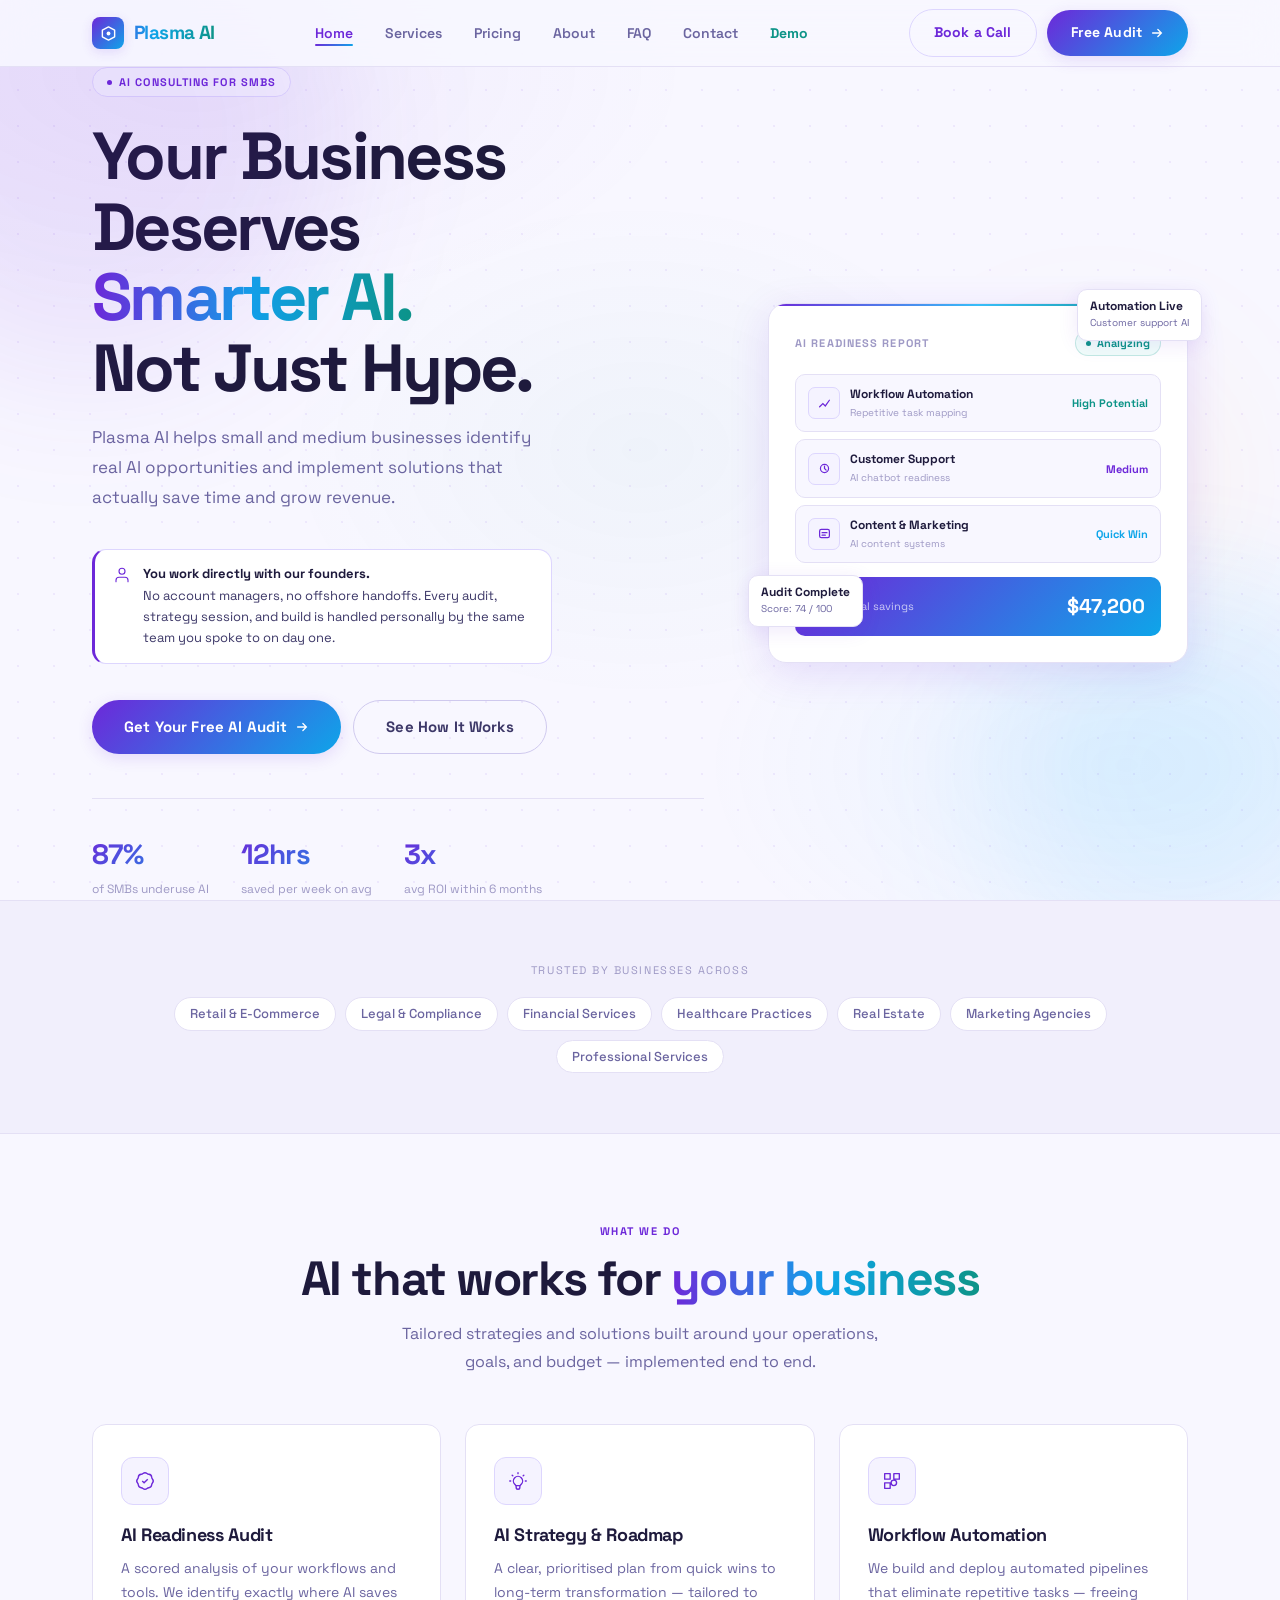
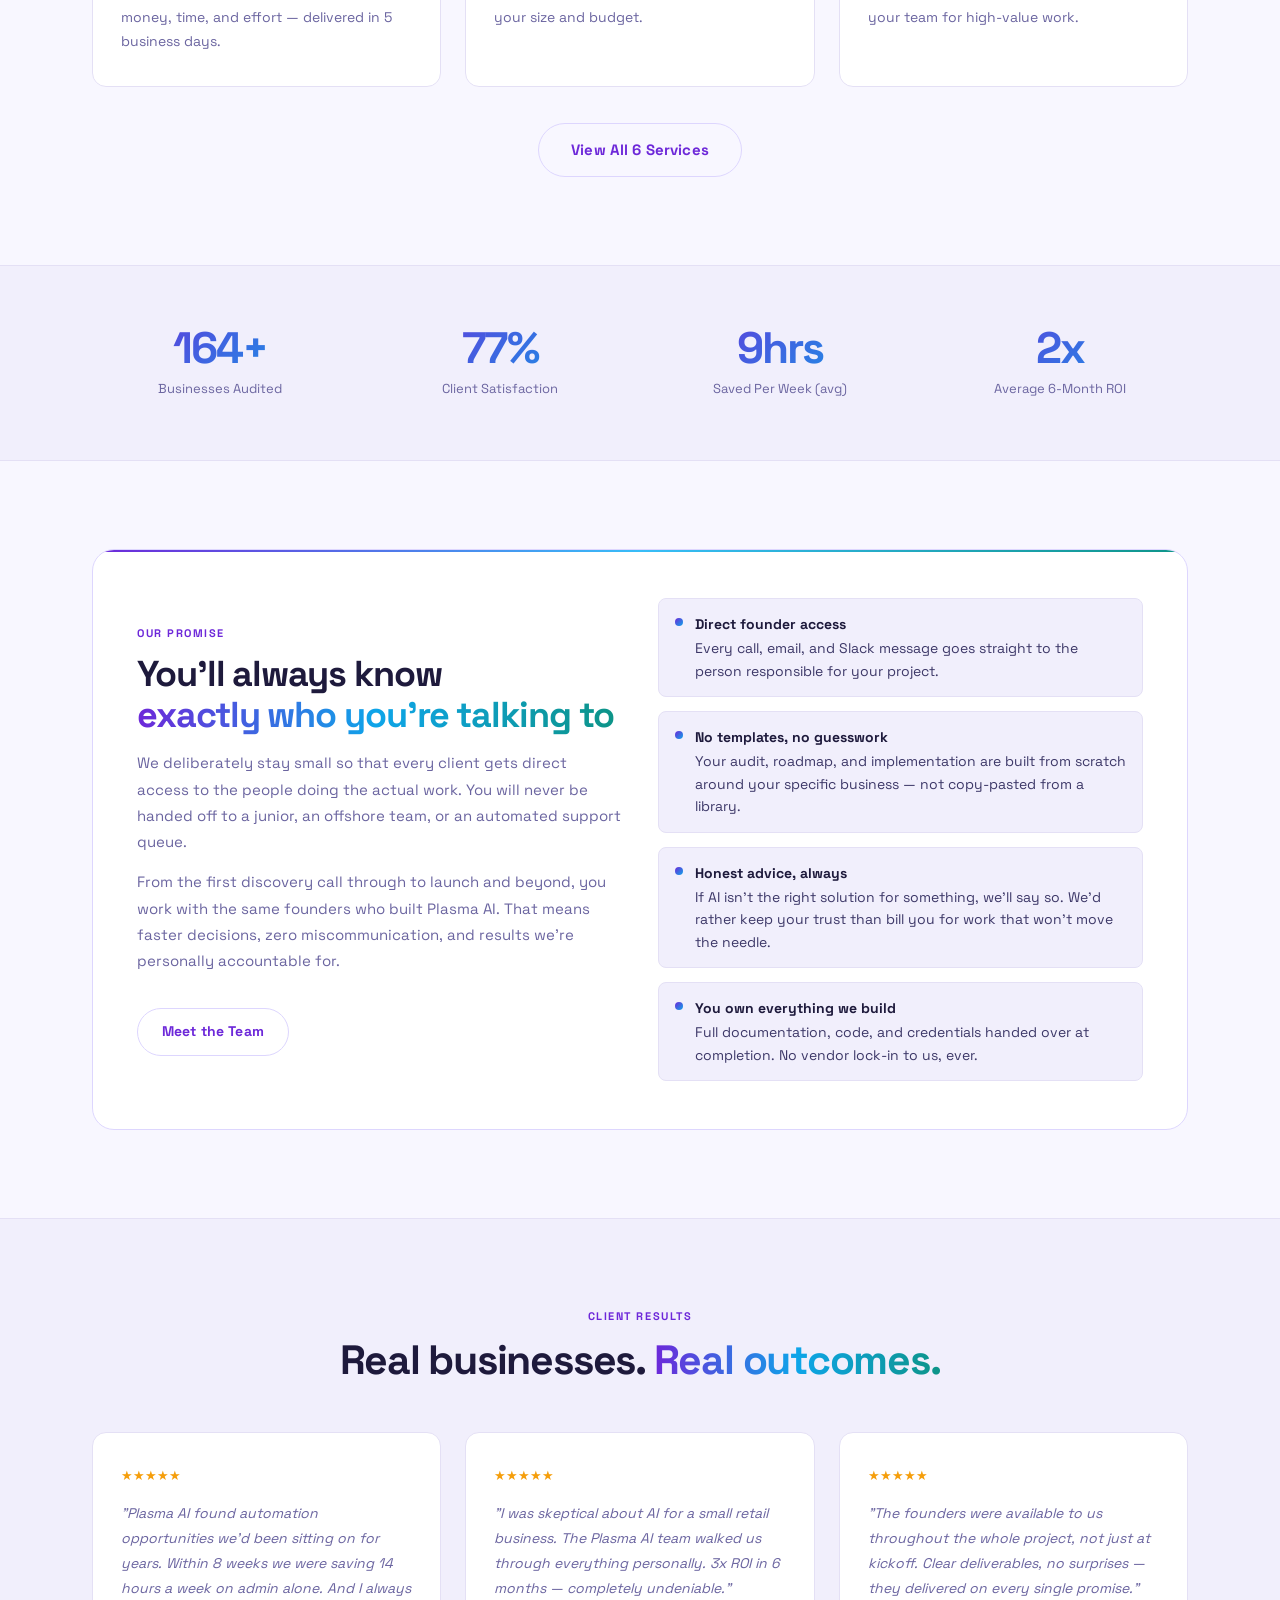
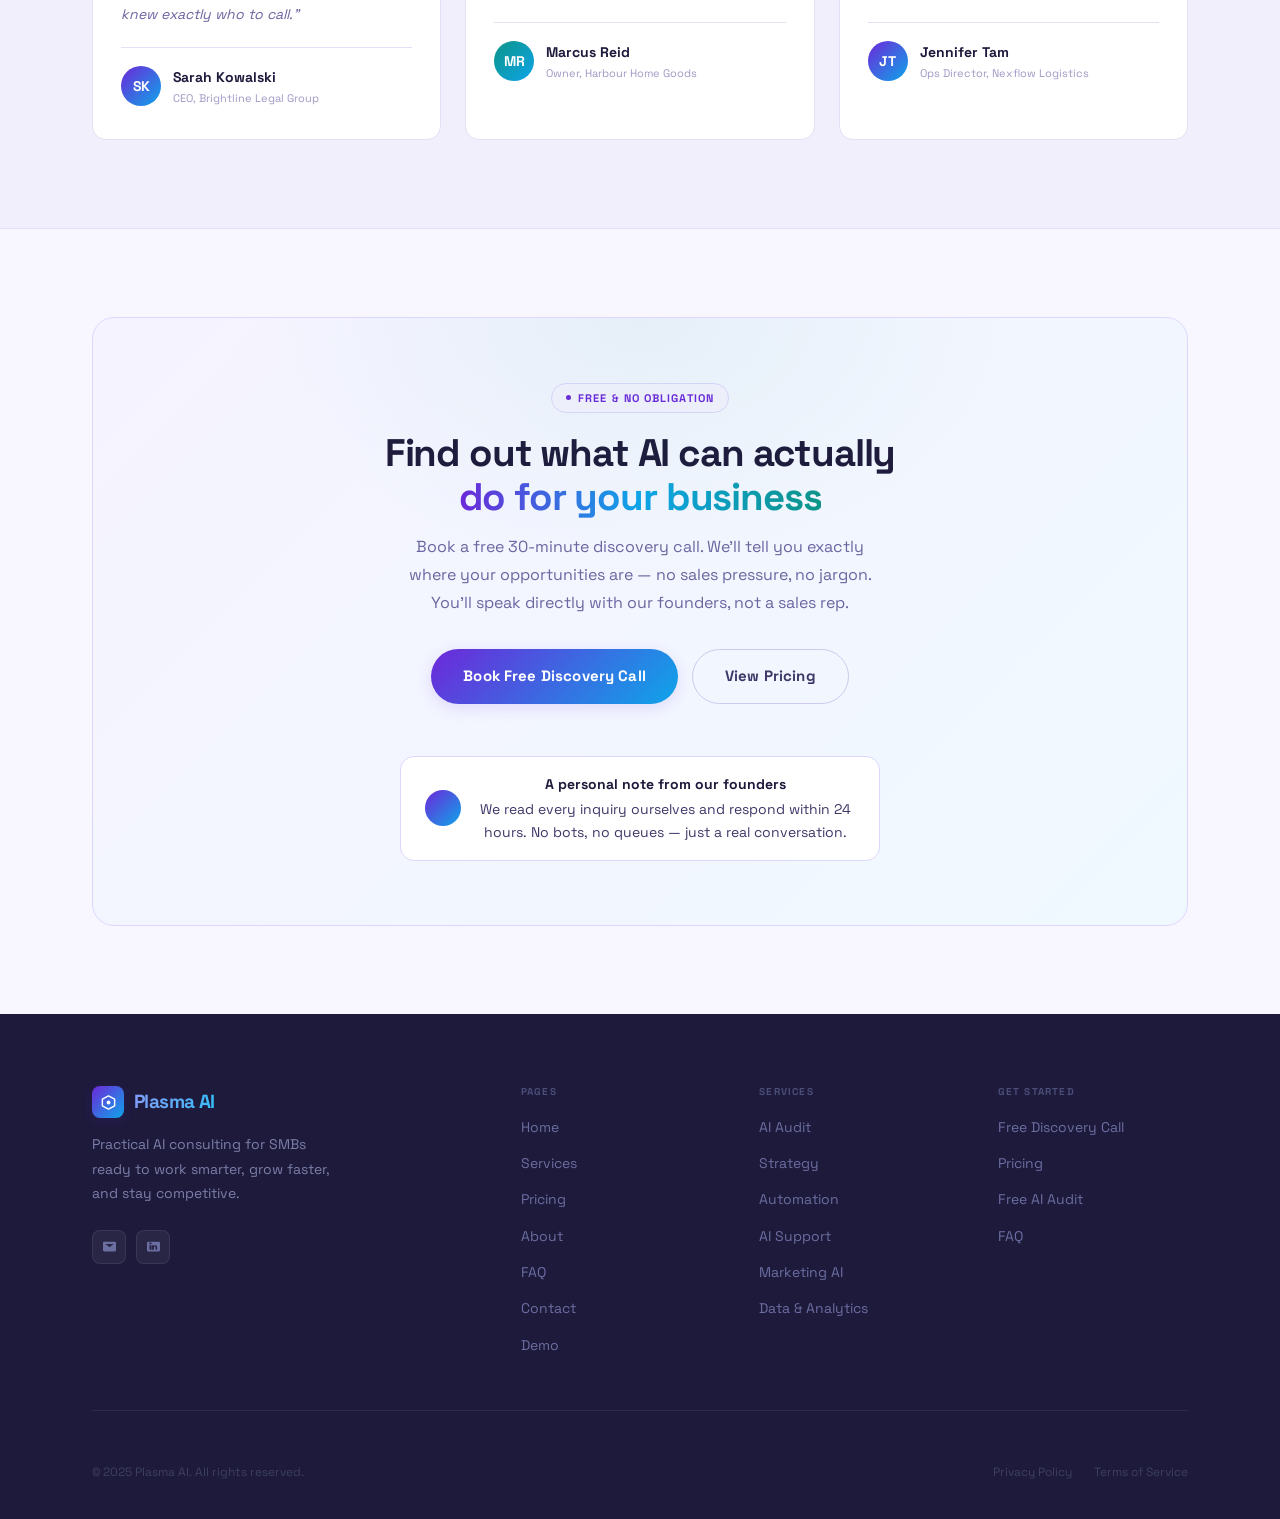
==== commit 74cf13ca: "Proper Pages" ====
--- a/index.html
+++ b/index.html
@@ -758,6 +758,6 @@
 
 
 <!-- JS is at /js/main.js relative to the root index.html -->
-<script src="main.js"></script>
+<script src="js/main.js"></script>
 </body>
 </html>
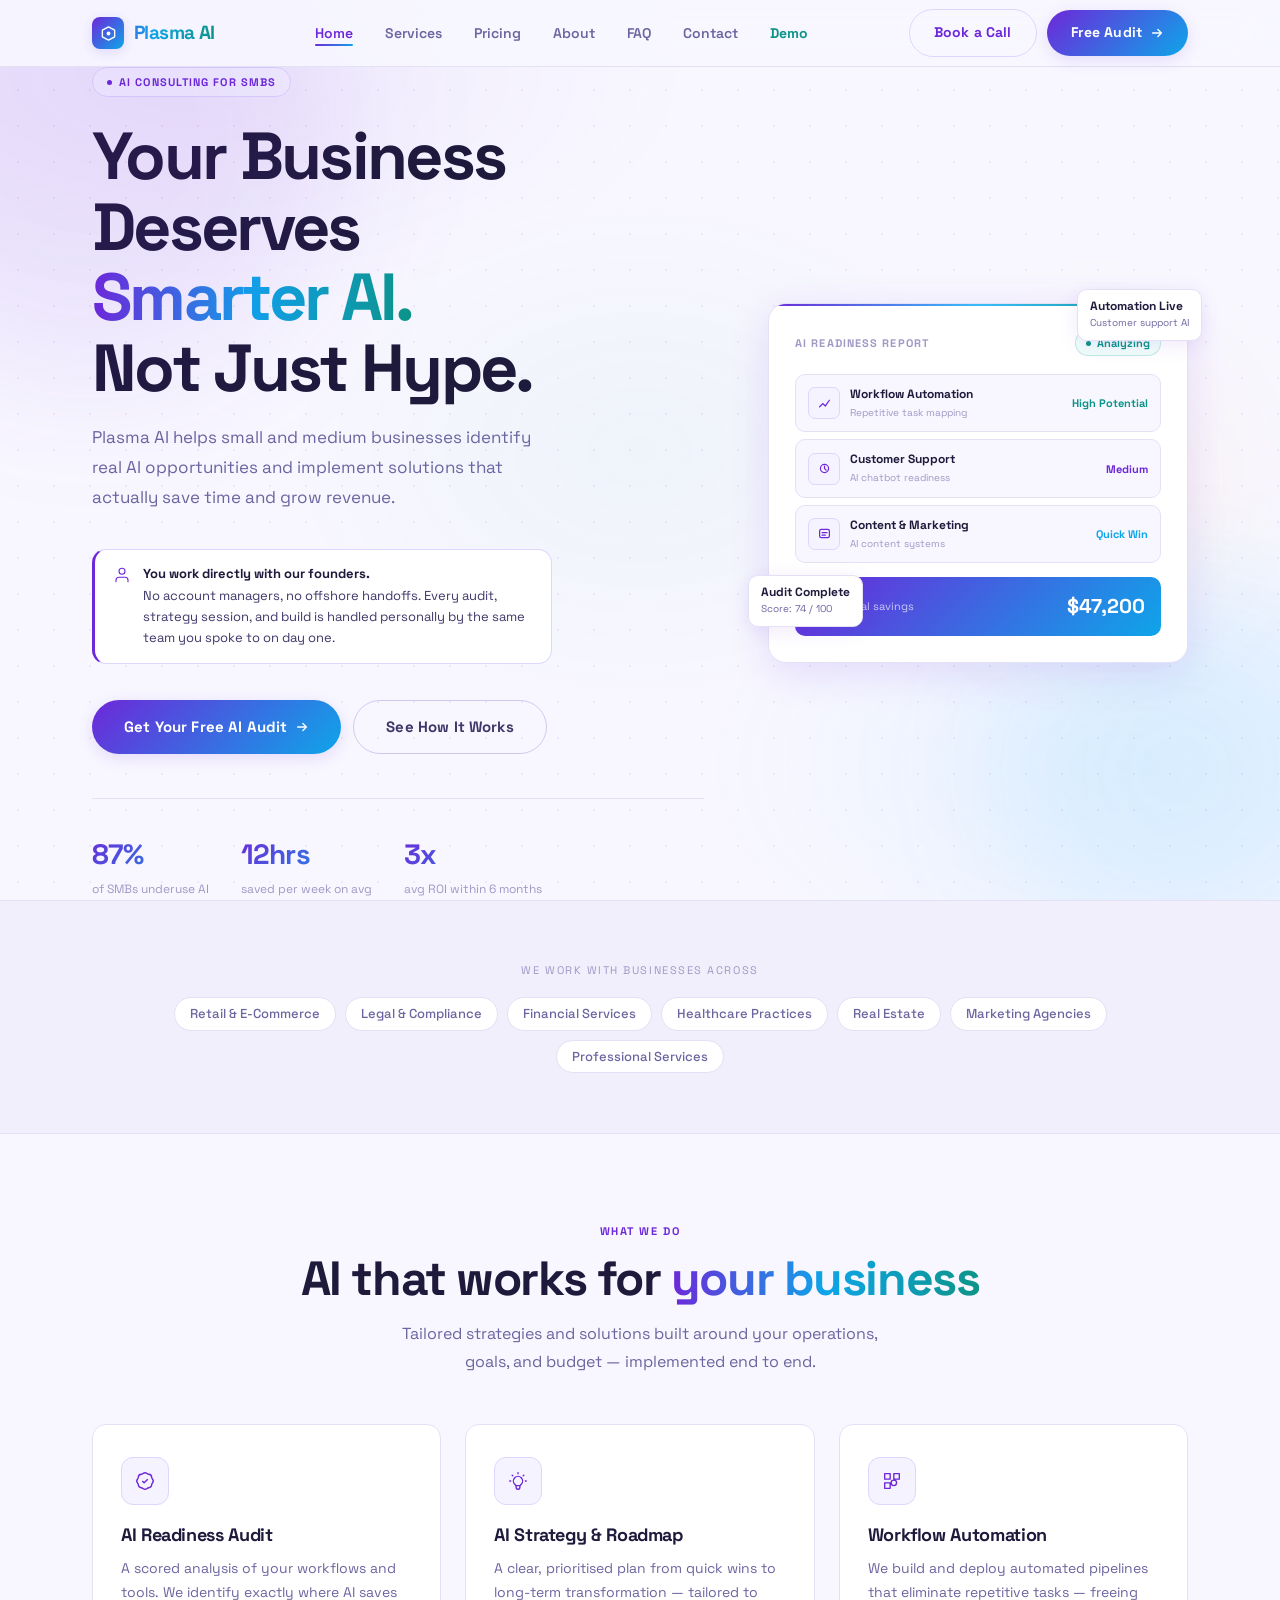
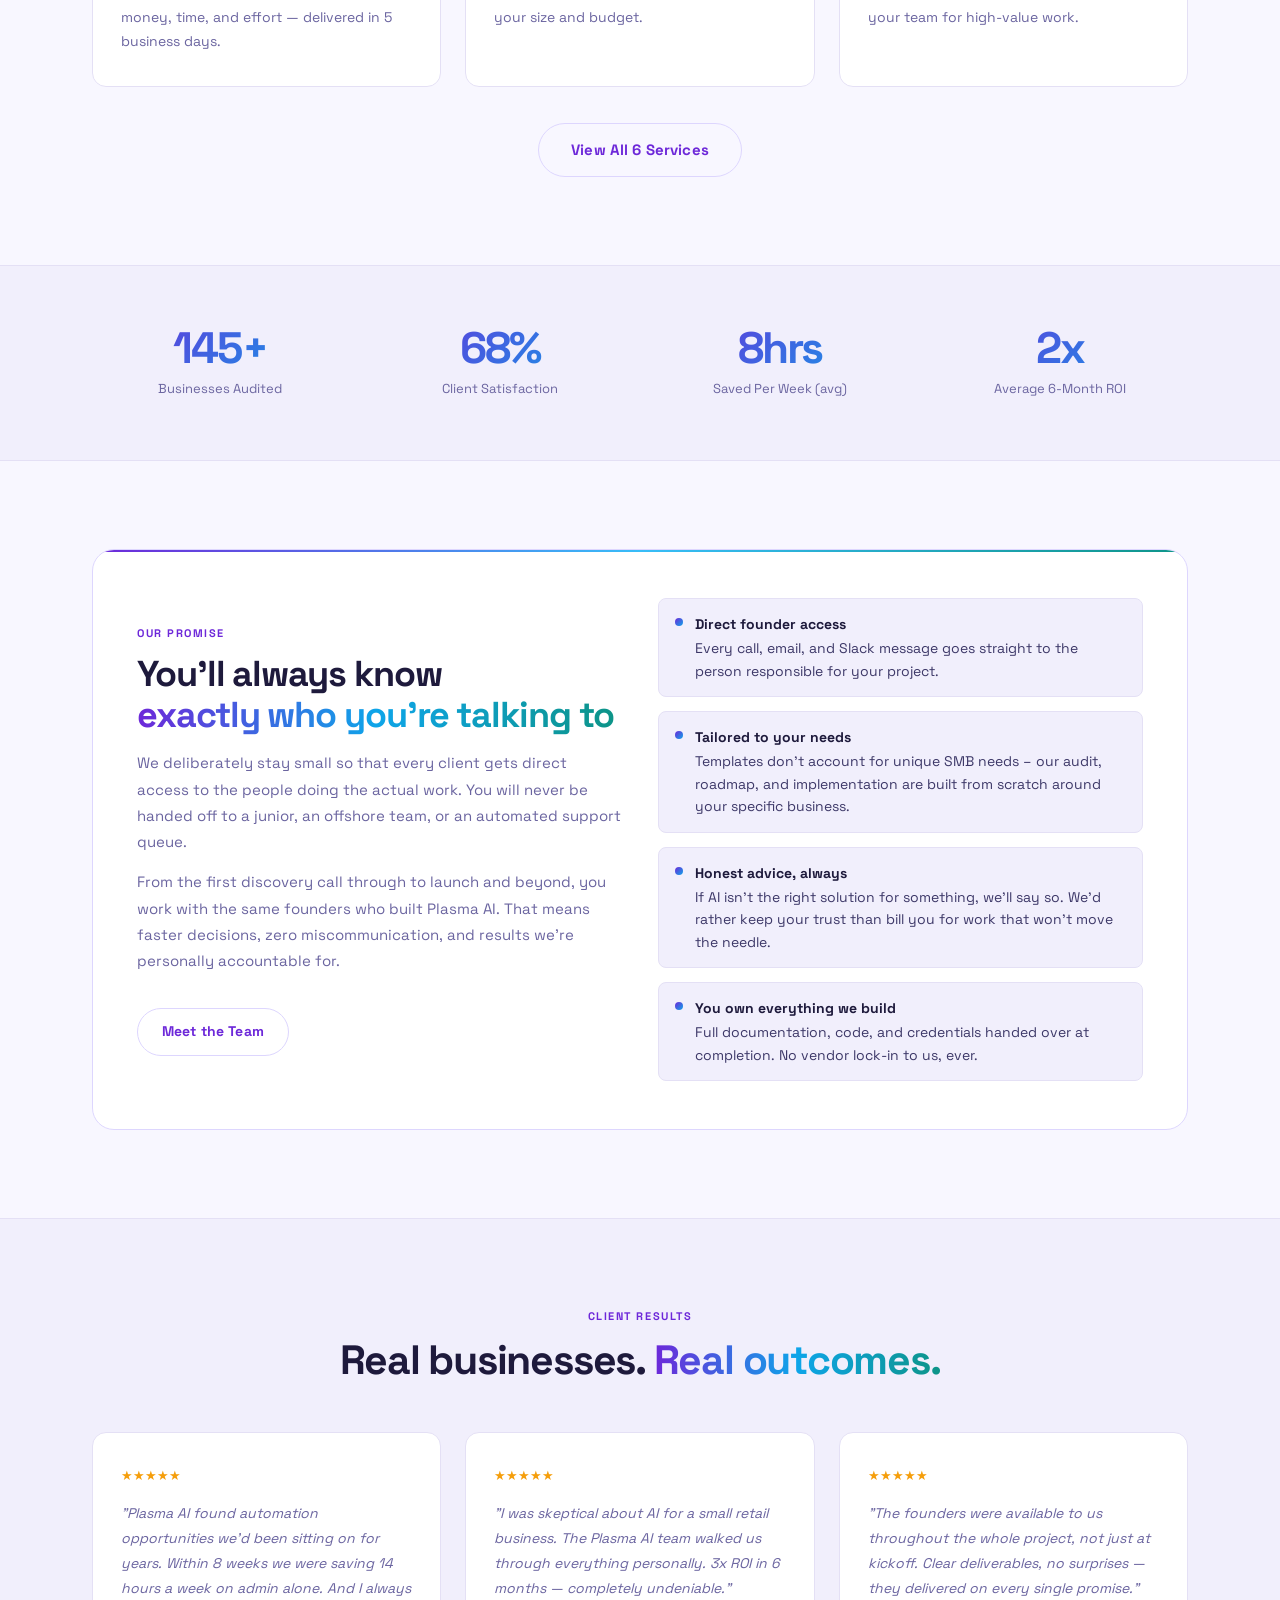
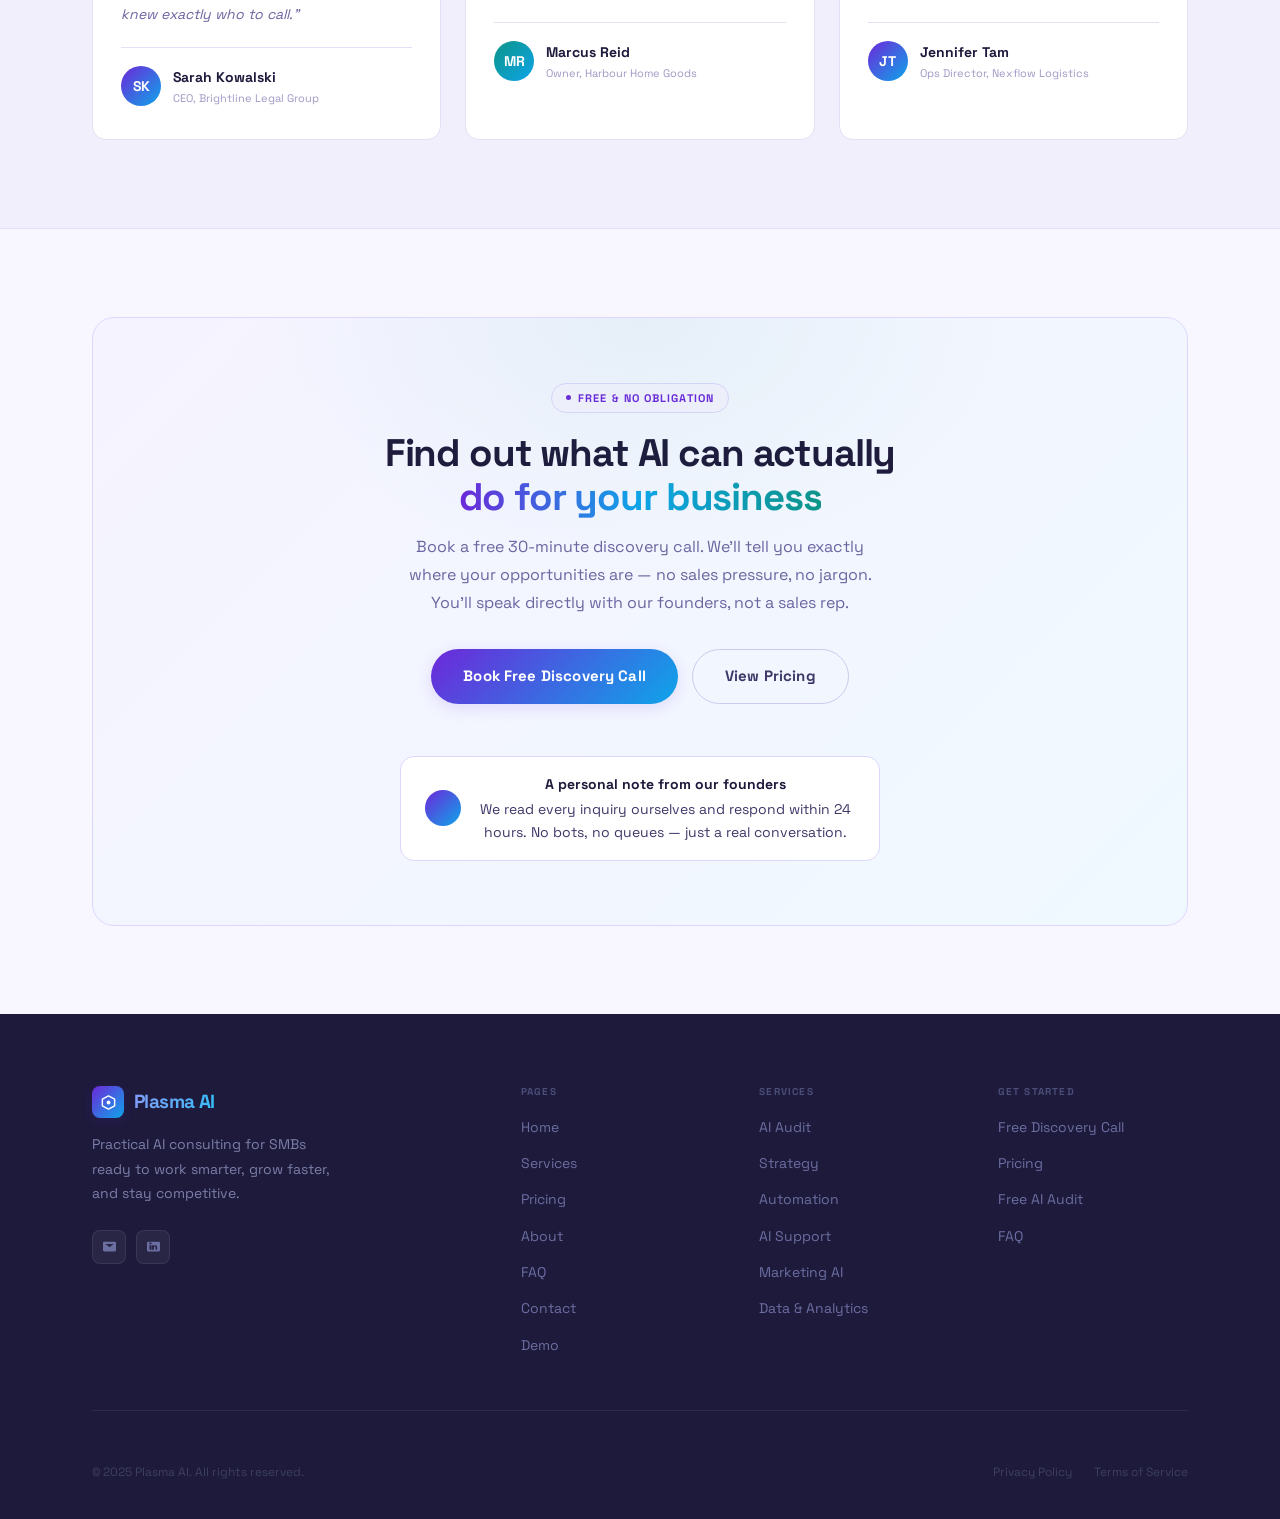
==== commit 408302b2: "Better subpage looks" ====
--- a/index.html
+++ b/index.html
@@ -53,17 +53,17 @@
         <li><a href="index.html">Home</a></li>
         <li><a href="services/services.html">Services</a></li>
         <li><a href="pricing/pricing.html">Pricing</a></li>
-        <li><a href="about/about.html">About</a></li>
+        <li><a href="about.html">About</a></li>
         <li><a href="faq/faq.html">FAQ</a></li>
-        <li><a href="contact/contact.html">Contact</a></li>
+        <li><a href="contact.html">Contact</a></li>
         <!-- Demo link styled differently — see .nav-demo in CSS -->
         <li><a href="demo/index.html" class="nav-demo">Demo</a></li>
       </ul>
 
       <!-- CTA buttons -->
       <div class="nav-cta">
-        <a href="contact/contact.html" class="btn btn--ghost">Book a Call</a>
-        <a href="contact/contact.html" class="btn btn--primary">
+        <a href="contact.html" class="btn btn--ghost">Book a Call</a>
+        <a href="contact.html" class="btn btn--primary">
           Free Audit
           <svg viewBox="0 0 16 16" fill="none">
             <path d="M3 8h10M9 4l4 4-4 4" stroke="currentColor"
@@ -139,7 +139,7 @@
 
         <!-- CTA buttons -->
         <div class="hero-actions">
-          <a href="contact/contact.html" class="btn btn--primary btn--lg">
+          <a href="contact.html" class="btn btn--primary btn--lg">
             Get Your Free AI Audit
             <svg viewBox="0 0 16 16" fill="none">
               <path d="M3 8h10M9 4l4 4-4 4" stroke="currentColor"
@@ -273,7 +273,7 @@
   <div class="container">
     <p style="text-align:center;font-size:11px;letter-spacing:0.14em;
               text-transform:uppercase;color:var(--text-faint);margin-bottom:18px;">
-      Trusted by businesses across
+      We work with businesses across
     </p>
     <!-- Industry pill tags -->
     <div style="display:flex;flex-wrap:wrap;gap:9px;justify-content:center;">
@@ -451,7 +451,7 @@
           decisions, zero miscommunication, and results we're personally
           accountable for.
         </p>
-        <a href="about/about.html" class="btn btn--ghost" style="margin-top:20px;">
+        <a href="about.html" class="btn btn--ghost" style="margin-top:20px;">
           Meet the Team
         </a>
       </div>
@@ -469,9 +469,9 @@
         <div class="promise-item">
           <div class="promise-dot"></div>
           <p>
-            <strong>No templates, no guesswork</strong>
-            Your audit, roadmap, and implementation are built from scratch
-            around your specific business — not copy-pasted from a library.
+            <strong>Tailored to your needs</strong>
+            Templates don't account for unique SMB needs – our audit, roadmap, and implementation are built from scratch
+            around your specific business.
           </p>
         </div>
         <div class="promise-item">
@@ -630,7 +630,7 @@
 
       <!-- CTA buttons -->
       <div class="actions">
-        <a href="contact/contact.html" class="btn btn--primary btn--lg">
+        <a href="contact.html" class="btn btn--primary btn--lg">
           Book Free Discovery Call
         </a>
         <a href="pricing/pricing.html" class="btn btn--outline btn--lg">
@@ -709,9 +709,9 @@
           <li><a href="index.html">Home</a></li>
           <li><a href="services/services.html">Services</a></li>
           <li><a href="pricing/pricing.html">Pricing</a></li>
-          <li><a href="about/about.html">About</a></li>
+          <li><a href="about.html">About</a></li>
           <li><a href="faq/faq.html">FAQ</a></li>
-          <li><a href="contact/contact.html">Contact</a></li>
+          <li><a href="contact.html">Contact</a></li>
           <li><a href="demo/index.html">Demo</a></li>
         </ul>
       </div>
@@ -733,9 +733,9 @@
       <div class="footer-col">
         <h4>Get Started</h4>
         <ul>
-          <li><a href="contact/contact.html">Free Discovery Call</a></li>
+          <li><a href="contact.html">Free Discovery Call</a></li>
           <li><a href="pricing/pricing.html">Pricing</a></li>
-          <li><a href="contact/contact.html">Free AI Audit</a></li>
+          <li><a href="contact.html">Free AI Audit</a></li>
           <li><a href="faq/faq.html">FAQ</a></li>
         </ul>
       </div>
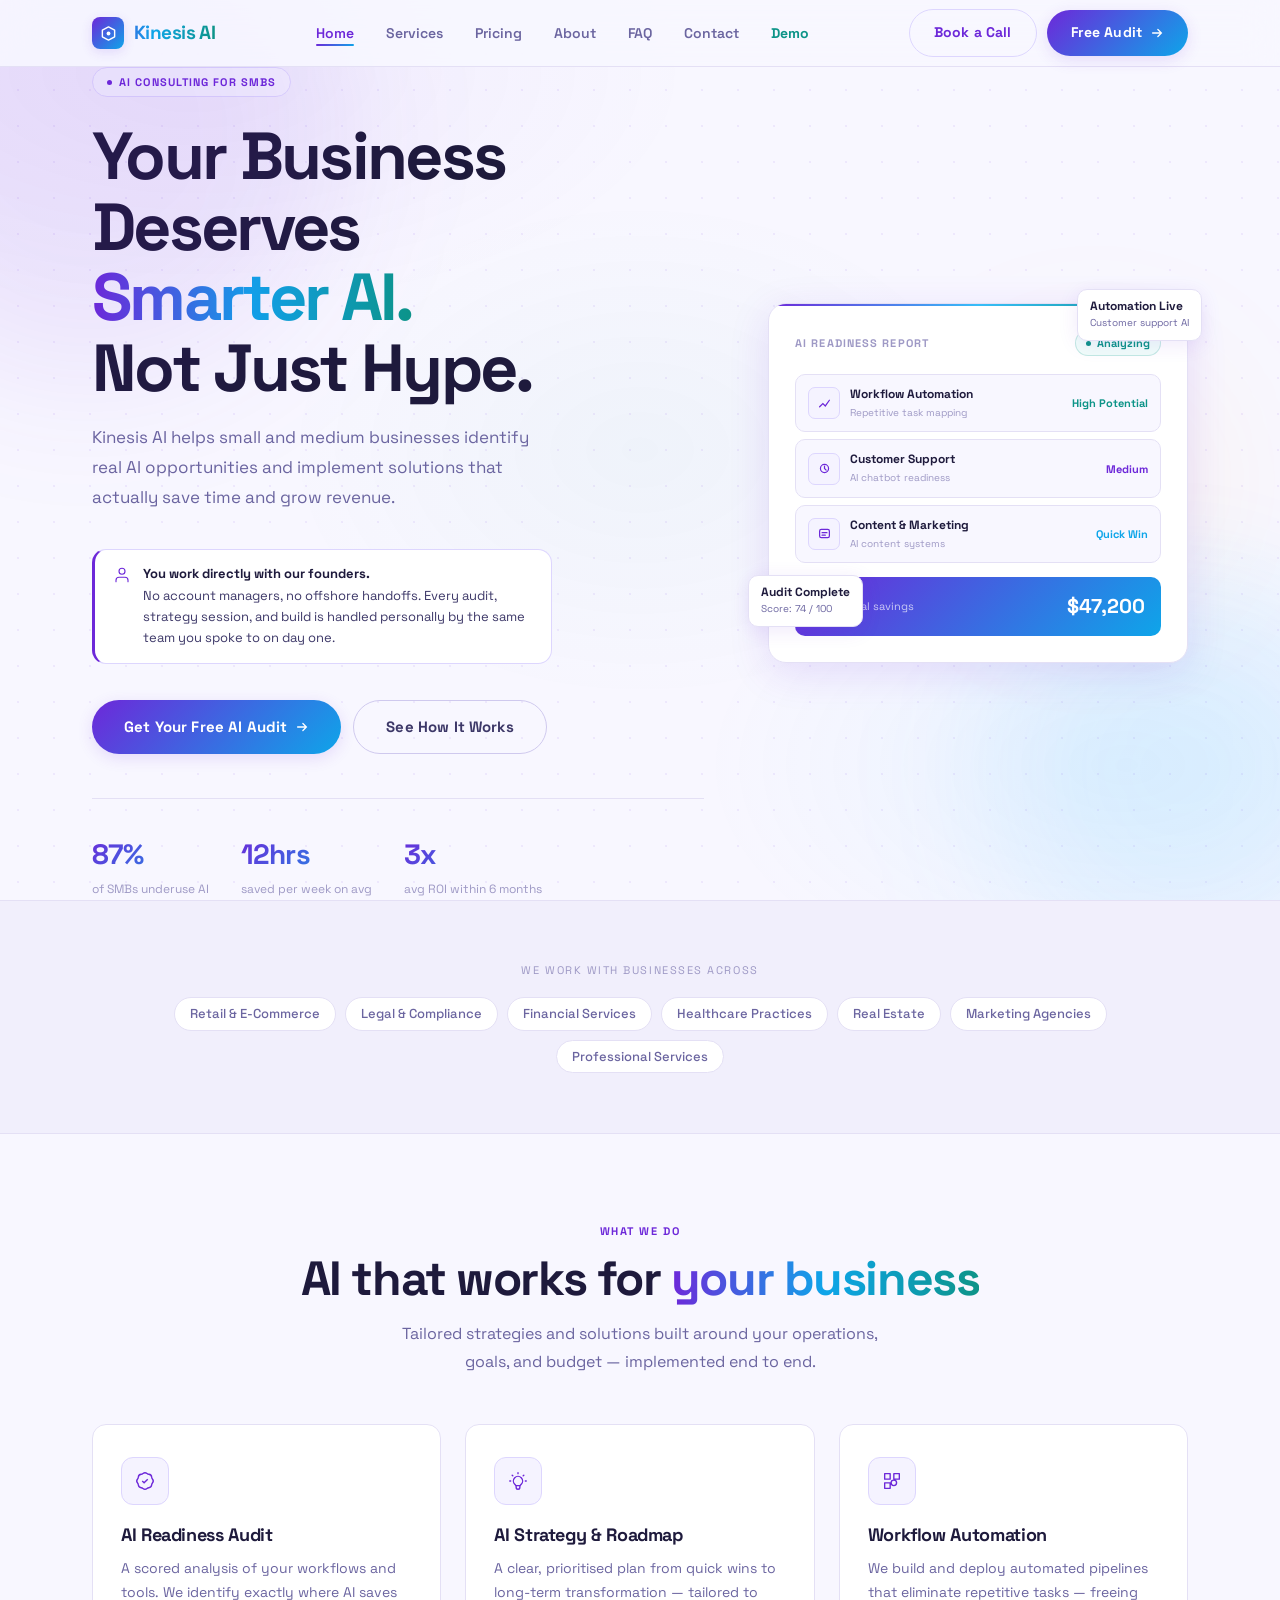
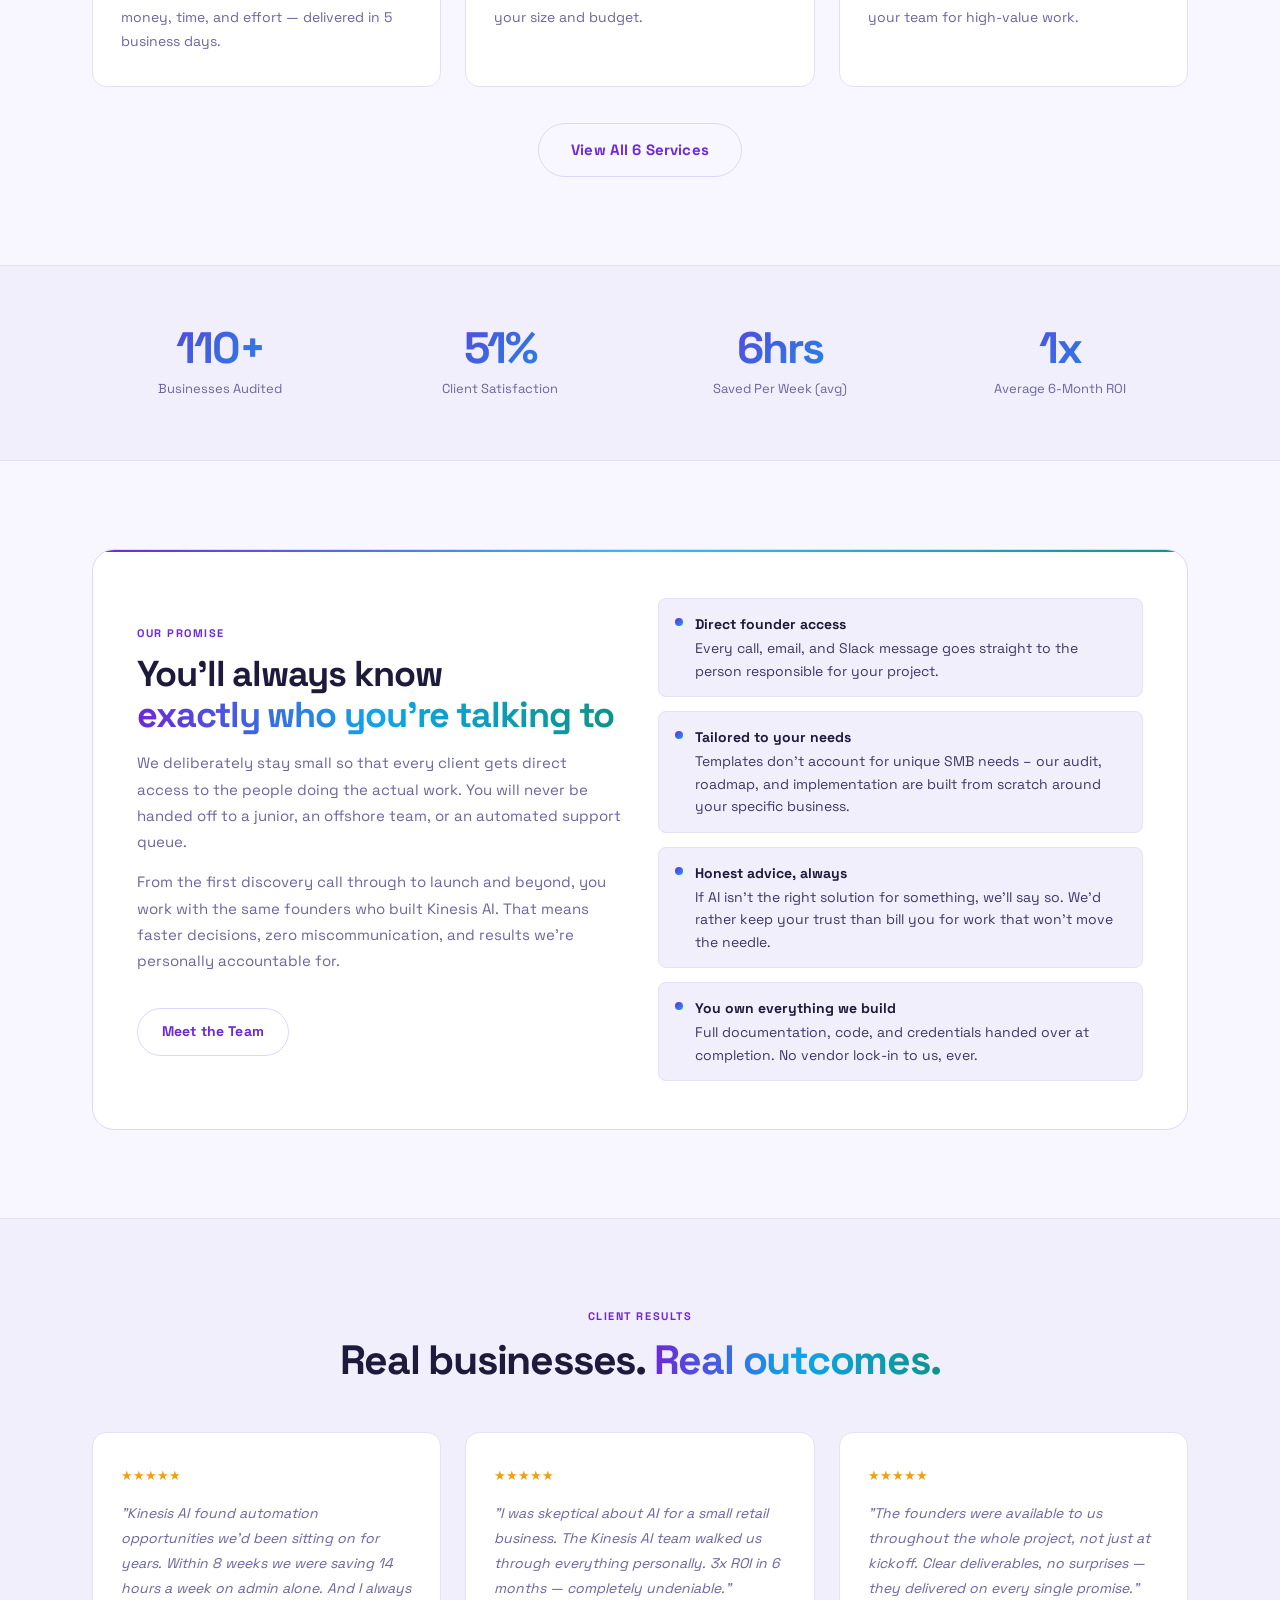
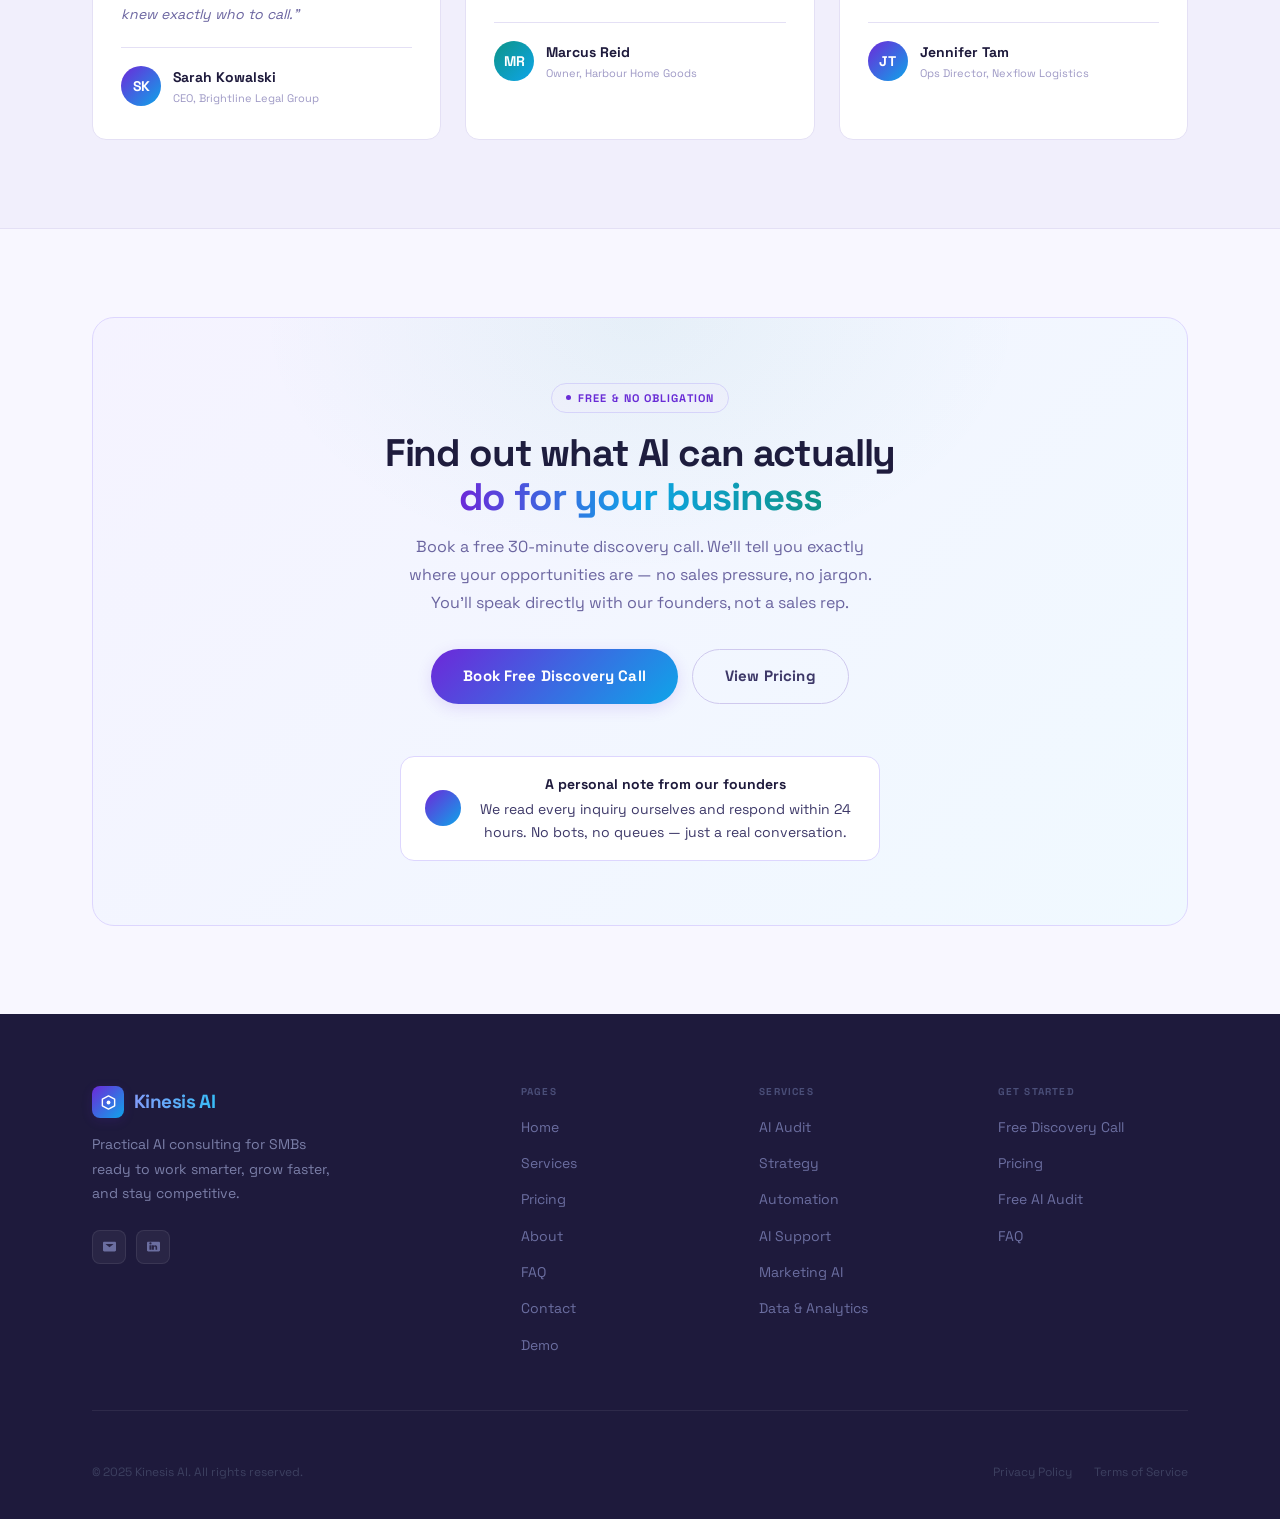
==== commit 87394253: "Name Change" ====
--- a/index.html
+++ b/index.html
@@ -1,7 +1,7 @@
 <!DOCTYPE html>
 <html lang="en">
 <!--
-  index.html — Plasma AI Homepage
+  index.html — Kinesis AI Homepage
   Location: / (root of repo)
   CSS:  css/main.css
   JS:   js/main.js
@@ -20,7 +20,7 @@
 <head>
   <meta charset="UTF-8">
   <meta name="viewport" content="width=device-width, initial-scale=1.0">
-  <title>Plasma AI — AI Consulting for Growing Businesses</title>
+  <title>Kinesis AI — AI Consulting for Growing Businesses</title>
   <!-- Stylesheet lives in /css/ relative to this root file -->
   <link rel="stylesheet" href="css/main.css">
 </head>
@@ -45,7 +45,7 @@
             <circle cx="9" cy="9" r="2" fill="white"/>
           </svg>
         </div>
-        Plasma AI
+        Kinesis AI
       </a>
 
       <!-- Desktop nav links -->
@@ -112,7 +112,7 @@
 
         <!-- Supporting copy -->
         <p class="hero-sub">
-          Plasma AI helps small and medium businesses identify real AI
+          Kinesis AI helps small and medium businesses identify real AI
           opportunities and implement solutions that actually save time
           and grow revenue.
         </p>
@@ -447,7 +447,7 @@
         </p>
         <p>
           From the first discovery call through to launch and beyond, you
-          work with the same founders who built Plasma AI. That means faster
+          work with the same founders who built Kinesis AI. That means faster
           decisions, zero miscommunication, and results we're personally
           accountable for.
         </p>
@@ -521,7 +521,7 @@
         </div>
         <p style="font-size:14px;color:var(--text-muted);line-height:1.8;
                   margin-bottom:20px;font-style:italic;">
-          "Plasma AI found automation opportunities we'd been sitting on for
+          "Kinesis AI found automation opportunities we'd been sitting on for
           years. Within 8 weeks we were saving 14 hours a week on admin alone.
           And I always knew exactly who to call."
         </p>
@@ -548,7 +548,7 @@
         </div>
         <p style="font-size:14px;color:var(--text-muted);line-height:1.8;
                   margin-bottom:20px;font-style:italic;">
-          "I was skeptical about AI for a small retail business. The Plasma AI
+          "I was skeptical about AI for a small retail business. The Kinesis AI
           team walked us through everything personally. 3x ROI in 6 months —
           completely undeniable."
         </p>
@@ -675,7 +675,7 @@
               <circle cx="9" cy="9" r="2" fill="white"/>
             </svg>
           </div>
-          Plasma AI
+          Kinesis AI
         </a>
         <p class="footer-tagline">
           Practical AI consulting for SMBs ready to work smarter,
@@ -745,7 +745,7 @@
     <!-- Copyright bar -->
     <div class="footer-bottom">
       <span class="footer-copy">
-        &copy; 2025 Plasma AI. All rights reserved.
+        &copy; 2025 Kinesis AI. All rights reserved.
       </span>
       <div class="footer-legal">
         <a href="#">Privacy Policy</a>
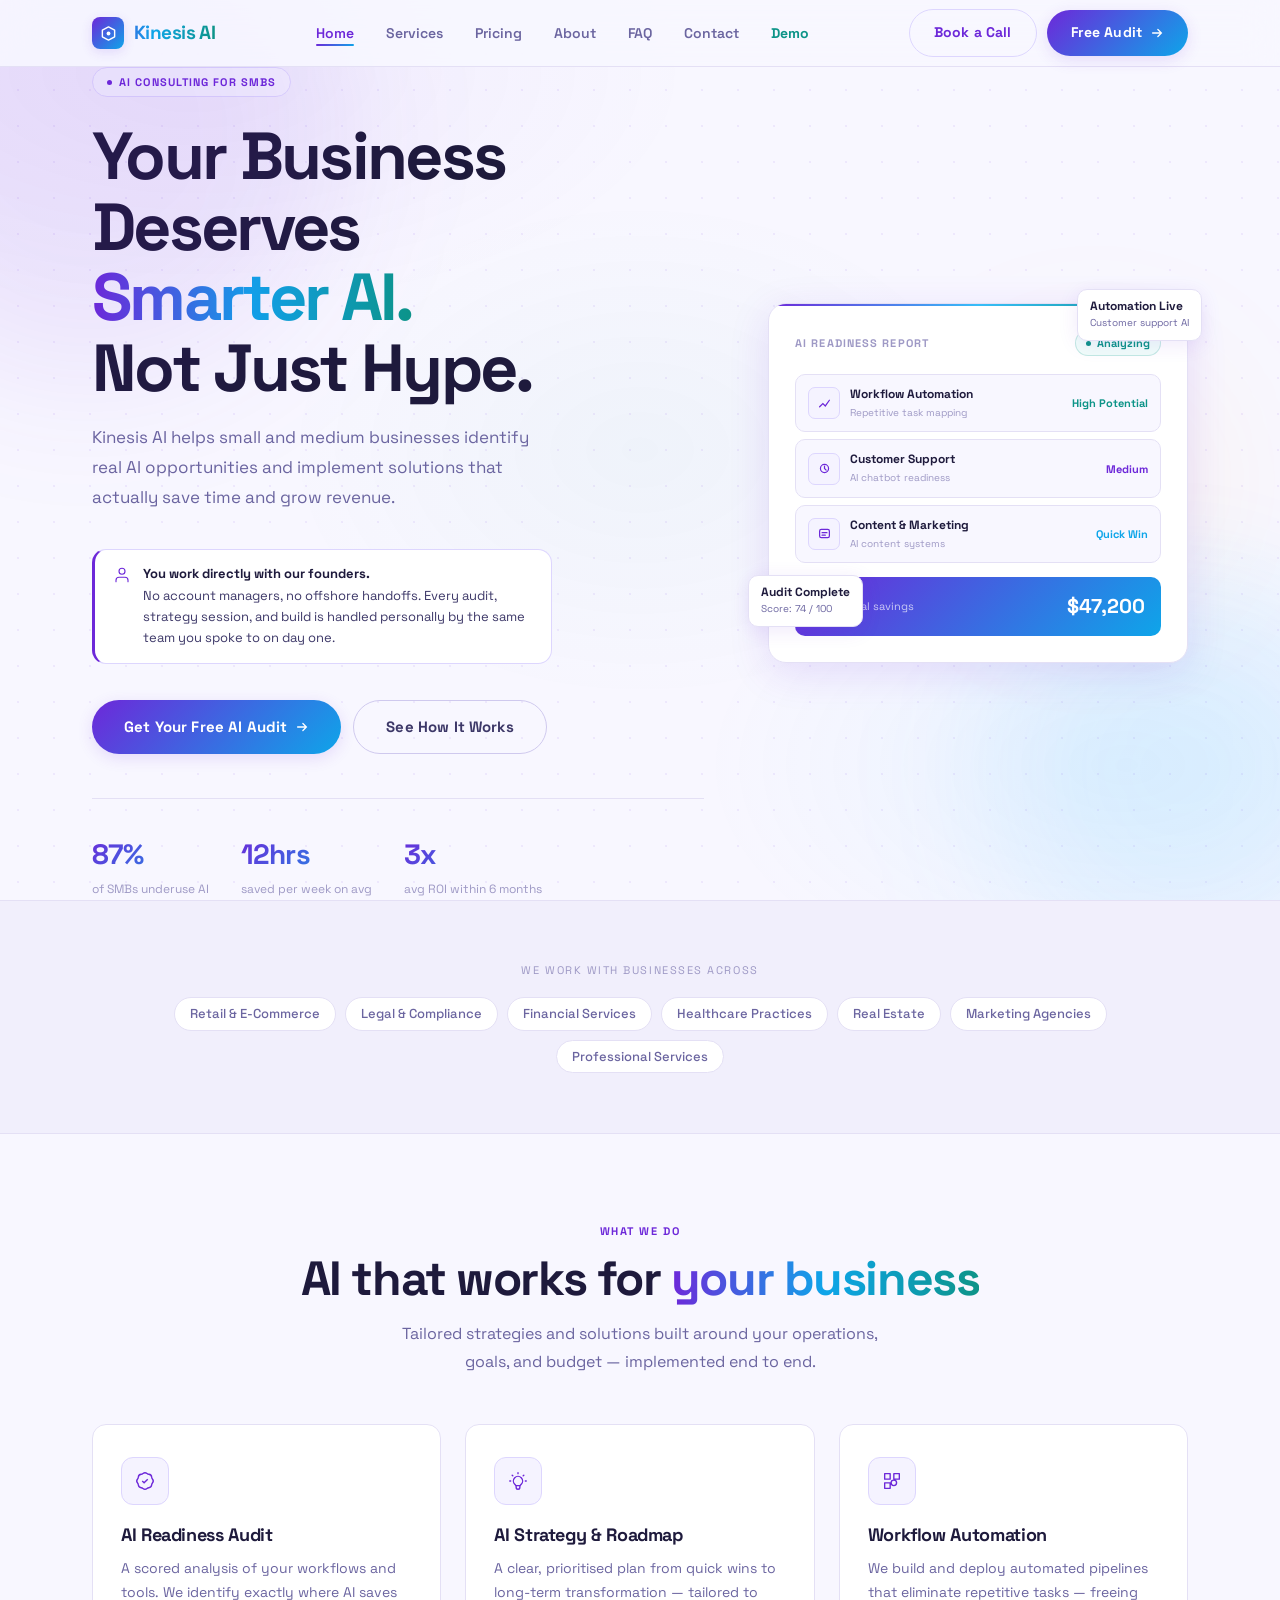
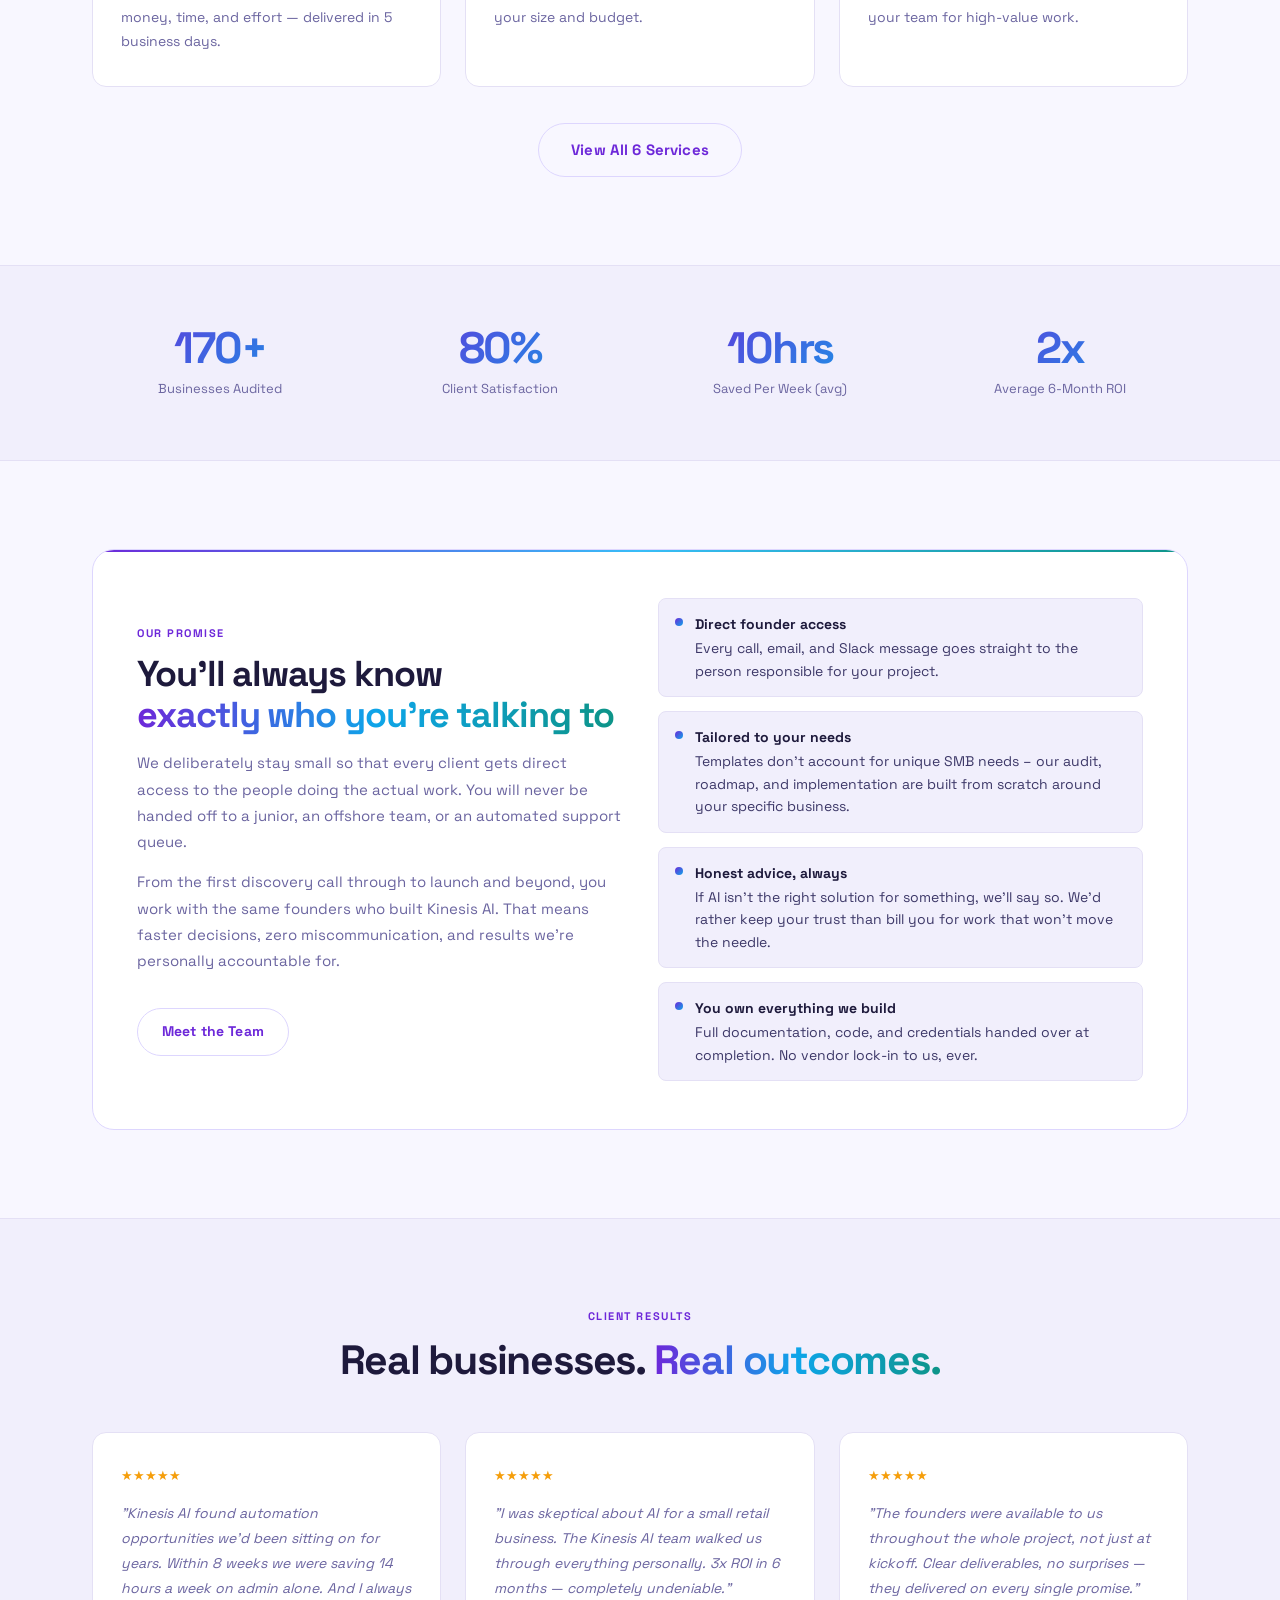
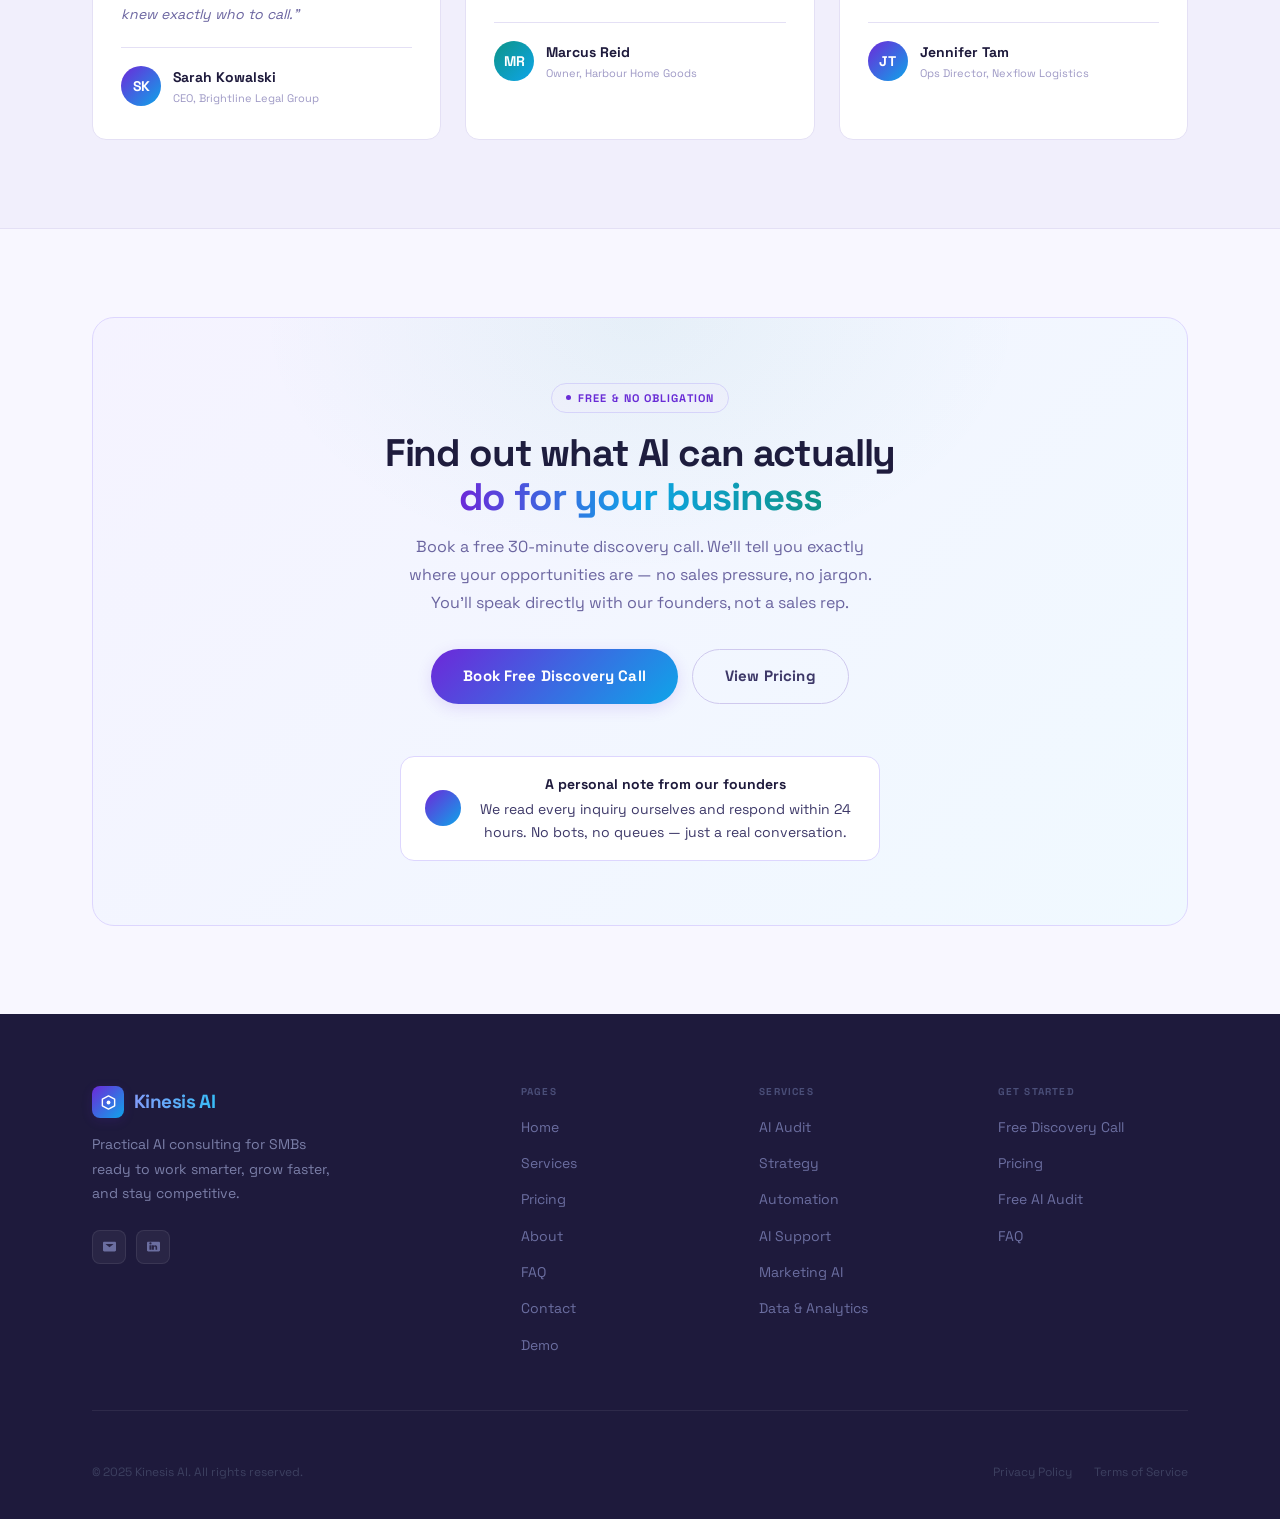
==== commit 64ad71c7: "Updated v3 with more relevant info" ====
--- a/index.html
+++ b/index.html
@@ -54,8 +54,8 @@
         <li><a href="services/services.html">Services</a></li>
         <li><a href="pricing/pricing.html">Pricing</a></li>
         <li><a href="about.html">About</a></li>
-        <li><a href="faq/faq.html">FAQ</a></li>
-        <li><a href="contact.html">Contact</a></li>
+        <li><a href="faq.html">FAQ</a></li>
+        <li><a href="contact/contact.html">Contact</a></li>
         <!-- Demo link styled differently — see .nav-demo in CSS -->
         <li><a href="demo/index.html" class="nav-demo">Demo</a></li>
       </ul>
@@ -630,7 +630,7 @@
 
       <!-- CTA buttons -->
       <div class="actions">
-        <a href="contact.html" class="btn btn--primary btn--lg">
+        <a href="contact/contact.html" class="btn btn--primary btn--lg">
           Book Free Discovery Call
         </a>
         <a href="pricing/pricing.html" class="btn btn--outline btn--lg">
--- a/css/main.css
+++ b/css/main.css
@@ -1,5 +1,5 @@
 /* ============================================================
-   Plasma AI — css/main.css
+   Kinesis AI — css/main.css
    Light theme: Purple + Sky Blue + Teal + Yellow hints
    Font: Space Grotesk (bold, techy, not aggressive)
    
@@ -70,6 +70,7 @@
   --teal-glow:     rgba(13, 148, 136, 0.14);
 
   --yellow:        #F59E0B;   /* Accent hint only — use sparingly */
+  --yellow-bright: #ffdc2c;
   --yellow-pale:   #FFFBEB;
 
   /* --- Backgrounds --- */
@@ -84,6 +85,9 @@
   --border-2:      #CFC9EE;   /* Slightly stronger border */
   --border-blue:   #BAE6FD;   /* Blue-tinted border */
   --border-purple: #DDD6FE;   /* Purple-tinted border */
+  --border-teal: #bcfcf3;
+  --border-yellow: #fef9d6;
+  --border-grad: linear-gradient(#BAE6FD, #DDD6FE);
 
   /* --- Text --- */
   --text:          #1E1A3C;   /* Near-black with purple tint */
@@ -95,9 +99,11 @@
   --grad-main:     linear-gradient(135deg, var(--purple) 0%, var(--blue-mid) 100%);
   --grad-accent:   linear-gradient(135deg, var(--teal) 0%, var(--blue-mid) 100%);
   --grad-full:     linear-gradient(135deg, var(--purple) 0%, var(--blue) 50%, var(--teal) 100%);
+  --grad-span:     linear-gradient(135deg, var(--purple-light) 0%, var(--blue) 33%, var(--teal-light) 70%, var(--yellow-bright) 100%);
   --grad-text:     linear-gradient(90deg, var(--purple), var(--blue-mid), var(--teal));
   --grad-subtle:   linear-gradient(135deg, var(--purple-pale) 0%, var(--blue-pale) 100%);
   --grad-yellow:   linear-gradient(90deg, var(--yellow), var(--teal));
+  
 
   /* --- Spacing & shape --- */
   --radius:        14px;
@@ -489,6 +495,28 @@
   -webkit-background-clip: text;
   -webkit-text-fill-color: transparent;
   background-clip: text;
+}
+
+.grad-border {
+  position: relative;
+  padding: 2px;
+  background: var(--surface);
+  border-radius: var(--radius-lg);
+}
+
+.grad-border::before {
+  content: '';
+  position: absolute;
+  inset: 0;
+  border-radius: inherit;
+  padding: 1px; /* ← border thickness, change to 3px for thicker */
+  background: linear-gradient(135deg, var(--purple), var(--blue-mid), var(--teal));
+  -webkit-mask:
+    linear-gradient(#fff 0 0) content-box,
+    linear-gradient(#fff 0 0);
+  -webkit-mask-composite: xor;
+  mask-composite: exclude;
+  pointer-events: none;
 }
 
 
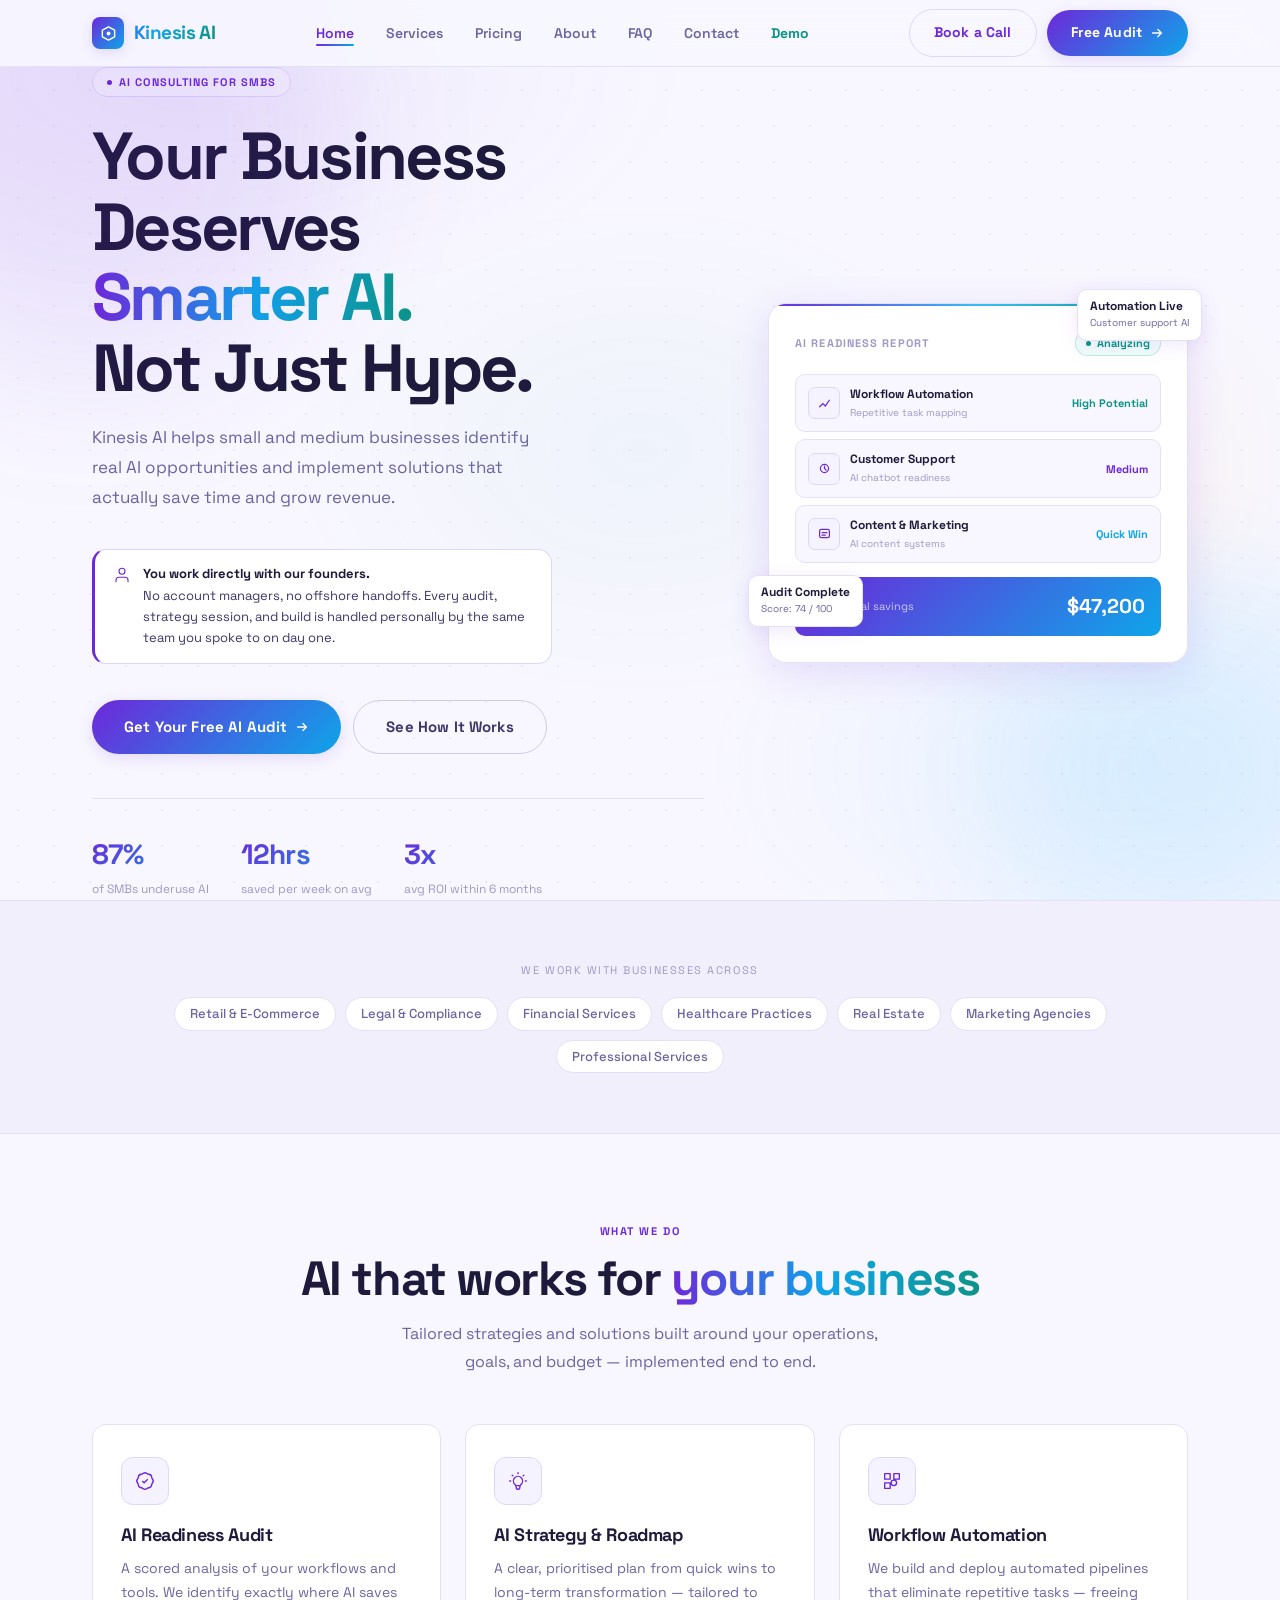
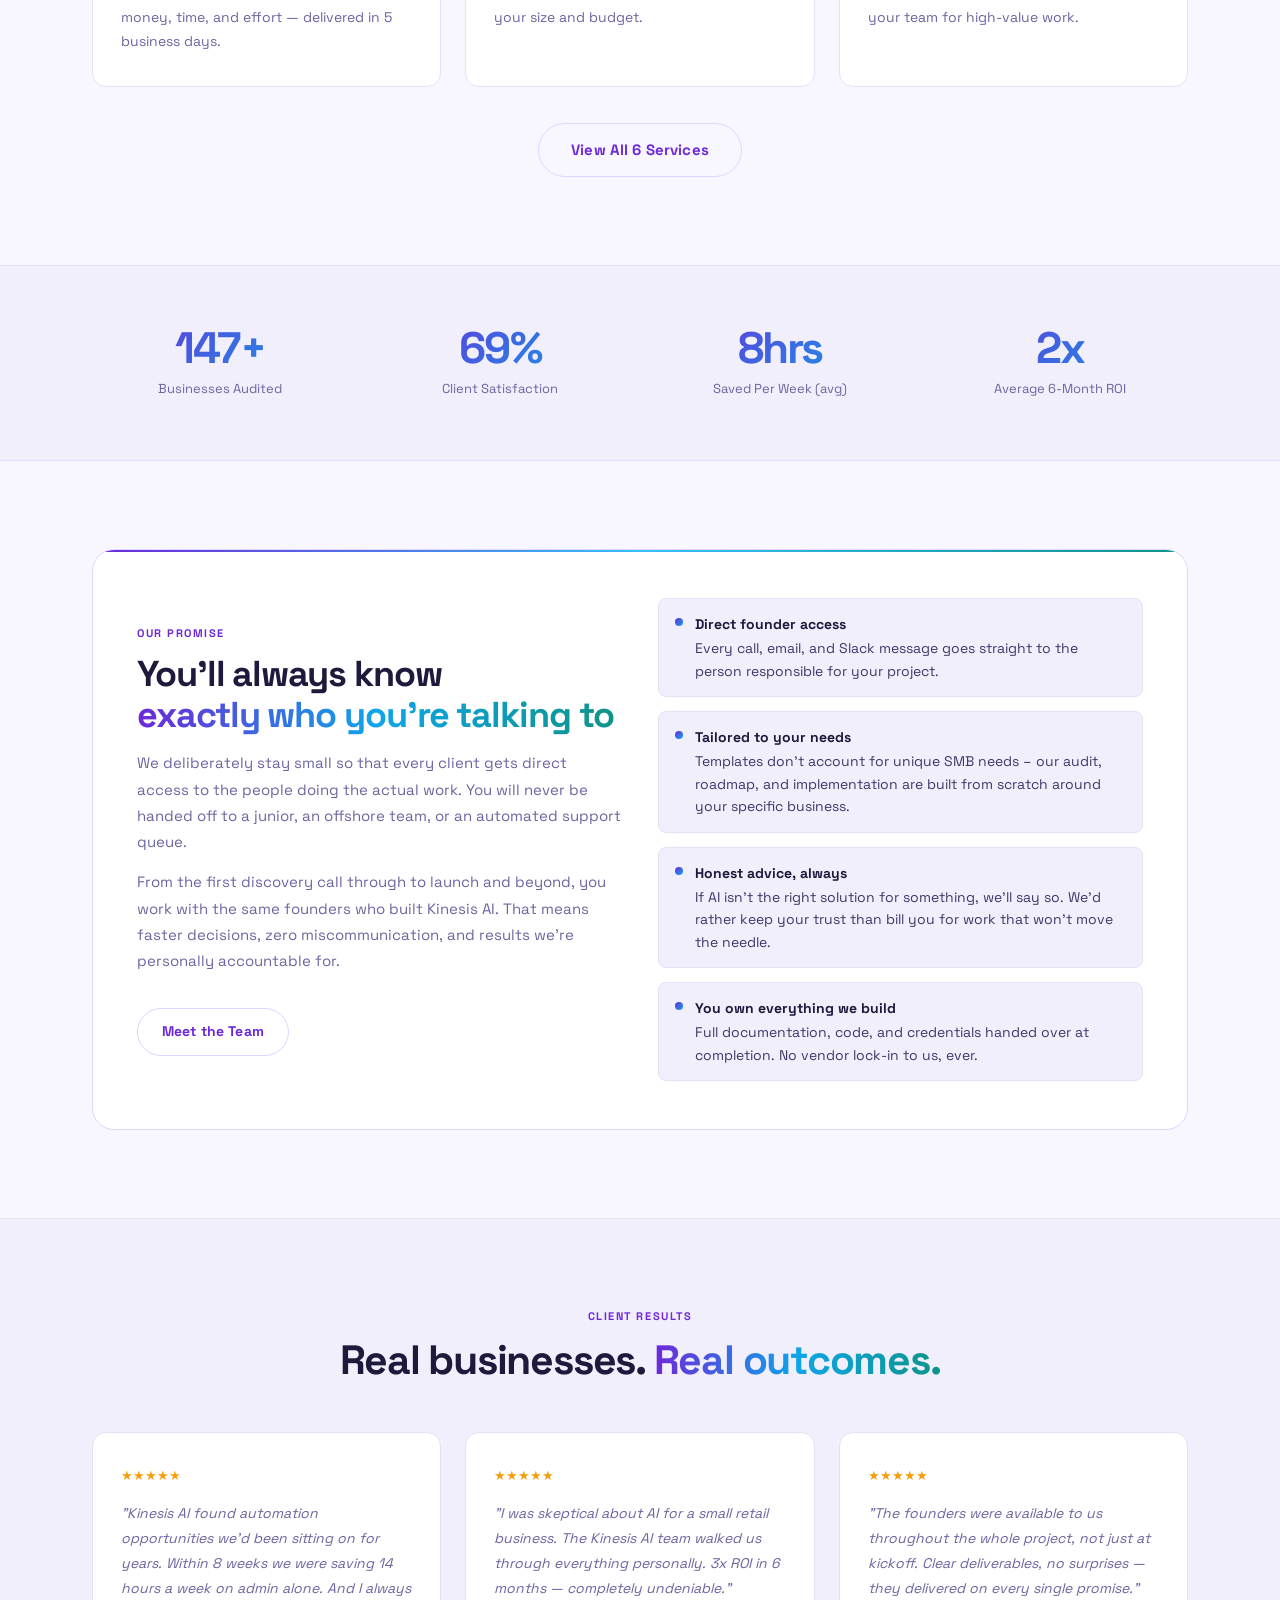
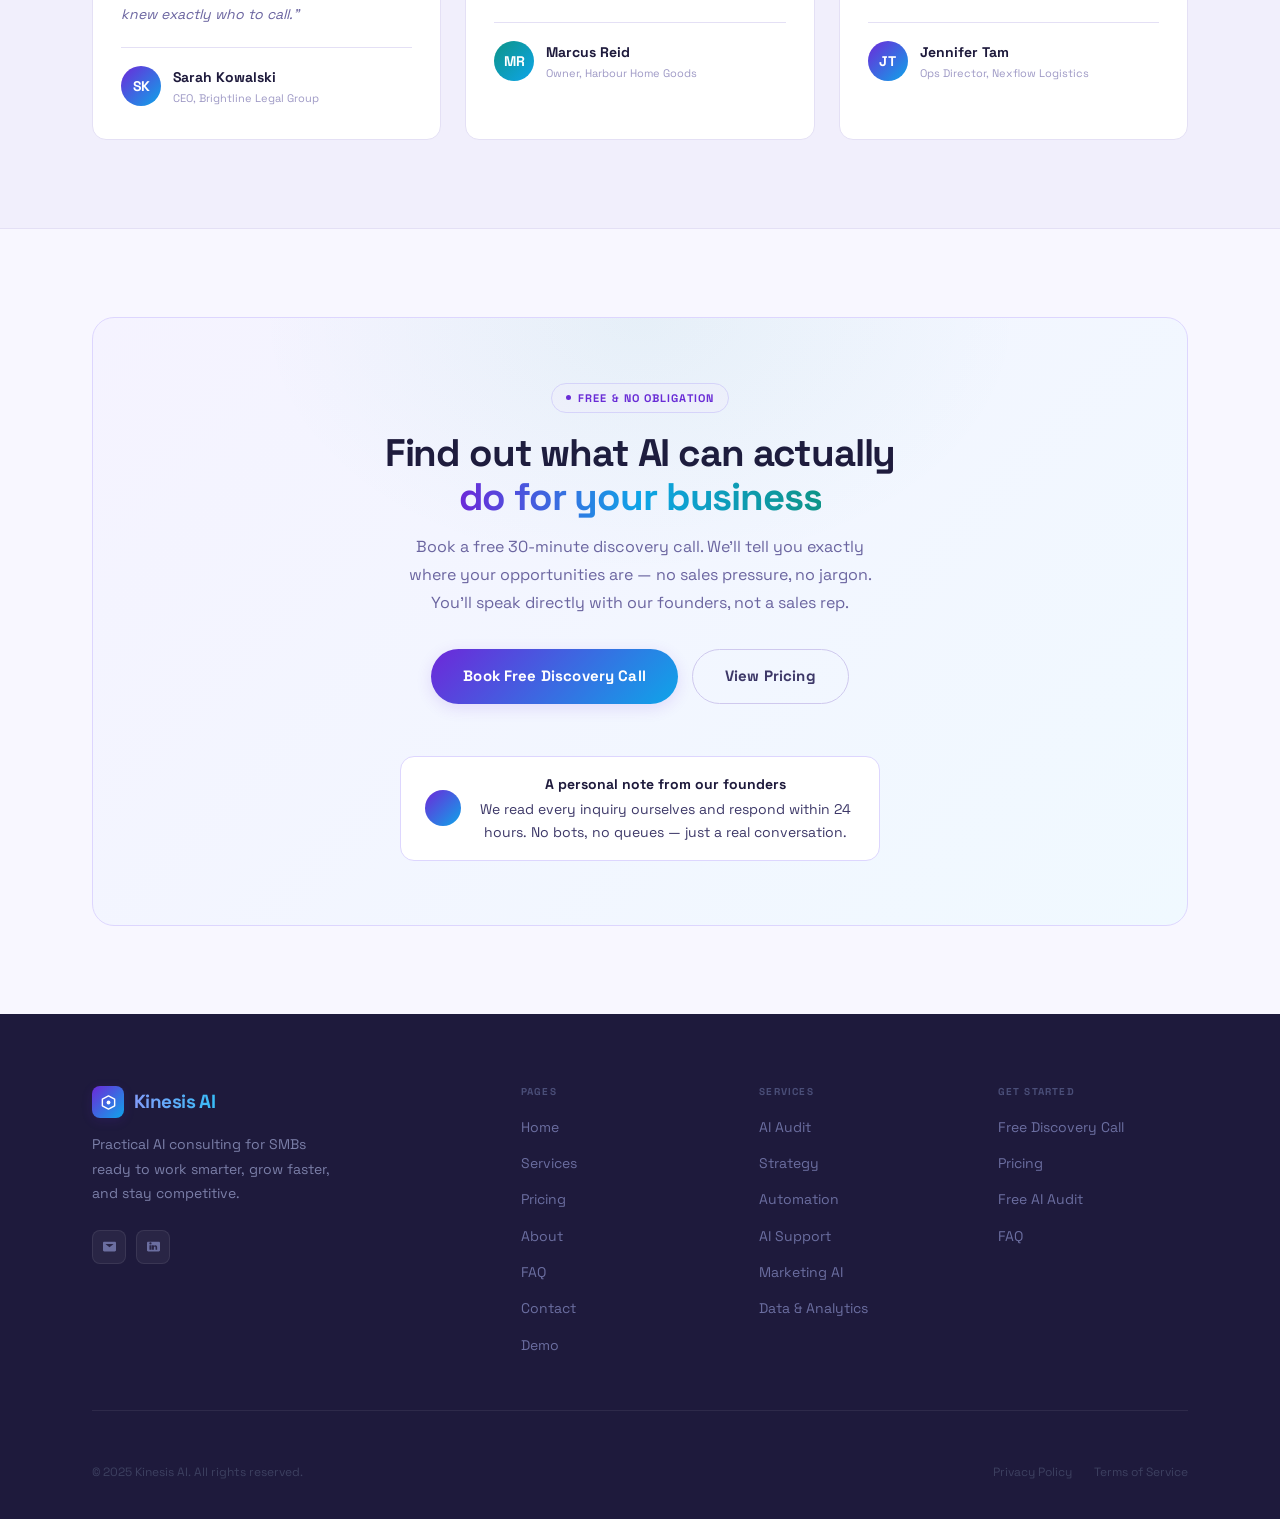
==== commit 315f6a9b: "nav issues 2 (faq page)" ====
--- a/index.html
+++ b/index.html
@@ -710,7 +710,7 @@
           <li><a href="services/services.html">Services</a></li>
           <li><a href="pricing/pricing.html">Pricing</a></li>
           <li><a href="about.html">About</a></li>
-          <li><a href="faq/faq.html">FAQ</a></li>
+          <li><a href="faq.html">FAQ</a></li>
           <li><a href="contact.html">Contact</a></li>
           <li><a href="demo/index.html">Demo</a></li>
         </ul>
@@ -736,7 +736,7 @@
           <li><a href="contact.html">Free Discovery Call</a></li>
           <li><a href="pricing/pricing.html">Pricing</a></li>
           <li><a href="contact.html">Free AI Audit</a></li>
-          <li><a href="faq/faq.html">FAQ</a></li>
+          <li><a href="faq.html">FAQ</a></li>
         </ul>
       </div>
 
